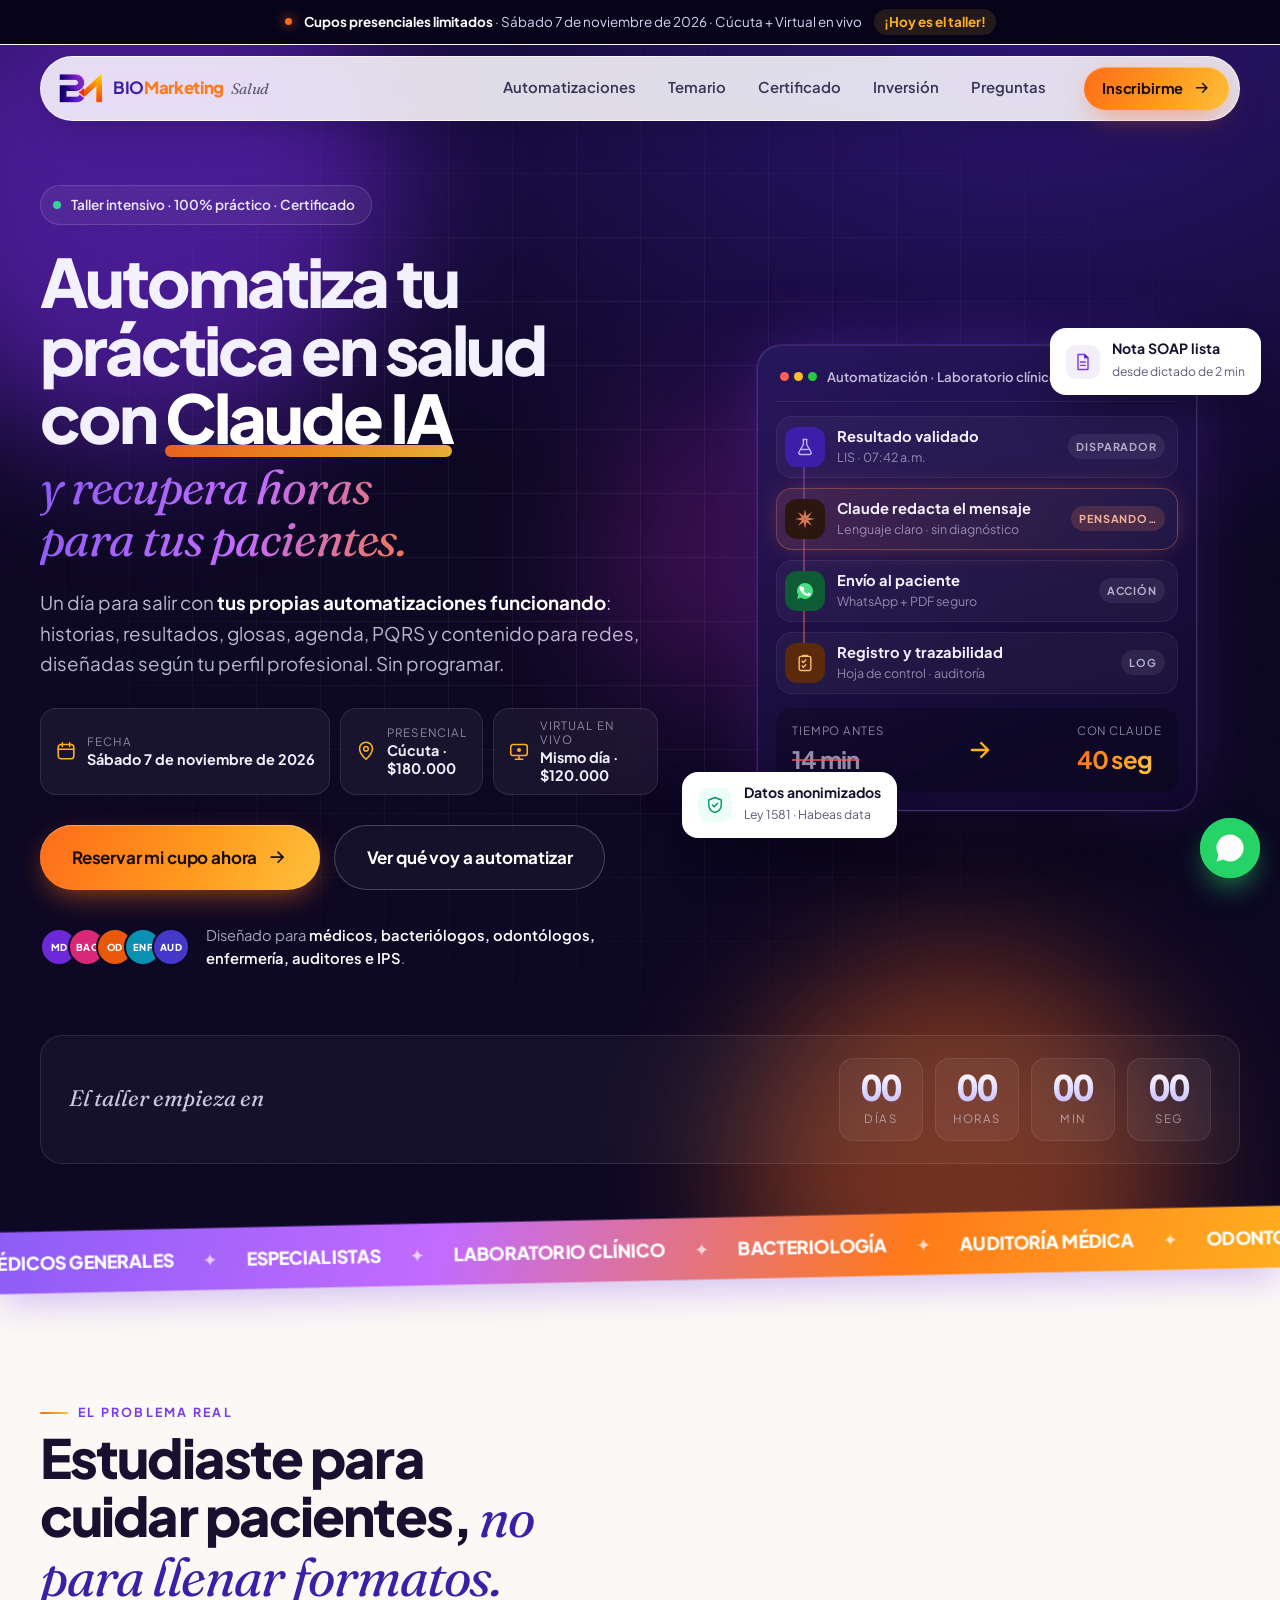
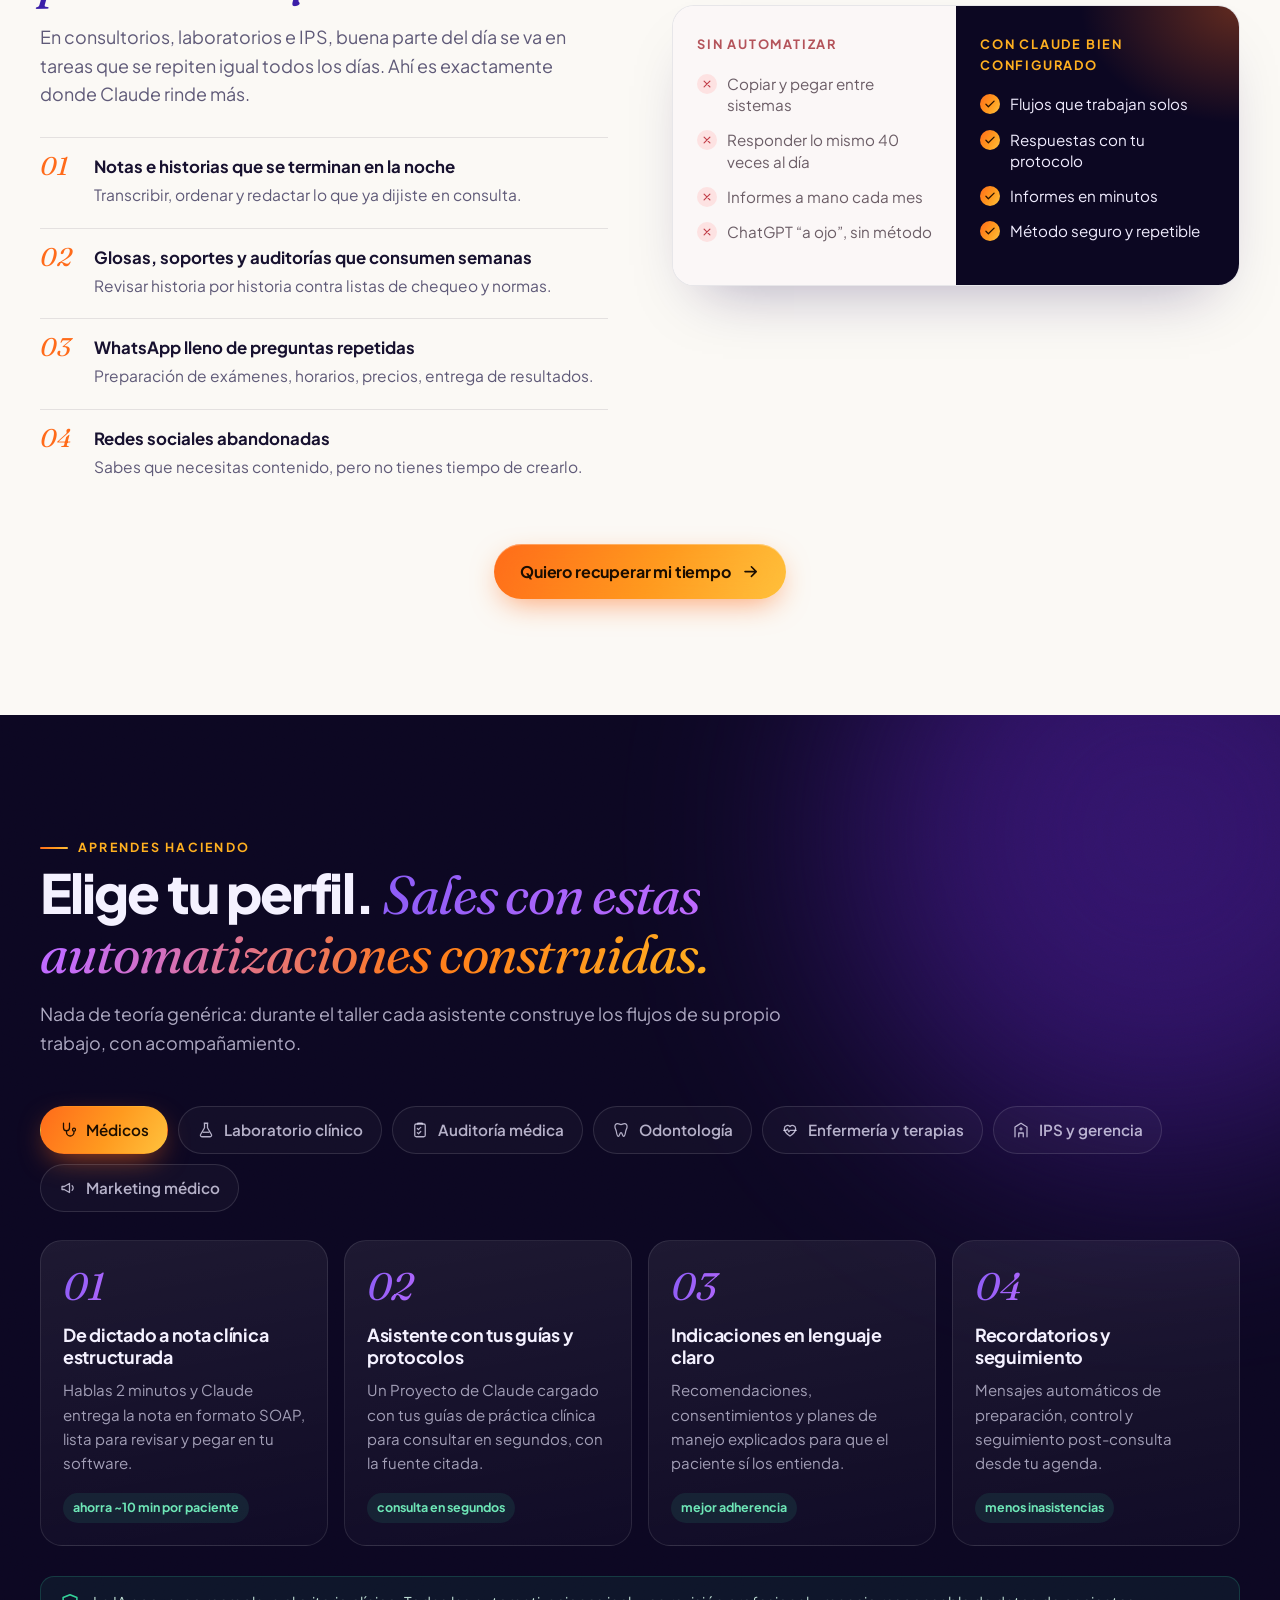
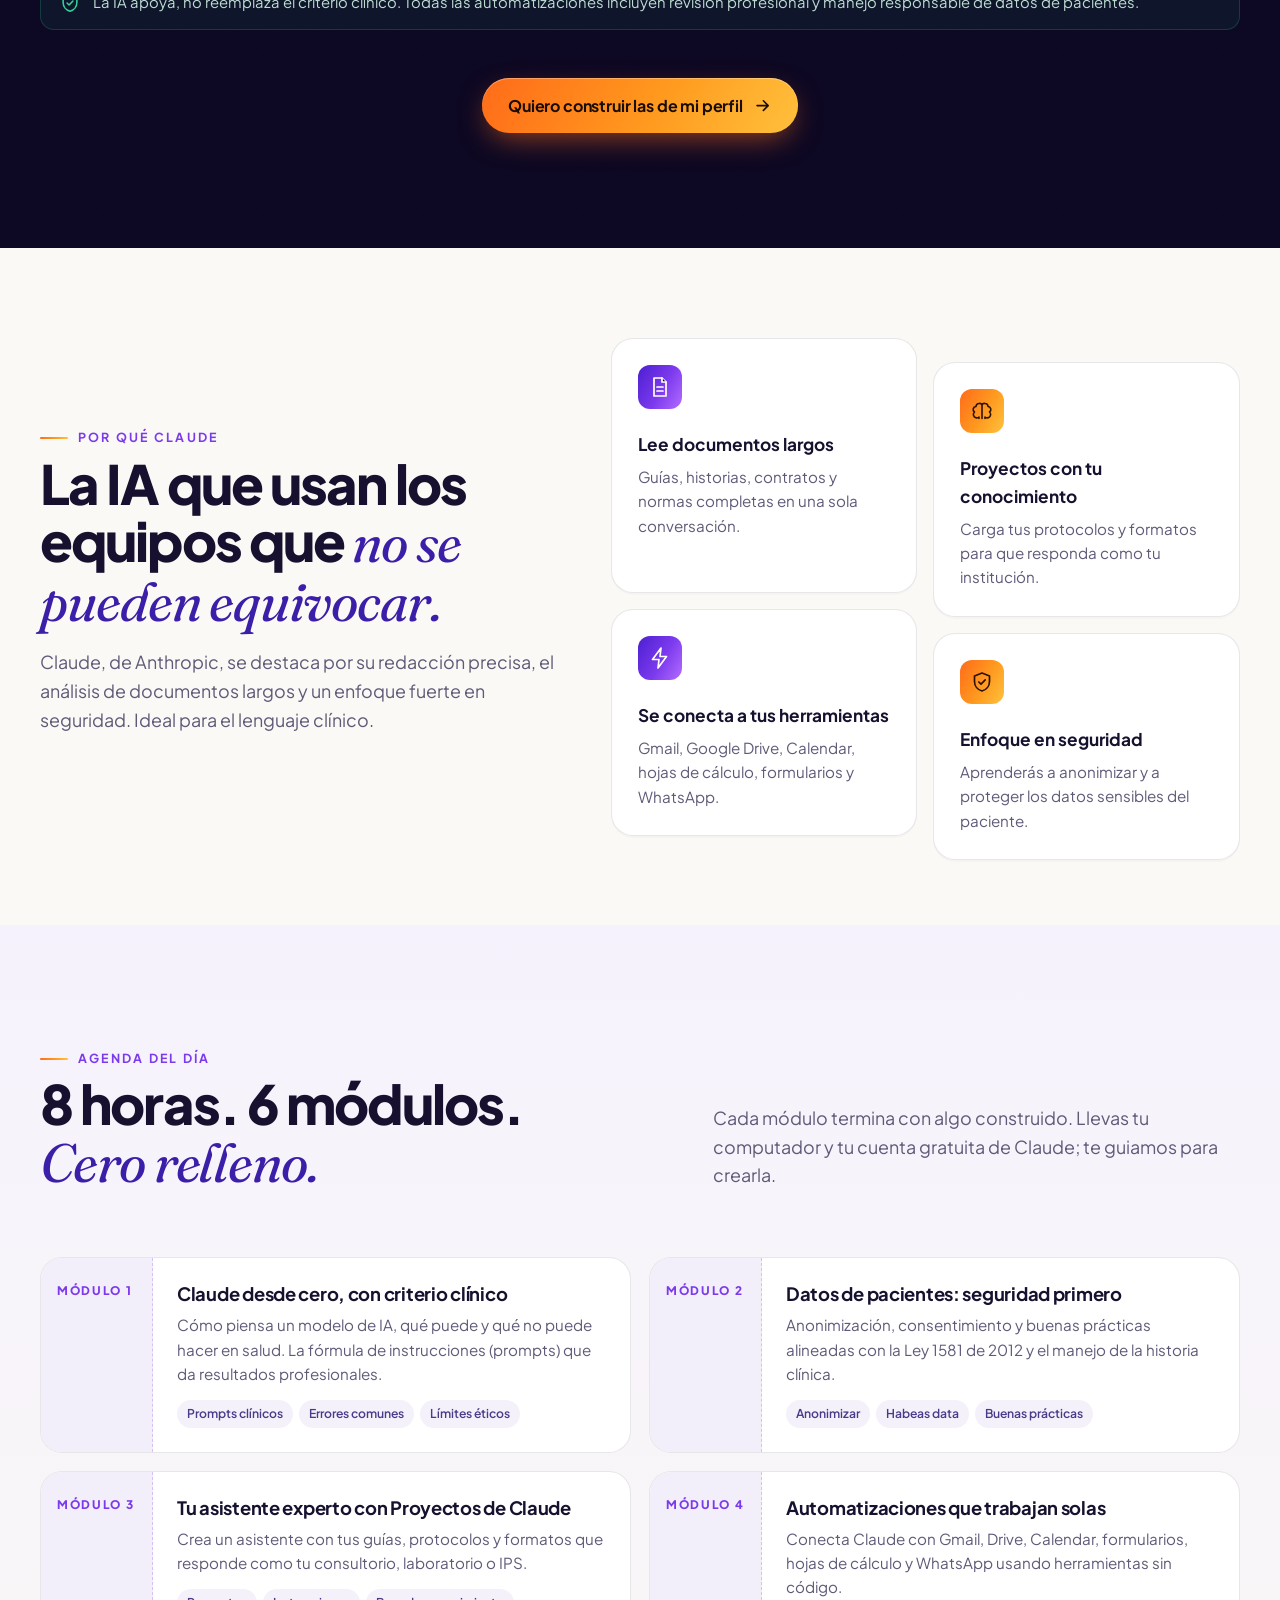
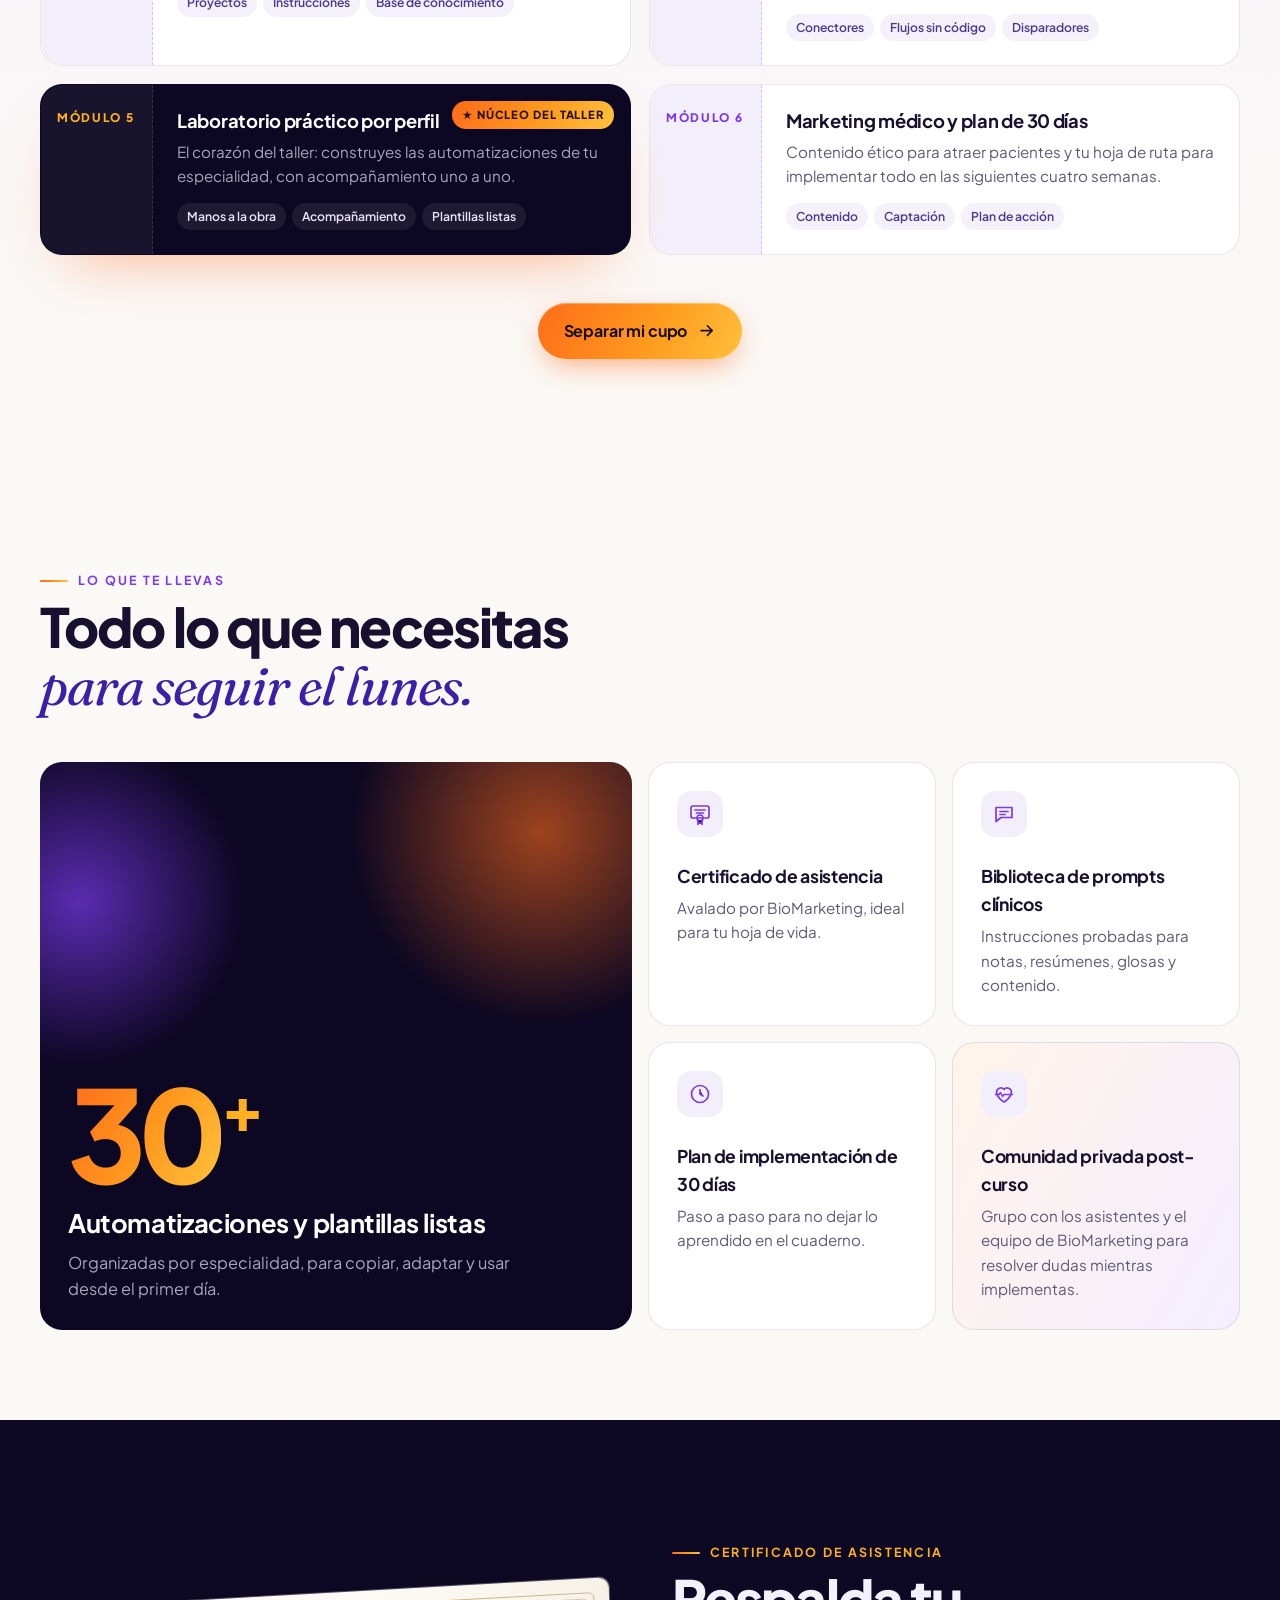
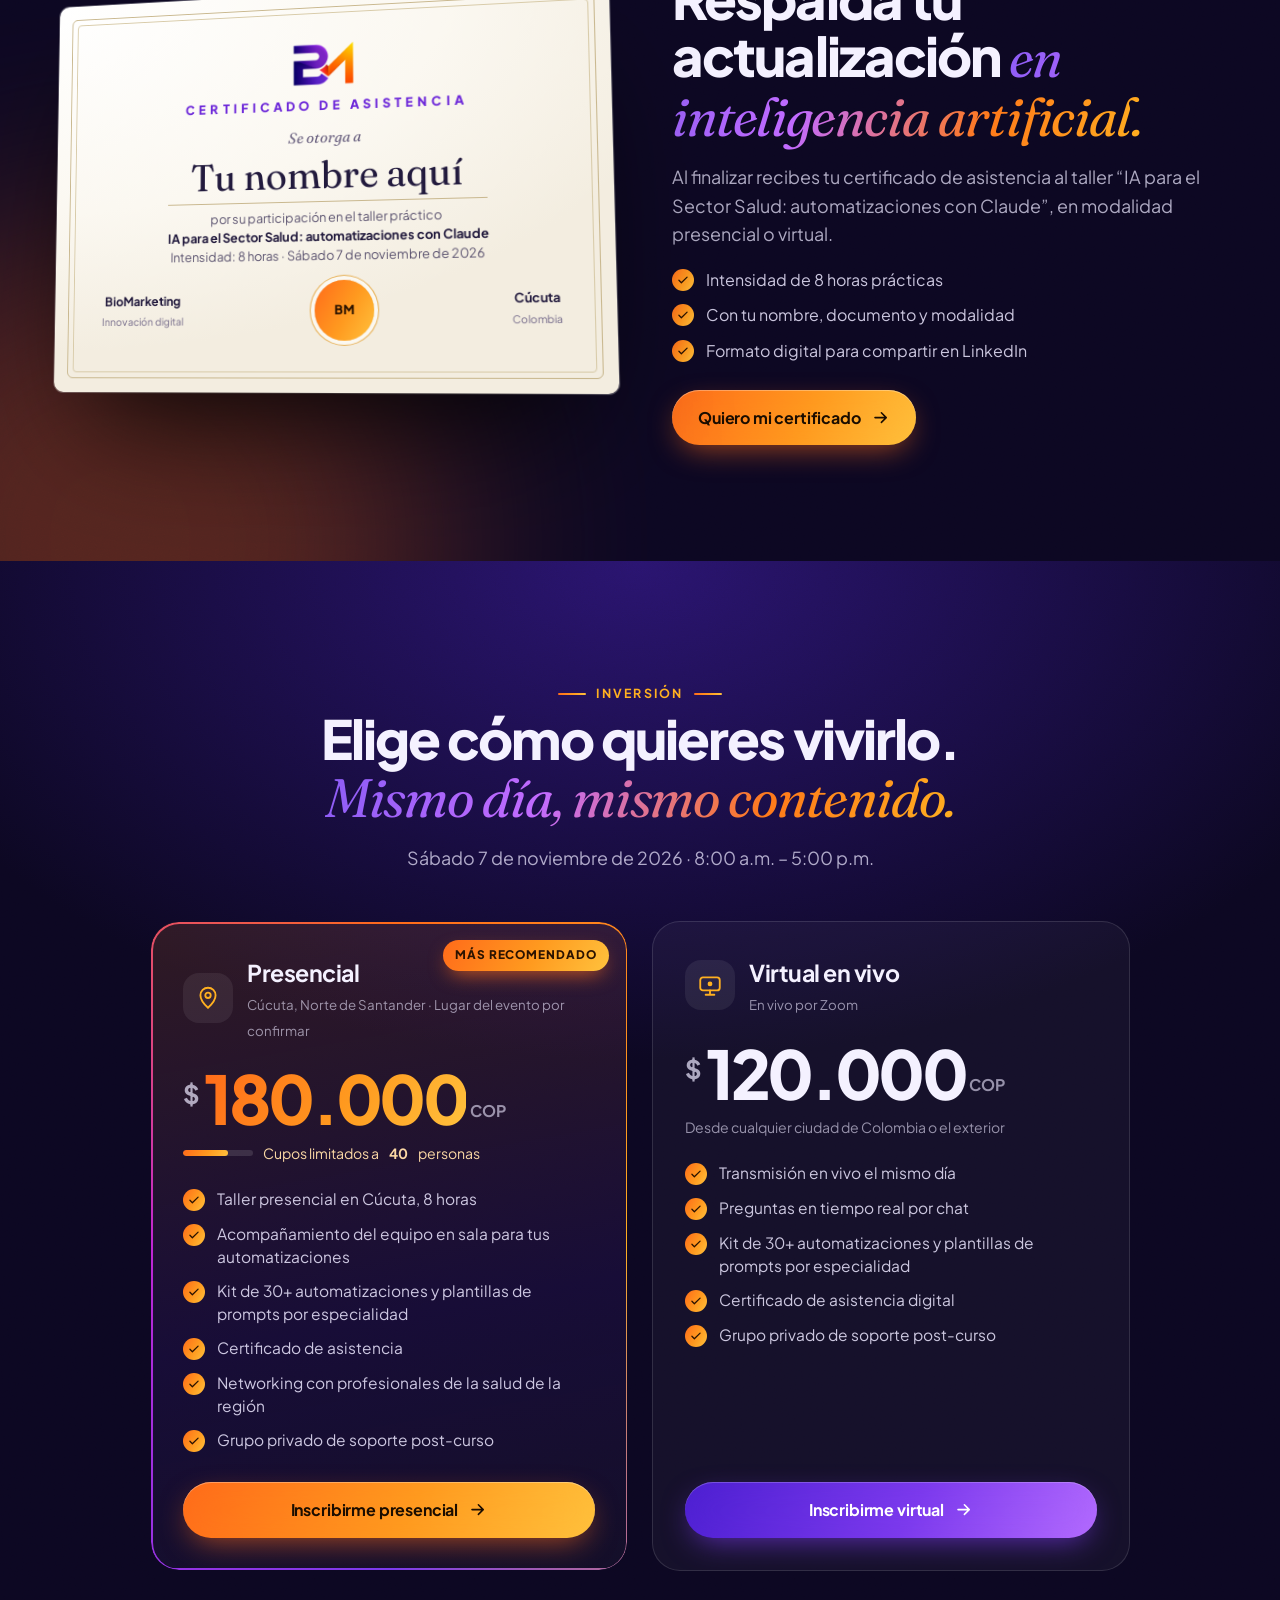
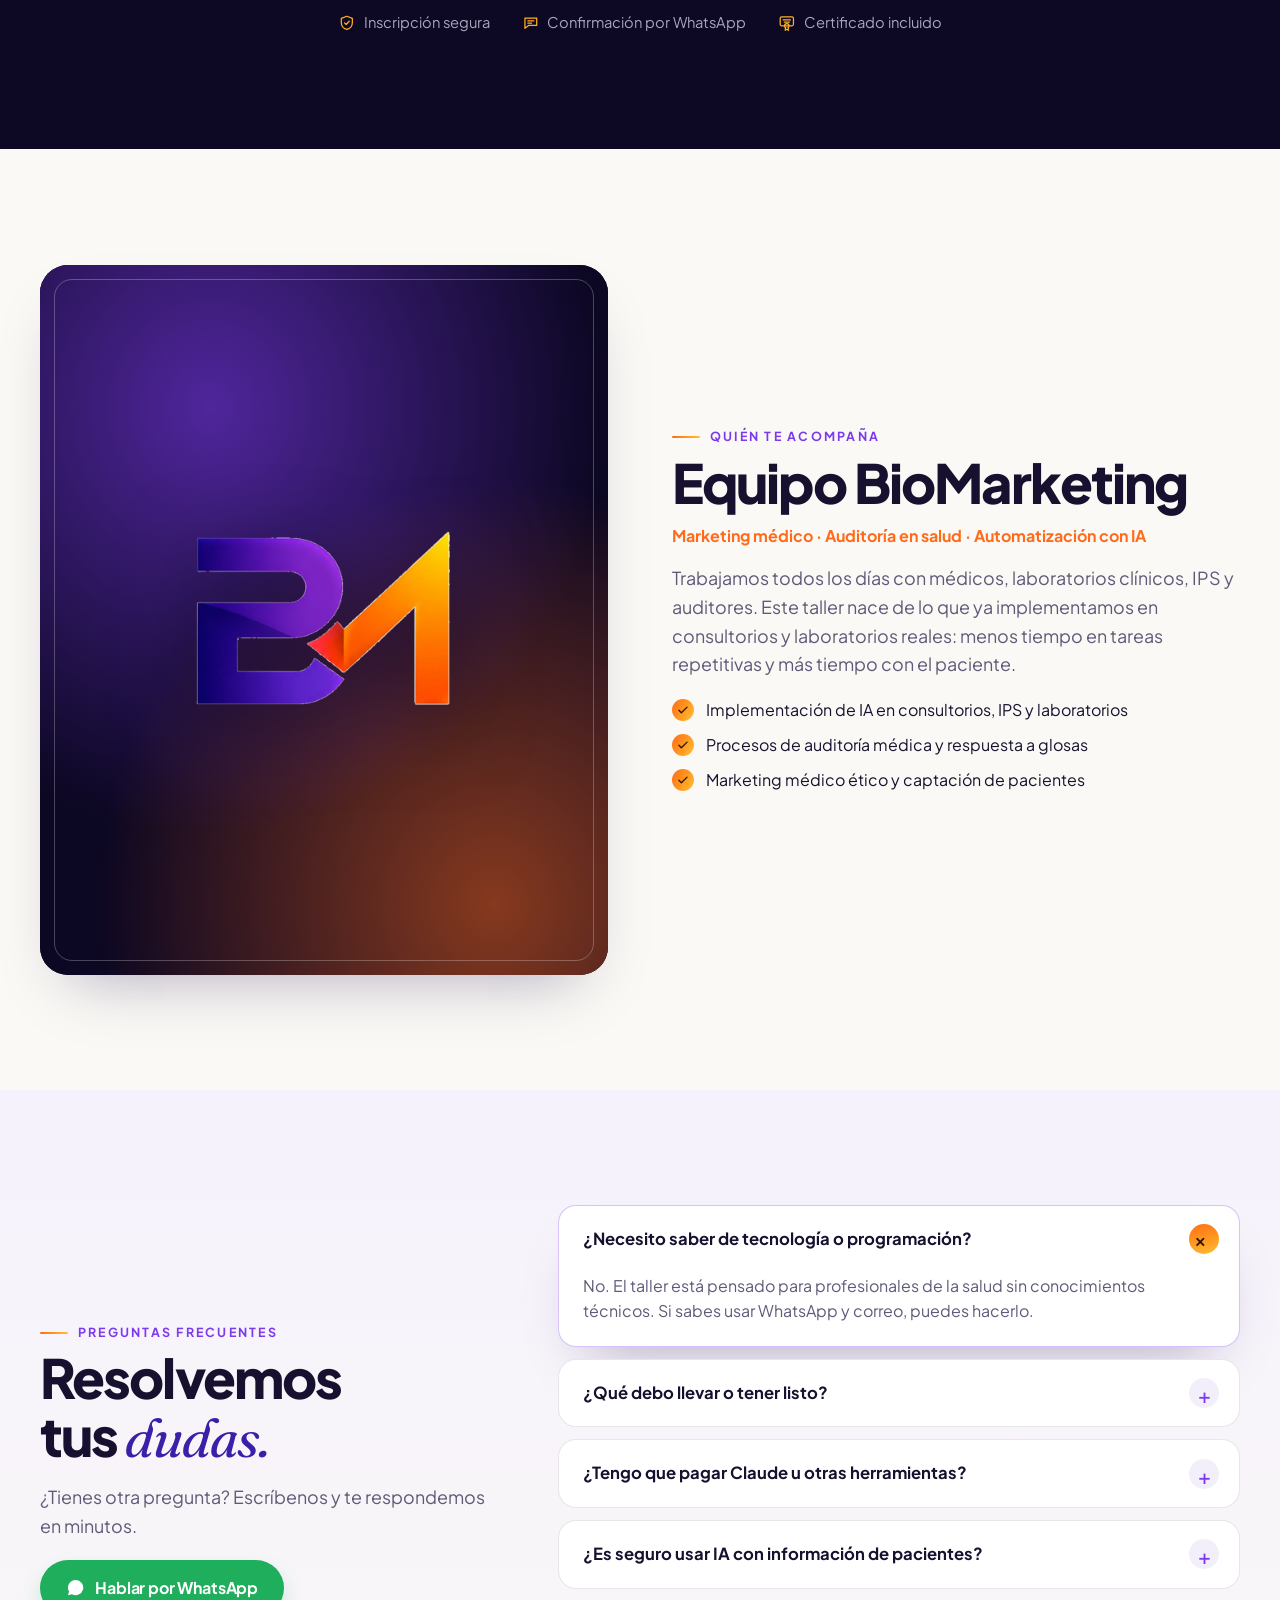
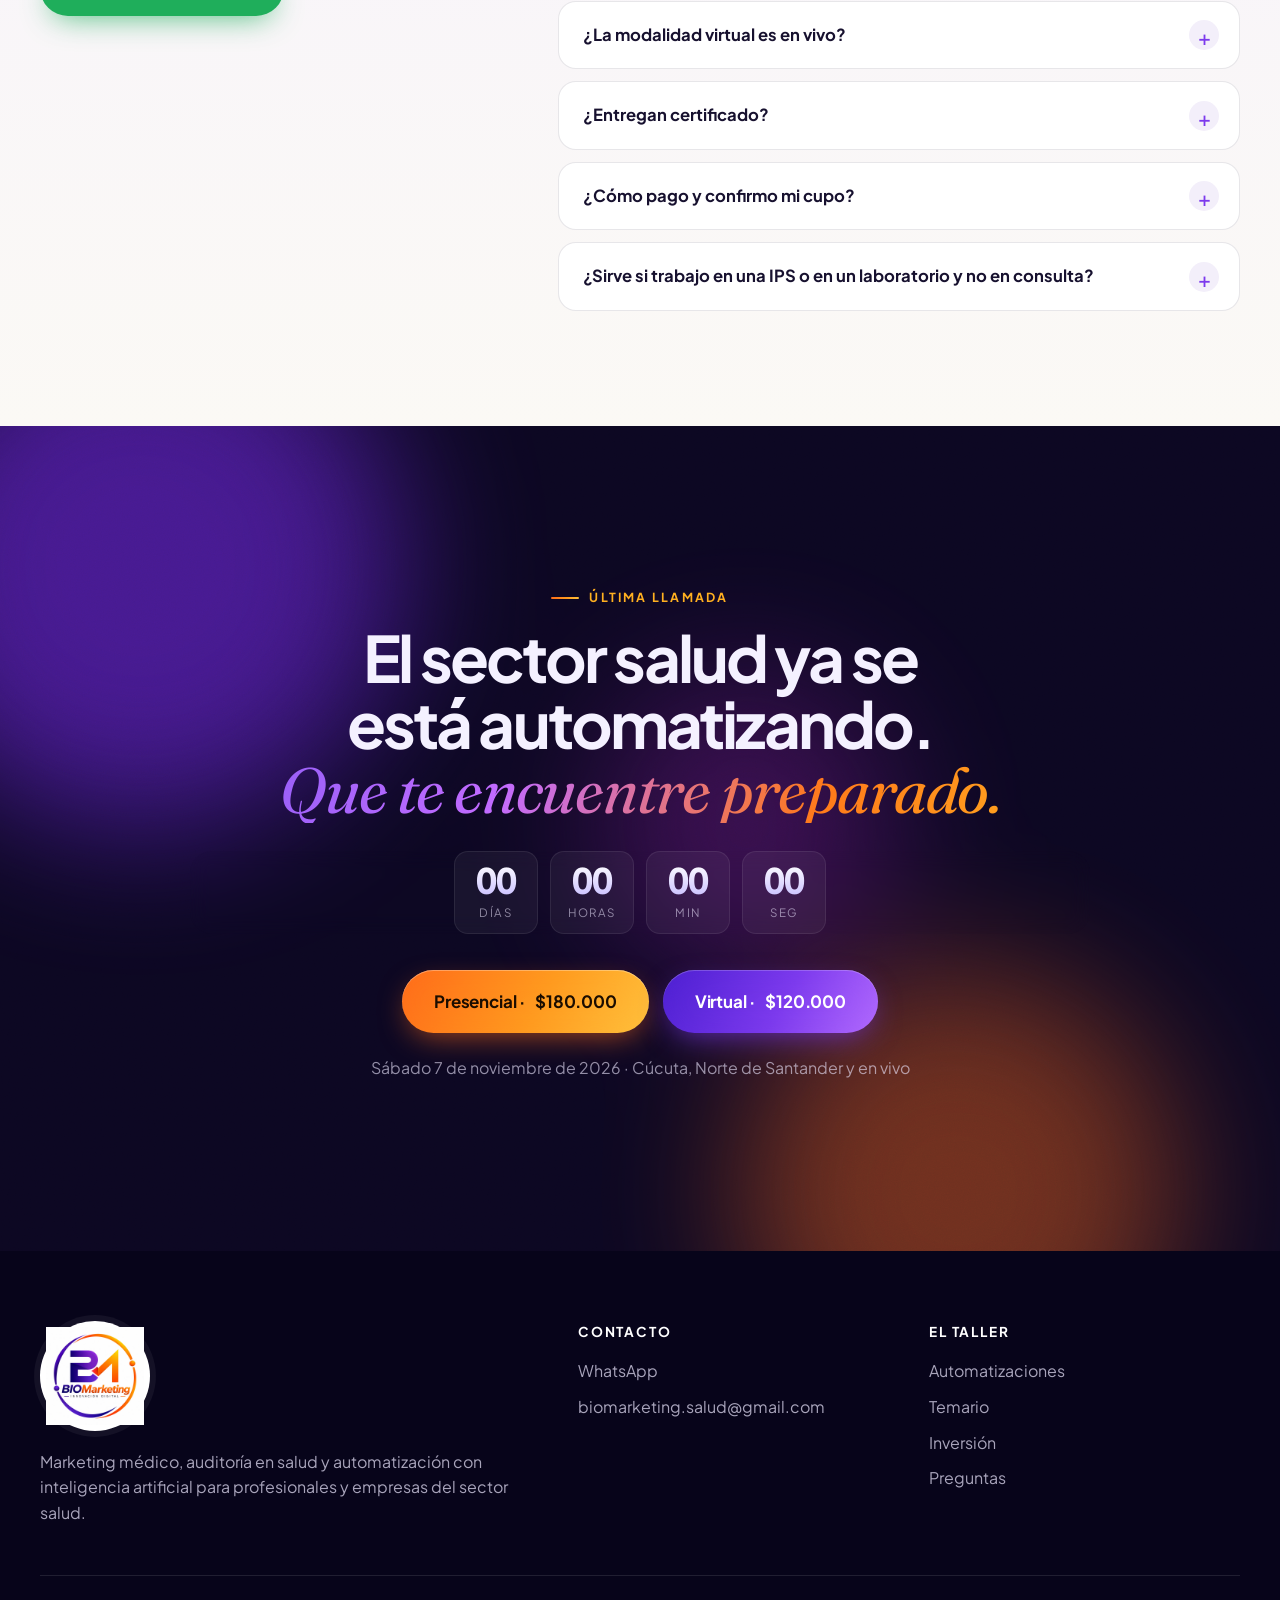
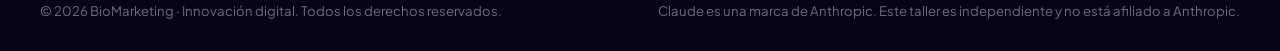
==== index.html @ 582457f8 "Landing premium del curso IA para el sector salud con Claude + panel administrativo - Landing con he" ====
<!doctype html>
<html lang="es-CO">
<head>
  <meta charset="utf-8" />
  <meta name="viewport" content="width=device-width, initial-scale=1" />
  <title>IA para el Sector Salud con Claude · Taller práctico · BioMarketing</title>
  <meta name="description" content="Taller 100% práctico de automatizaciones con Claude IA para médicos, laboratorios clínicos, auditores, odontólogos, enfermería e IPS. Sábado 7 de noviembre de 2026 · Cúcuta y virtual en vivo. Certificado de asistencia." />
  <meta name="theme-color" content="#0d0824" />
  <meta property="og:title" content="IA para el Sector Salud con Claude — Taller práctico de automatizaciones" />
  <meta property="og:description" content="Sábado 7 de noviembre de 2026 · Presencial en Cúcuta y virtual en vivo. Sales con tus automatizaciones funcionando." />
  <meta property="og:image" content="assets/img/logo-512.png" />
  <meta property="og:type" content="website" />
  <link rel="icon" type="image/png" href="assets/img/favicon.png" />
  <link rel="preconnect" href="https://fonts.googleapis.com" />
  <link rel="preconnect" href="https://fonts.gstatic.com" crossorigin />
  <link href="https://fonts.googleapis.com/css2?family=Fraunces:ital,opsz,wght@0,9..144,400;0,9..144,600;1,9..144,400;1,9..144,600&family=Plus+Jakarta+Sans:wght@400;500;600;700;800&display=swap" rel="stylesheet" />
  <link rel="stylesheet" href="assets/css/styles.css" />
</head>
<body>

<!-- Íconos -->
<svg width="0" height="0" style="position:absolute" aria-hidden="true">
  <defs>
    <linearGradient id="gbrand" x1="0" y1="0" x2="1" y2="1"><stop offset="0" stop-color="#7c3aed"/><stop offset="1" stop-color="#ff7a1a"/></linearGradient>
  </defs>
  <symbol id="i-arrow" viewBox="0 0 24 24"><path d="M5 12h14M13 6l6 6-6 6" fill="none" stroke="currentColor" stroke-width="2" stroke-linecap="round" stroke-linejoin="round"/></symbol>
  <symbol id="i-check" viewBox="0 0 24 24"><path d="M5 12.5l4.2 4.2L19 7" fill="none" stroke="currentColor" stroke-width="2.2" stroke-linecap="round" stroke-linejoin="round"/></symbol>
  <symbol id="i-x" viewBox="0 0 24 24"><path d="M7 7l10 10M17 7L7 17" fill="none" stroke="currentColor" stroke-width="2" stroke-linecap="round"/></symbol>
  <symbol id="i-cal" viewBox="0 0 24 24"><rect x="3.5" y="5" width="17" height="15.5" rx="3" fill="none" stroke="currentColor" stroke-width="1.7"/><path d="M3.5 10h17M8 3v4M16 3v4" stroke="currentColor" stroke-width="1.7" stroke-linecap="round"/></symbol>
  <symbol id="i-pin" viewBox="0 0 24 24"><path d="M12 21s-7-6.2-7-11.5A7 7 0 0 1 19 9.5C19 14.8 12 21 12 21z" fill="none" stroke="currentColor" stroke-width="1.7"/><circle cx="12" cy="9.5" r="2.5" fill="none" stroke="currentColor" stroke-width="1.7"/></symbol>
  <symbol id="i-live" viewBox="0 0 24 24"><rect x="3" y="5" width="18" height="12" rx="2.5" fill="none" stroke="currentColor" stroke-width="1.7"/><path d="M8 21h8M12 17v4" stroke="currentColor" stroke-width="1.7" stroke-linecap="round"/><circle cx="12" cy="11" r="2.2" fill="currentColor"/></symbol>
  <symbol id="i-cert" viewBox="0 0 24 24"><rect x="3" y="4" width="18" height="12" rx="2" fill="none" stroke="currentColor" stroke-width="1.7"/><circle cx="12" cy="16" r="3" fill="none" stroke="currentColor" stroke-width="1.7"/><path d="M10 18.5V22l2-1.2 2 1.2v-3.5M7 8h10M8.5 11h7" stroke="currentColor" stroke-width="1.7" stroke-linecap="round"/></symbol>
  <symbol id="i-bolt" viewBox="0 0 24 24"><path d="M13 2L4.5 13.5H11L10 22l8.5-11.5H12L13 2z" fill="none" stroke="currentColor" stroke-width="1.7" stroke-linejoin="round"/></symbol>
  <symbol id="i-clock" viewBox="0 0 24 24"><circle cx="12" cy="12" r="8.5" fill="none" stroke="currentColor" stroke-width="1.7"/><path d="M12 7.5V12l3 2" stroke="currentColor" stroke-width="1.7" stroke-linecap="round"/></symbol>
  <symbol id="i-shield" viewBox="0 0 24 24"><path d="M12 3l7.5 3v5.5c0 4.6-3.2 8.4-7.5 9.5-4.3-1.1-7.5-4.9-7.5-9.5V6L12 3z" fill="none" stroke="currentColor" stroke-width="1.7" stroke-linejoin="round"/><path d="M8.8 12l2.2 2.2 4.2-4.4" fill="none" stroke="currentColor" stroke-width="1.7" stroke-linecap="round" stroke-linejoin="round"/></symbol>
  <symbol id="i-doc" viewBox="0 0 24 24"><path d="M6 3h8l4 4v14H6z" fill="none" stroke="currentColor" stroke-width="1.7" stroke-linejoin="round"/><path d="M14 3v4h4M9 12h6M9 16h6" stroke="currentColor" stroke-width="1.7" stroke-linecap="round"/></symbol>
  <symbol id="i-chat" viewBox="0 0 24 24"><path d="M4 5.5h16v10H9l-5 4v-14z" fill="none" stroke="currentColor" stroke-width="1.7" stroke-linejoin="round"/><path d="M8 9.5h8M8 12.5h5" stroke="currentColor" stroke-width="1.7" stroke-linecap="round"/></symbol>
  <symbol id="i-flask" viewBox="0 0 24 24"><path d="M9 3h6M10 3v6l-5.2 9a2 2 0 0 0 1.7 3h11a2 2 0 0 0 1.7-3L14 9V3" fill="none" stroke="currentColor" stroke-width="1.7" stroke-linejoin="round"/><path d="M7.5 15h9" stroke="currentColor" stroke-width="1.7"/></symbol>
  <symbol id="i-steth" viewBox="0 0 24 24"><path d="M6 3v6a4 4 0 0 0 8 0V3M10 13v2a5 5 0 0 0 10 0v-1" fill="none" stroke="currentColor" stroke-width="1.7" stroke-linecap="round"/><circle cx="20" cy="11.5" r="2" fill="none" stroke="currentColor" stroke-width="1.7"/></symbol>
  <symbol id="i-audit" viewBox="0 0 24 24"><rect x="5" y="4" width="14" height="17" rx="2" fill="none" stroke="currentColor" stroke-width="1.7"/><path d="M9 4V3h6v1M8.5 10l1.5 1.5L13 8.5M8.5 15.5l1.5 1.5L13 14" fill="none" stroke="currentColor" stroke-width="1.7" stroke-linecap="round" stroke-linejoin="round"/></symbol>
  <symbol id="i-tooth" viewBox="0 0 24 24"><path d="M7.5 3.5c-2.6 0-4 2.2-3.5 5 .4 2 1.4 3.3 1.8 5.5.5 3 1 6.5 2.7 6.5 1.8 0 1.6-5 3.5-5s1.7 5 3.5 5c1.7 0 2.2-3.5 2.7-6.5.4-2.2 1.4-3.5 1.8-5.5.5-2.8-.9-5-3.5-5-2 0-2.7 1.2-4.5 1.2S9.5 3.5 7.5 3.5z" fill="none" stroke="currentColor" stroke-width="1.6" stroke-linejoin="round"/></symbol>
  <symbol id="i-heart" viewBox="0 0 24 24"><path d="M12 20s-7.5-4.6-7.5-10A4.3 4.3 0 0 1 12 7.4 4.3 4.3 0 0 1 19.5 10c0 5.4-7.5 10-7.5 10z" fill="none" stroke="currentColor" stroke-width="1.7" stroke-linejoin="round"/><path d="M3 12.5h4l1.5-2 2 4 1.5-2H21" fill="none" stroke="currentColor" stroke-width="1.5" stroke-linejoin="round"/></symbol>
  <symbol id="i-build" viewBox="0 0 24 24"><path d="M4 21V8l8-5 8 5v13M9 21v-5h6v5M10.5 10.5h3M12 9v3" fill="none" stroke="currentColor" stroke-width="1.7" stroke-linejoin="round" stroke-linecap="round"/></symbol>
  <symbol id="i-mega" viewBox="0 0 24 24"><path d="M4 10v4h3l7 4V6L7 10H4zM17.5 9a4 4 0 0 1 0 6" fill="none" stroke="currentColor" stroke-width="1.7" stroke-linejoin="round" stroke-linecap="round"/></symbol>
  <symbol id="i-brain" viewBox="0 0 24 24"><path d="M9 4.5a3 3 0 0 0-3 3 3 3 0 0 0-1.5 5.5A3 3 0 0 0 9 18v1.5M15 4.5a3 3 0 0 1 3 3 3 3 0 0 1 1.5 5.5A3 3 0 0 1 15 18v1.5M9 4.5A2.5 2.5 0 0 1 12 6v13.5M15 4.5A2.5 2.5 0 0 0 12 6" fill="none" stroke="currentColor" stroke-width="1.6" stroke-linecap="round" stroke-linejoin="round"/></symbol>
  <symbol id="i-wa" viewBox="0 0 24 24"><path d="M12 2.5a9.5 9.5 0 0 0-8.2 14.3L2.5 21.5l4.8-1.3A9.5 9.5 0 1 0 12 2.5z" fill="currentColor"/><path d="M8.6 7.4c.2-.4.4-.4.7-.4h.5c.2 0 .4 0 .6.5l.8 1.9c.1.2.1.4 0 .6l-.4.6-.4.4c-.1.2-.2.3 0 .6.2.3.8 1.3 1.7 2.1 1.2 1 2.1 1.4 2.4 1.5.3.1.5.1.6-.1l.9-1.1c.2-.3.4-.2.6-.1l1.8.9c.3.1.4.2.5.3.1.2.1.8-.2 1.5-.3.7-1.6 1.4-2.2 1.4-.6.1-1.2.3-4-.8-3.4-1.4-5.5-4.9-5.7-5.1-.2-.2-1.4-1.8-1.4-3.4 0-1.7.9-2.5 1.2-2.9z" fill="#fff"/></symbol>
</svg>

<!-- Barra superior de urgencia -->
<div class="topbar">
  <div class="topbar__inner">
    <span class="topbar__dot"></span>
    <span><strong>Cupos presenciales limitados</strong><span class="topbar__more"> · <span data-bind="evento.fechaTexto">Sábado 7 de noviembre de 2026</span> · Cúcuta + Virtual en vivo</span></span>
    <span class="topbar__count" data-countdown="compact">—</span>
  </div>
</div>

<!-- Navegación -->
<header class="nav" id="nav">
  <div class="nav__inner">
    <a href="#inicio" class="brand" aria-label="BioMarketing inicio">
      <img src="assets/img/monogram.png" alt="" width="44" height="30" />
      <span class="brand__text"><b>BIO</b>Marketing <em>Salud</em></span>
    </a>
    <nav class="nav__links" aria-label="Secciones">
      <a href="#perfiles">Automatizaciones</a>
      <a href="#temario">Temario</a>
      <a href="#certificado">Certificado</a>
      <a href="#modalidades">Inversión</a>
      <a href="#faq">Preguntas</a>
    </nav>
    <button class="btn btn--glow btn--sm" data-open-form>Inscribirme <svg><use href="#i-arrow"/></svg></button>
    <button class="nav__burger" aria-label="Abrir menú" aria-expanded="false"><span></span><span></span></button>
  </div>
</header>

<main id="inicio">

<!-- HERO -->
<section class="hero sec sec--dark" data-section="hero">
  <div class="sec__bg" data-bg="hero"></div>
  <div class="hero__aurora" aria-hidden="true"><i></i><i></i><i></i></div>
  <div class="hero__grid" aria-hidden="true"></div>
  <div class="wrap hero__wrap">
    <div class="hero__copy">
      <div class="eyebrow eyebrow--dark reveal">
        <span class="pulse"></span> Taller intensivo · 100% práctico · Certificado
      </div>
      <h1 class="hero__title reveal">
        Automatiza tu práctica en salud con <span class="claude-word">Claude&nbsp;IA</span>
        <span class="serif-it">y recupera horas para tus pacientes.</span>
      </h1>
      <p class="hero__lead reveal">
        Un día para salir con <strong>tus propias automatizaciones funcionando</strong>: historias, resultados, glosas, agenda, PQRS y contenido para redes, diseñadas según tu perfil profesional. Sin programar.
      </p>

      <div class="hero__meta reveal">
        <div class="meta-chip"><svg><use href="#i-cal"/></svg><span><small>Fecha</small><b data-bind="evento.fechaTexto">Sábado 7 de noviembre de 2026</b></span></div>
        <div class="meta-chip"><svg><use href="#i-pin"/></svg><span><small>Presencial</small><b>Cúcuta · <span data-price="presencial">$180.000</span></b></span></div>
        <div class="meta-chip"><svg><use href="#i-live"/></svg><span><small>Virtual en vivo</small><b>Mismo día · <span data-price="virtual">$120.000</span></b></span></div>
      </div>

      <div class="hero__ctas reveal">
        <button class="btn btn--glow btn--lg" data-open-form>
          <span>Reservar mi cupo ahora</span><svg><use href="#i-arrow"/></svg>
        </button>
        <a href="#perfiles" class="btn btn--ghost btn--lg">Ver qué voy a automatizar</a>
      </div>

      <div class="hero__trust reveal">
        <div class="avatars" aria-hidden="true"><span>MD</span><span>BAC</span><span>OD</span><span>ENF</span><span>AUD</span></div>
        <p>Diseñado para <b>médicos, bacteriólogos, odontólogos, enfermería, auditores e IPS</b>.</p>
      </div>
    </div>

    <!-- Visual: flujo de automatización -->
    <div class="hero__visual reveal" aria-hidden="true">
      <figure class="hero__photo" data-media-wrap="hero"><img data-media="hero" alt="" /></figure>
      <div class="flow">
        <div class="flow__head">
          <span class="dots"><i></i><i></i><i></i></span>
          <span class="flow__title">Automatización · Laboratorio clínico</span>
          <span class="flow__status"><i></i>Activa</span>
        </div>
        <ol class="flow__steps">
          <li class="step"><span class="step__ic step__ic--a"><svg><use href="#i-flask"/></svg></span><div><b>Resultado validado</b><small>LIS · 07:42 a.m.</small></div><span class="step__tag">Disparador</span></li>
          <li class="step step--claude"><span class="step__ic step__ic--claude"><img src="assets/img/claude-mark.svg" alt="" /></span><div><b>Claude redacta el mensaje</b><small>Lenguaje claro · sin diagnóstico</small></div><span class="step__tag step__tag--live">Pensando<em>…</em></span></li>
          <li class="step"><span class="step__ic step__ic--b"><svg><use href="#i-wa"/></svg></span><div><b>Envío al paciente</b><small>WhatsApp + PDF seguro</small></div><span class="step__tag">Acción</span></li>
          <li class="step"><span class="step__ic step__ic--c"><svg><use href="#i-audit"/></svg></span><div><b>Registro y trazabilidad</b><small>Hoja de control · auditoría</small></div><span class="step__tag">Log</span></li>
        </ol>
        <div class="flow__foot">
          <div><small>Tiempo antes</small><b>14 min</b></div>
          <svg class="flow__arrow"><use href="#i-arrow"/></svg>
          <div><small>Con Claude</small><b class="grad-text">40 seg</b></div>
        </div>
      </div>
      <div class="float-card float-card--a"><svg><use href="#i-doc"/></svg><div><b>Nota SOAP lista</b><small>desde dictado de 2 min</small></div></div>
      <div class="float-card float-card--b"><svg><use href="#i-shield"/></svg><div><b>Datos anonimizados</b><small>Ley 1581 · Habeas data</small></div></div>
    </div>
  </div>

  <div class="wrap">
    <div class="countdown reveal" data-countdown="full">
      <div class="countdown__label">El taller empieza en</div>
      <div class="countdown__grid">
        <div><b data-cd="d">00</b><small>días</small></div>
        <div><b data-cd="h">00</b><small>horas</small></div>
        <div><b data-cd="m">00</b><small>min</small></div>
        <div><b data-cd="s">00</b><small>seg</small></div>
      </div>
    </div>
  </div>
</section>

<!-- CINTA DE PERFILES -->
<div class="marquee" aria-label="Perfiles a los que va dirigido">
  <div class="marquee__track">
    <span>Médicos generales</span><i>✦</i><span>Especialistas</span><i>✦</i><span>Laboratorio clínico</span><i>✦</i><span>Bacteriología</span><i>✦</i><span>Auditoría médica</span><i>✦</i><span>Odontología</span><i>✦</i><span>Enfermería</span><i>✦</i><span>IPS y clínicas</span><i>✦</i><span>Fisioterapia</span><i>✦</i><span>Nutrición</span><i>✦</i><span>Psicología</span><i>✦</i><span>Gerencia en salud</span><i>✦</i>
    <span>Médicos generales</span><i>✦</i><span>Especialistas</span><i>✦</i><span>Laboratorio clínico</span><i>✦</i><span>Bacteriología</span><i>✦</i><span>Auditoría médica</span><i>✦</i><span>Odontología</span><i>✦</i><span>Enfermería</span><i>✦</i><span>IPS y clínicas</span><i>✦</i><span>Fisioterapia</span><i>✦</i><span>Nutrición</span><i>✦</i><span>Psicología</span><i>✦</i><span>Gerencia en salud</span><i>✦</i>
  </div>
</div>

<!-- PROBLEMA -->
<section class="sec sec--light" id="problema" data-section="problema">
  <div class="sec__bg" data-bg="problema"></div>
  <div class="wrap split">
    <div class="split__text">
      <span class="kicker reveal">El problema real</span>
      <h2 class="h2 reveal">Estudiaste para cuidar pacientes, <span class="serif-it">no para llenar formatos.</span></h2>
      <p class="lead reveal">En consultorios, laboratorios e IPS, buena parte del día se va en tareas que se repiten igual todos los días. Ahí es exactamente donde Claude rinde más.</p>
      <ul class="pain reveal">
        <li><span>01</span><div><b>Notas e historias que se terminan en la noche</b><p>Transcribir, ordenar y redactar lo que ya dijiste en consulta.</p></div></li>
        <li><span>02</span><div><b>Glosas, soportes y auditorías que consumen semanas</b><p>Revisar historia por historia contra listas de chequeo y normas.</p></div></li>
        <li><span>03</span><div><b>WhatsApp lleno de preguntas repetidas</b><p>Preparación de exámenes, horarios, precios, entrega de resultados.</p></div></li>
        <li><span>04</span><div><b>Redes sociales abandonadas</b><p>Sabes que necesitas contenido, pero no tienes tiempo de crearlo.</p></div></li>
      </ul>
    </div>
    <figure class="split__media reveal" data-media-wrap="problema">
      <img data-media="problema" alt="" />
      <div class="compare">
        <div class="compare__col compare__col--bad">
          <h4>Sin automatizar</h4>
          <p><svg><use href="#i-x"/></svg> Copiar y pegar entre sistemas</p>
          <p><svg><use href="#i-x"/></svg> Responder lo mismo 40 veces al día</p>
          <p><svg><use href="#i-x"/></svg> Informes a mano cada mes</p>
          <p><svg><use href="#i-x"/></svg> ChatGPT “a ojo”, sin método</p>
        </div>
        <div class="compare__col compare__col--good">
          <h4>Con Claude bien configurado</h4>
          <p><svg><use href="#i-check"/></svg> Flujos que trabajan solos</p>
          <p><svg><use href="#i-check"/></svg> Respuestas con tu protocolo</p>
          <p><svg><use href="#i-check"/></svg> Informes en minutos</p>
          <p><svg><use href="#i-check"/></svg> Método seguro y repetible</p>
        </div>
      </div>
    </figure>
  </div>
  <div class="wrap sec__cta reveal">
    <button class="btn btn--glow" data-open-form>Quiero recuperar mi tiempo <svg><use href="#i-arrow"/></svg></button>
  </div>
</section>

<!-- PERFILES / AUTOMATIZACIONES -->
<section class="sec sec--dark" id="perfiles" data-section="perfiles">
  <div class="sec__bg" data-bg="perfiles"></div>
  <div class="glow-orb glow-orb--violet" aria-hidden="true"></div>
  <div class="wrap">
    <div class="sec__head">
      <span class="kicker kicker--dark reveal">Aprendes haciendo</span>
      <h2 class="h2 reveal">Elige tu perfil. <span class="serif-it">Sales con estas automatizaciones construidas.</span></h2>
      <p class="lead lead--dark reveal">Nada de teoría genérica: durante el taller cada asistente construye los flujos de su propio trabajo, con acompañamiento.</p>
    </div>

    <div class="tabs reveal" role="tablist" aria-label="Perfiles profesionales">
      <button role="tab" class="tab is-active" data-tab="medicos"><svg><use href="#i-steth"/></svg>Médicos</button>
      <button role="tab" class="tab" data-tab="laboratorio"><svg><use href="#i-flask"/></svg>Laboratorio clínico</button>
      <button role="tab" class="tab" data-tab="auditoria"><svg><use href="#i-audit"/></svg>Auditoría médica</button>
      <button role="tab" class="tab" data-tab="odonto"><svg><use href="#i-tooth"/></svg>Odontología</button>
      <button role="tab" class="tab" data-tab="enfermeria"><svg><use href="#i-heart"/></svg>Enfermería y terapias</button>
      <button role="tab" class="tab" data-tab="ips"><svg><use href="#i-build"/></svg>IPS y gerencia</button>
      <button role="tab" class="tab" data-tab="marketing"><svg><use href="#i-mega"/></svg>Marketing médico</button>
    </div>

    <div class="panels">
      <div class="panel is-active" data-panel="medicos">
        <article class="auto"><span class="auto__n">01</span><h3>De dictado a nota clínica estructurada</h3><p>Hablas 2 minutos y Claude entrega la nota en formato SOAP, lista para revisar y pegar en tu software.</p><span class="auto__time">ahorra ~10 min por paciente</span></article>
        <article class="auto"><span class="auto__n">02</span><h3>Asistente con tus guías y protocolos</h3><p>Un Proyecto de Claude cargado con tus guías de práctica clínica para consultar en segundos, con la fuente citada.</p><span class="auto__time">consulta en segundos</span></article>
        <article class="auto"><span class="auto__n">03</span><h3>Indicaciones en lenguaje claro</h3><p>Recomendaciones, consentimientos y planes de manejo explicados para que el paciente sí los entienda.</p><span class="auto__time">mejor adherencia</span></article>
        <article class="auto"><span class="auto__n">04</span><h3>Recordatorios y seguimiento</h3><p>Mensajes automáticos de preparación, control y seguimiento post-consulta desde tu agenda.</p><span class="auto__time">menos inasistencias</span></article>
      </div>
      <div class="panel" data-panel="laboratorio">
        <article class="auto"><span class="auto__n">01</span><h3>Preparación de exámenes automática</h3><p>Cuando el paciente agenda, recibe las indicaciones correctas de ayuno y toma de muestra según su orden.</p><span class="auto__time">menos muestras rechazadas</span></article>
        <article class="auto"><span class="auto__n">02</span><h3>Entrega de resultados con mensaje claro</h3><p>Notificación al paciente con su resultado listo y el canal de consulta, sin emitir diagnósticos.</p><span class="auto__time">de 14 min a segundos</span></article>
        <article class="auto"><span class="auto__n">03</span><h3>Informe de control de calidad</h3><p>Claude organiza los datos del control interno, señala desviaciones y redacta el informe mensual.</p><span class="auto__time">informe en minutos</span></article>
        <article class="auto"><span class="auto__n">04</span><h3>Alertas de inventario y reactivos</h3><p>Seguimiento de consumos y vencimientos con avisos antes de quedarte sin insumos.</p><span class="auto__time">cero sorpresas</span></article>
      </div>
      <div class="panel" data-panel="auditoria">
        <article class="auto"><span class="auto__n">01</span><h3>Pre-auditoría de historias clínicas</h3><p>Revisión contra tu lista de chequeo: registros faltantes, firmas, coherencia y pertinencia, con hallazgos ordenados.</p><span class="auto__time">revisión 5x más rápida</span></article>
        <article class="auto"><span class="auto__n">02</span><h3>Respuesta a glosas con soportes</h3><p>Borradores de respuesta argumentados con la normativa y los soportes de cada caso, listos para tu validación.</p><span class="auto__time">menos glosas aceptadas</span></article>
        <article class="auto"><span class="auto__n">03</span><h3>Matriz de hallazgos y planes de mejora</h3><p>De las notas de auditoría a la matriz, el informe ejecutivo y el plan de mejoramiento.</p><span class="auto__time">informe el mismo día</span></article>
        <article class="auto"><span class="auto__n">04</span><h3>Indicadores de calidad</h3><p>Consolidación de indicadores y tableros explicados para comités y gerencia.</p><span class="auto__time">comités mejor preparados</span></article>
      </div>
      <div class="panel" data-panel="odonto">
        <article class="auto"><span class="auto__n">01</span><h3>Planes de tratamiento que se aceptan</h3><p>Presupuestos y planes explicados de forma clara y profesional para el paciente.</p><span class="auto__time">más tratamientos cerrados</span></article>
        <article class="auto"><span class="auto__n">02</span><h3>Seguimiento post-procedimiento</h3><p>Mensajes automáticos de cuidados y control a las 24 h, 72 h y 7 días.</p><span class="auto__time">pacientes acompañados</span></article>
        <article class="auto"><span class="auto__n">03</span><h3>Agenda y confirmación de citas</h3><p>Confirmaciones y reprogramaciones sin que tu asistente pase horas al teléfono.</p><span class="auto__time">menos sillas vacías</span></article>
        <article class="auto"><span class="auto__n">04</span><h3>Reactivación de pacientes</h3><p>Campañas a pacientes inactivos para controles y profilaxis.</p><span class="auto__time">ingresos recurrentes</span></article>
      </div>
      <div class="panel" data-panel="enfermeria">
        <article class="auto"><span class="auto__n">01</span><h3>Educación al paciente</h3><p>Guías y material educativo adaptados al nivel de lectura de cada paciente.</p><span class="auto__time">material en minutos</span></article>
        <article class="auto"><span class="auto__n">02</span><h3>Entrega de turno estructurada</h3><p>Plantillas que ordenan la información clave del turno para no perder nada.</p><span class="auto__time">entregas más seguras</span></article>
        <article class="auto"><span class="auto__n">03</span><h3>Planes de ejercicio, nutrición o terapia</h3><p>Borradores personalizados que tú ajustas y validas antes de entregar.</p><span class="auto__time">más pacientes atendidos</span></article>
        <article class="auto"><span class="auto__n">04</span><h3>Protocolos y procedimientos</h3><p>Actualiza y estandariza documentos institucionales con un formato uniforme.</p><span class="auto__time">documentación al día</span></article>
      </div>
      <div class="panel" data-panel="ips">
        <article class="auto"><span class="auto__n">01</span><h3>PQRS clasificadas y respondidas</h3><p>Claude clasifica cada PQRS, sugiere la respuesta y lleva el control de tiempos.</p><span class="auto__time">respuestas a tiempo</span></article>
        <article class="auto"><span class="auto__n">02</span><h3>Actas, informes y comités</h3><p>De la grabación o las notas de la reunión al acta con compromisos y responsables.</p><span class="auto__time">actas en 5 minutos</span></article>
        <article class="auto"><span class="auto__n">03</span><h3>Asistente interno de procesos</h3><p>Un asistente con los manuales de tu IPS para que el equipo resuelva dudas sin interrumpir.</p><span class="auto__time">equipo más autónomo</span></article>
        <article class="auto"><span class="auto__n">04</span><h3>Reportes gerenciales</h3><p>Consolidación de datos de producción y facturación con análisis en lenguaje claro.</p><span class="auto__time">decisiones con datos</span></article>
      </div>
      <div class="panel" data-panel="marketing">
        <article class="auto"><span class="auto__n">01</span><h3>Calendario de contenido de un mes</h3><p>Ideas, guiones de reels y textos para redes alineados a tu especialidad y a la publicidad responsable en salud.</p><span class="auto__time">un mes en una tarde</span></article>
        <article class="auto"><span class="auto__n">02</span><h3>Respuesta a mensajes y cotizaciones</h3><p>Plantillas inteligentes para DM y WhatsApp que convierten consultas en citas.</p><span class="auto__time">más citas agendadas</span></article>
        <article class="auto"><span class="auto__n">03</span><h3>Reseñas y reputación</h3><p>Solicitud automática de reseñas y respuestas profesionales en Google.</p><span class="auto__time">mejor posicionamiento</span></article>
        <article class="auto"><span class="auto__n">04</span><h3>Landing y campañas</h3><p>Textos de páginas, anuncios y correos para lanzar servicios nuevos.</p><span class="auto__time">campañas listas</span></article>
      </div>
    </div>
    <p class="note-ethic reveal"><svg><use href="#i-shield"/></svg> La IA apoya, no reemplaza el criterio clínico. Todas las automatizaciones incluyen revisión profesional y manejo responsable de datos de pacientes.</p>
    <div class="sec__cta reveal">
      <button class="btn btn--glow" data-open-form>Quiero construir las de mi perfil <svg><use href="#i-arrow"/></svg></button>
    </div>
  </div>
</section>

<!-- POR QUÉ CLAUDE -->
<section class="sec sec--light sec--tight" id="claude">
  <div class="wrap">
    <div class="why">
      <div class="why__intro">
        <span class="kicker reveal">Por qué Claude</span>
        <h2 class="h2 reveal">La IA que usan los equipos que <span class="serif-it">no se pueden equivocar.</span></h2>
        <p class="lead reveal">Claude, de Anthropic, se destaca por su redacción precisa, el análisis de documentos largos y un enfoque fuerte en seguridad. Ideal para el lenguaje clínico.</p>
      </div>
      <div class="why__grid">
        <div class="why__card reveal"><svg><use href="#i-doc"/></svg><h3>Lee documentos largos</h3><p>Guías, historias, contratos y normas completas en una sola conversación.</p></div>
        <div class="why__card reveal"><svg><use href="#i-brain"/></svg><h3>Proyectos con tu conocimiento</h3><p>Carga tus protocolos y formatos para que responda como tu institución.</p></div>
        <div class="why__card reveal"><svg><use href="#i-bolt"/></svg><h3>Se conecta a tus herramientas</h3><p>Gmail, Google Drive, Calendar, hojas de cálculo, formularios y WhatsApp.</p></div>
        <div class="why__card reveal"><svg><use href="#i-shield"/></svg><h3>Enfoque en seguridad</h3><p>Aprenderás a anonimizar y a proteger los datos sensibles del paciente.</p></div>
      </div>
    </div>
  </div>
</section>

<!-- TEMARIO -->
<section class="sec sec--soft" id="temario" data-section="temario">
  <div class="sec__bg" data-bg="temario"></div>
  <div class="wrap">
    <div class="sec__head sec__head--row">
      <div>
        <span class="kicker reveal">Agenda del día</span>
        <h2 class="h2 reveal">8 horas. 6 módulos. <span class="serif-it">Cero relleno.</span></h2>
      </div>
      <p class="lead reveal">Cada módulo termina con algo construido. Llevas tu computador y tu cuenta gratuita de Claude; te guiamos para crearla.</p>
    </div>
    <div class="timeline-wrap">
      <ol class="timeline">
        <li class="tl reveal"><div class="tl__time">Módulo 1</div><div class="tl__card"><h3>Claude desde cero, con criterio clínico</h3><p>Cómo piensa un modelo de IA, qué puede y qué no puede hacer en salud. La fórmula de instrucciones (prompts) que da resultados profesionales.</p><div class="tags"><span>Prompts clínicos</span><span>Errores comunes</span><span>Límites éticos</span></div></div></li>
        <li class="tl reveal"><div class="tl__time">Módulo 2</div><div class="tl__card"><h3>Datos de pacientes: seguridad primero</h3><p>Anonimización, consentimiento y buenas prácticas alineadas con la Ley 1581 de 2012 y el manejo de la historia clínica.</p><div class="tags"><span>Anonimizar</span><span>Habeas data</span><span>Buenas prácticas</span></div></div></li>
        <li class="tl reveal"><div class="tl__time">Módulo 3</div><div class="tl__card"><h3>Tu asistente experto con Proyectos de Claude</h3><p>Crea un asistente con tus guías, protocolos y formatos que responde como tu consultorio, laboratorio o IPS.</p><div class="tags"><span>Proyectos</span><span>Instrucciones</span><span>Base de conocimiento</span></div></div></li>
        <li class="tl reveal"><div class="tl__time">Módulo 4</div><div class="tl__card"><h3>Automatizaciones que trabajan solas</h3><p>Conecta Claude con Gmail, Drive, Calendar, formularios, hojas de cálculo y WhatsApp usando herramientas sin código.</p><div class="tags"><span>Conectores</span><span>Flujos sin código</span><span>Disparadores</span></div></div></li>
        <li class="tl tl--hl reveal"><div class="tl__time">Módulo 5</div><div class="tl__card"><h3>Laboratorio práctico por perfil</h3><p>El corazón del taller: construyes las automatizaciones de tu especialidad, con acompañamiento uno a uno.</p><div class="tags"><span>Manos a la obra</span><span>Acompañamiento</span><span>Plantillas listas</span></div></div></li>
        <li class="tl reveal"><div class="tl__time">Módulo 6</div><div class="tl__card"><h3>Marketing médico y plan de 30 días</h3><p>Contenido ético para atraer pacientes y tu hoja de ruta para implementar todo en las siguientes cuatro semanas.</p><div class="tags"><span>Contenido</span><span>Captación</span><span>Plan de acción</span></div></div></li>
      </ol>
      <figure class="timeline__media reveal" data-media-wrap="temario"><img data-media="temario" alt="" /></figure>
    </div>
    <div class="sec__cta reveal">
      <button class="btn btn--glow" data-open-form>Separar mi cupo <svg><use href="#i-arrow"/></svg></button>
    </div>
  </div>
</section>

<!-- ENTREGABLES -->
<section class="sec sec--light sec--tight">
  <div class="wrap">
    <div class="sec__head">
      <span class="kicker reveal">Lo que te llevas</span>
      <h2 class="h2 reveal">Todo lo que necesitas <span class="serif-it">para seguir el lunes.</span></h2>
    </div>
    <div class="bento">
      <div class="bento__item bento__item--big reveal"><div class="stat"><b data-count="30">30</b><span>+</span></div><h3>Automatizaciones y plantillas listas</h3><p>Organizadas por especialidad, para copiar, adaptar y usar desde el primer día.</p></div>
      <div class="bento__item reveal"><svg><use href="#i-cert"/></svg><h3>Certificado de asistencia</h3><p>Avalado por BioMarketing, ideal para tu hoja de vida.</p></div>
      <div class="bento__item reveal"><svg><use href="#i-chat"/></svg><h3>Biblioteca de prompts clínicos</h3><p>Instrucciones probadas para notas, resúmenes, glosas y contenido.</p></div>
      <div class="bento__item reveal"><svg><use href="#i-clock"/></svg><h3>Plan de implementación de 30 días</h3><p>Paso a paso para no dejar lo aprendido en el cuaderno.</p></div>
      <div class="bento__item bento__item--wide reveal"><svg><use href="#i-heart"/></svg><h3>Comunidad privada post-curso</h3><p>Grupo con los asistentes y el equipo de BioMarketing para resolver dudas mientras implementas.</p></div>
    </div>
  </div>
</section>

<!-- CERTIFICADO -->
<section class="sec sec--dark" id="certificado" data-section="certificado">
  <div class="sec__bg" data-bg="certificado"></div>
  <div class="glow-orb glow-orb--orange" aria-hidden="true"></div>
  <div class="wrap split split--rev">
    <div class="split__text">
      <span class="kicker kicker--dark reveal">Certificado de asistencia</span>
      <h2 class="h2 reveal">Respalda tu actualización <span class="serif-it">en inteligencia artificial.</span></h2>
      <p class="lead lead--dark reveal">Al finalizar recibes tu certificado de asistencia al taller “IA para el Sector Salud: automatizaciones con Claude”, en modalidad presencial o virtual.</p>
      <ul class="checks checks--dark reveal">
        <li><svg><use href="#i-check"/></svg>Intensidad de 8 horas prácticas</li>
        <li><svg><use href="#i-check"/></svg>Con tu nombre, documento y modalidad</li>
        <li><svg><use href="#i-check"/></svg>Formato digital para compartir en LinkedIn</li>
      </ul>
      <button class="btn btn--glow reveal" data-open-form>Quiero mi certificado <svg><use href="#i-arrow"/></svg></button>
    </div>
    <figure class="cert reveal" data-media-wrap="certificado">
      <img data-media="certificado" alt="Certificado del curso" />
      <div class="cert__paper">
        <div class="cert__border"></div>
        <img class="cert__logo" src="assets/img/monogram.png" alt="" />
        <span class="cert__kicker">Certificado de asistencia</span>
        <span class="cert__to">Se otorga a</span>
        <span class="cert__name">Tu nombre aquí</span>
        <span class="cert__desc">por su participación en el taller práctico<br><b>IA para el Sector Salud: automatizaciones con Claude</b><br>Intensidad: 8 horas · <span data-bind="evento.fechaTexto">Sábado 7 de noviembre de 2026</span></span>
        <div class="cert__sign"><span>BioMarketing<br><small>Innovación digital</small></span><span class="cert__seal">BM</span><span>Cúcuta<br><small>Colombia</small></span></div>
      </div>
    </figure>
  </div>
</section>

<!-- MODALIDADES / PRECIOS -->
<section class="sec sec--dark sec--pricing" id="modalidades" data-section="modalidades">
  <div class="sec__bg" data-bg="modalidades"></div>
  <div class="wrap">
    <div class="sec__head sec__head--center">
      <span class="kicker kicker--dark reveal">Inversión</span>
      <h2 class="h2 reveal">Elige cómo quieres vivirlo. <span class="serif-it">Mismo día, mismo contenido.</span></h2>
      <p class="lead lead--dark reveal"><span data-bind="evento.fechaTexto">Sábado 7 de noviembre de 2026</span> · <span data-bind="evento.horario">8:00 a.m. – 5:00 p.m.</span></p>
    </div>
    <div class="plans">
      <article class="plan plan--featured reveal">
        <div class="plan__ribbon">Más recomendado</div>
        <figure class="plan__media" data-media-wrap="presencial"><img data-media="presencial" alt="" /></figure>
        <div class="plan__body">
          <div class="plan__head"><svg><use href="#i-pin"/></svg><div><h3>Presencial</h3><small><span data-bind="evento.ciudad">Cúcuta</span> · <span data-bind="evento.lugar"></span></small></div></div>
          <div class="plan__price"><span class="cur">$</span><b data-price-num="presencial">180.000</b><span class="per">COP</span></div>
          <p class="plan__seats"><span class="bar"><i></i></span> Cupos limitados a <b data-bind="evento.cuposPresencial">40</b> personas</p>
          <ul class="checks" data-list="precios.presencialIncluye"></ul>
          <button class="btn btn--glow btn--block" data-open-form="presencial">Inscribirme presencial <svg><use href="#i-arrow"/></svg></button>
        </div>
      </article>
      <article class="plan reveal">
        <figure class="plan__media" data-media-wrap="virtual"><img data-media="virtual" alt="" /></figure>
        <div class="plan__body">
          <div class="plan__head"><svg><use href="#i-live"/></svg><div><h3>Virtual en vivo</h3><small data-bind="evento.plataformaVirtual">En vivo por Zoom</small></div></div>
          <div class="plan__price"><span class="cur">$</span><b data-price-num="virtual">120.000</b><span class="per">COP</span></div>
          <p class="plan__seats plan__seats--soft">Desde cualquier ciudad de Colombia o el exterior</p>
          <ul class="checks" data-list="precios.virtualIncluye"></ul>
          <button class="btn btn--glow btn--alt btn--block" data-open-form="virtual">Inscribirme virtual <svg><use href="#i-arrow"/></svg></button>
        </div>
      </article>
    </div>
    <div class="assure reveal">
      <span><svg><use href="#i-shield"/></svg>Inscripción segura</span>
      <span><svg><use href="#i-chat"/></svg>Confirmación por WhatsApp</span>
      <span><svg><use href="#i-cert"/></svg>Certificado incluido</span>
    </div>
  </div>
</section>

<!-- INSTRUCTOR -->
<section class="sec sec--light" id="instructor" data-section="instructor">
  <div class="sec__bg" data-bg="instructor"></div>
  <div class="wrap split">
    <figure class="mentor reveal" data-media-wrap="instructor">
      <img data-media="instructor" alt="Instructor del curso" />
      <div class="mentor__placeholder"><img src="assets/img/monogram.png" alt="" /></div>
    </figure>
    <div class="split__text">
      <span class="kicker reveal">Quién te acompaña</span>
      <h2 class="h2 reveal"><span data-bind="instructor.nombre">Equipo BioMarketing</span></h2>
      <p class="mentor__role reveal" data-bind="instructor.rol"></p>
      <p class="lead reveal" data-bind="instructor.bio"></p>
      <ul class="checks reveal" data-list="instructor.puntos"></ul>
    </div>
  </div>
</section>

<!-- GALERÍA (se muestra si hay imágenes) -->
<section class="sec sec--soft sec--tight is-hidden" id="galeria">
  <div class="wrap">
    <div class="sec__head sec__head--center">
      <span class="kicker reveal">Experiencia BioMarketing</span>
      <h2 class="h2 reveal">Así se vive <span class="serif-it">un taller con nosotros.</span></h2>
    </div>
    <div class="gallery" data-gallery></div>
  </div>
</section>

<!-- TESTIMONIOS (se muestra si hay testimonios) -->
<section class="sec sec--light sec--tight is-hidden" id="testimonios">
  <div class="wrap">
    <div class="sec__head sec__head--center">
      <span class="kicker reveal">Lo que dicen</span>
      <h2 class="h2 reveal">Profesionales que <span class="serif-it">ya automatizan.</span></h2>
    </div>
    <div class="testis" data-testis></div>
  </div>
</section>

<!-- FAQ -->
<section class="sec sec--soft" id="faq" data-section="faq">
  <div class="sec__bg" data-bg="faq"></div>
  <div class="wrap faq-wrap">
    <div>
      <span class="kicker reveal">Preguntas frecuentes</span>
      <h2 class="h2 reveal">Resolvemos tus <span class="serif-it">dudas.</span></h2>
      <p class="lead reveal">¿Tienes otra pregunta? Escríbenos y te respondemos en minutos.</p>
      <a class="btn btn--wa reveal" data-wa href="#"><svg><use href="#i-wa"/></svg>Hablar por WhatsApp</a>
      <figure class="faq__media reveal" data-media-wrap="faq"><img data-media="faq" alt="" /></figure>
    </div>
    <div class="faq">
      <details class="reveal" open><summary>¿Necesito saber de tecnología o programación?</summary><p>No. El taller está pensado para profesionales de la salud sin conocimientos técnicos. Si sabes usar WhatsApp y correo, puedes hacerlo.</p></details>
      <details class="reveal"><summary>¿Qué debo llevar o tener listo?</summary><p>Un computador portátil con cargador y una cuenta de correo de Google. Antes del evento te enviamos una guía para crear tu cuenta de Claude. En virtual, una buena conexión a internet.</p></details>
      <details class="reveal"><summary>¿Tengo que pagar Claude u otras herramientas?</summary><p>Trabajamos principalmente con planes gratuitos. Te explicaremos cuándo vale la pena un plan pago y cuál, para que decidas con información.</p></details>
      <details class="reveal"><summary>¿Es seguro usar IA con información de pacientes?</summary><p>Dedicamos un módulo completo a esto: anonimización, consentimiento y buenas prácticas alineadas con la Ley 1581 de 2012. La IA siempre apoya y el profesional valida.</p></details>
      <details class="reveal"><summary>¿La modalidad virtual es en vivo?</summary><p>Sí. Es el mismo día y con el mismo contenido que la presencial, con interacción por chat para resolver tus preguntas.</p></details>
      <details class="reveal"><summary>¿Entregan certificado?</summary><p>Sí. Todos los asistentes reciben certificado de asistencia, tanto en modalidad presencial como virtual.</p></details>
      <details class="reveal"><summary>¿Cómo pago y confirmo mi cupo?</summary><p>Llena el formulario de inscripción y te contactamos por WhatsApp con los medios de pago. Tu cupo queda confirmado al enviar el comprobante.</p></details>
      <details class="reveal"><summary>¿Sirve si trabajo en una IPS o en un laboratorio y no en consulta?</summary><p>Sí. Hay rutas específicas para laboratorio clínico, auditoría médica, IPS y áreas administrativas de salud.</p></details>
    </div>
  </div>
</section>

<!-- CTA FINAL -->
<section class="sec sec--dark final" data-section="cta">
  <div class="sec__bg" data-bg="cta"></div>
  <div class="hero__aurora" aria-hidden="true"><i></i><i></i><i></i></div>
  <div class="wrap final__wrap">
    <span class="kicker kicker--dark reveal">Última llamada</span>
    <h2 class="final__title reveal">El sector salud ya se está automatizando. <span class="serif-it">Que te encuentre preparado.</span></h2>
    <div class="countdown countdown--inline reveal" data-countdown="full">
      <div class="countdown__grid">
        <div><b data-cd="d">00</b><small>días</small></div>
        <div><b data-cd="h">00</b><small>horas</small></div>
        <div><b data-cd="m">00</b><small>min</small></div>
        <div><b data-cd="s">00</b><small>seg</small></div>
      </div>
    </div>
    <div class="final__ctas reveal">
      <button class="btn btn--glow btn--lg" data-open-form="presencial">Presencial · <span data-price="presencial">$180.000</span></button>
      <button class="btn btn--glow btn--alt btn--lg" data-open-form="virtual">Virtual · <span data-price="virtual">$120.000</span></button>
    </div>
    <p class="final__small reveal"><span data-bind="evento.fechaTexto">Sábado 7 de noviembre de 2026</span> · <span data-bind="evento.ciudad">Cúcuta</span> y en vivo</p>
  </div>
</section>

</main>

<footer class="footer">
  <div class="wrap footer__wrap">
    <div class="footer__brand">
      <span class="footer__logo"><img src="assets/img/logo-512.png" alt="BioMarketing - Innovación digital" /></span>
      <p>Marketing médico, auditoría en salud y automatización con inteligencia artificial para profesionales y empresas del sector salud.</p>
    </div>
    <div class="footer__col">
      <h4>Contacto</h4>
      <a data-wa href="#">WhatsApp</a>
      <a data-mail href="#"></a>
      <a data-ig href="#" class="is-hidden">Instagram</a>
    </div>
    <div class="footer__col">
      <h4>El taller</h4>
      <a href="#perfiles">Automatizaciones</a>
      <a href="#temario">Temario</a>
      <a href="#modalidades">Inversión</a>
      <a href="#faq">Preguntas</a>
    </div>
  </div>
  <div class="wrap footer__legal">
    <span>© 2026 BioMarketing · Innovación digital. Todos los derechos reservados.</span>
    <span>Claude es una marca de Anthropic. Este taller es independiente y no está afiliado a Anthropic.</span>
  </div>
</footer>

<!-- Botones flotantes -->
<a class="fab-wa" data-wa href="#" aria-label="Escríbenos por WhatsApp"><svg><use href="#i-wa"/></svg></a>
<div class="sticky-cta">
  <div><small>Desde</small><b data-price="virtual">$120.000</b></div>
  <button class="btn btn--glow btn--sm" data-open-form>Inscribirme</button>
</div>

<!-- MODAL DE INSCRIPCIÓN -->
<div class="modal" id="modal" aria-hidden="true">
  <div class="modal__backdrop" data-close></div>
  <div class="modal__dialog" role="dialog" aria-modal="true" aria-labelledby="modal-title">
    <button class="modal__close" data-close aria-label="Cerrar"><svg><use href="#i-x"/></svg></button>
    <aside class="modal__side">
      <img src="assets/img/monogram.png" alt="" class="modal__logo" />
      <h3>IA para el Sector Salud con Claude</h3>
      <ul>
        <li><svg><use href="#i-cal"/></svg><span data-bind="evento.fechaTexto">Sábado 7 de noviembre de 2026</span></li>
        <li><svg><use href="#i-clock"/></svg><span data-bind="evento.horario">8:00 a.m. – 5:00 p.m.</span></li>
        <li><svg><use href="#i-pin"/></svg><span>Cúcuta + virtual en vivo</span></li>
        <li><svg><use href="#i-cert"/></svg><span>Certificado de asistencia</span></li>
      </ul>
      <div class="modal__count" data-countdown="compact">—</div>
    </aside>
    <div class="modal__main">
      <form id="regForm" novalidate>
        <div class="form-step" data-step="form">
          <h2 id="modal-title">Reserva tu cupo</h2>
          <p class="modal__sub">Completa tus datos. Te confirmamos por WhatsApp en minutos.</p>

          <fieldset class="mode-pick">
            <legend>Modalidad</legend>
            <label class="mode"><input type="radio" name="modalidad" value="Presencial" checked /><span><b>Presencial</b><small>Cúcuta</small><em data-price="presencial">$180.000</em></span></label>
            <label class="mode"><input type="radio" name="modalidad" value="Virtual" /><span><b>Virtual</b><small>En vivo</small><em data-price="virtual">$120.000</em></span></label>
          </fieldset>

          <div class="grid2">
            <label class="field"><span>Nombre completo *</span><input name="nombre" required autocomplete="name" placeholder="Como aparecerá en el certificado" /></label>
            <label class="field"><span>Documento de identidad *</span><input name="documento" required inputmode="numeric" placeholder="C.C." /></label>
            <label class="field"><span>WhatsApp *</span><input name="whatsapp" required type="tel" autocomplete="tel" placeholder="300 000 0000" /></label>
            <label class="field"><span>Correo electrónico *</span><input name="email" required type="email" autocomplete="email" placeholder="tu@correo.com" /></label>
            <label class="field"><span>Perfil profesional *</span>
              <select name="perfil" required>
                <option value="">Selecciona…</option>
                <option>Médico general</option><option>Médico especialista</option><option>Bacteriólogo / Laboratorio clínico</option><option>Auditor médico / Auditoría en salud</option><option>Odontólogo</option><option>Enfermería</option><option>Fisioterapia / Terapias</option><option>Nutrición</option><option>Psicología</option><option>Gerente / Administrativo IPS</option><option>Estudiante del área de la salud</option><option>Otro</option>
              </select>
            </label>
            <label class="field"><span>Ciudad</span><input name="ciudad" placeholder="Cúcuta" /></label>
            <label class="field field--full"><span>Institución o consultorio</span><input name="institucion" placeholder="Opcional" /></label>
            <label class="field field--full"><span>¿Qué te gustaría automatizar?</span><textarea name="objetivo" rows="2" placeholder="Ej.: entrega de resultados, notas de consulta, respuesta a glosas…"></textarea></label>
          </div>
          <label class="consent"><input type="checkbox" name="consentimiento" required /><span>Autorizo a BioMarketing el tratamiento de mis datos personales para gestionar mi inscripción y enviarme información del curso, conforme a la Ley 1581 de 2012.</span></label>
          <p class="form-error" role="alert"></p>
          <button class="btn btn--glow btn--block btn--lg" type="submit"><span class="btn__label">Confirmar inscripción</span><svg><use href="#i-arrow"/></svg></button>
          <p class="form-safe"><svg><use href="#i-shield"/></svg>Tus datos están protegidos y no se comparten con terceros.</p>
        </div>
        <div class="form-step form-done" data-step="done" hidden>
          <div class="done__icon"><svg><use href="#i-check"/></svg></div>
          <h2>¡Pre-inscripción recibida, <span data-done-name></span>!</h2>
          <p class="modal__sub">Modalidad <b data-done-mode></b> · <b data-done-price></b></p>
          <p class="done__pay" data-bind="pago.instrucciones"></p>
          <a class="btn btn--wa btn--block btn--lg" data-done-wa href="#" target="_blank" rel="noopener"><svg><use href="#i-wa"/></svg>Confirmar por WhatsApp</a>
          <a class="btn btn--glow btn--block is-hidden" data-done-pay href="#" target="_blank" rel="noopener">Pagar ahora <svg><use href="#i-arrow"/></svg></a>
        </div>
      </form>
    </div>
  </div>
</div>

<script src="assets/js/site-config.js"></script>
<script src="assets/js/store.js"></script>
<script src="assets/js/main.js"></script>
</body>
</html>
---- assets/css/styles.css ----
/* =========================================================
   BioMarketing · IA para el Sector Salud con Claude
   ========================================================= */
:root {
  --ink: #0c0722;
  --ink-2: #150c38;
  --ink-3: #21134f;
  --violet: #7c3aed;
  --violet-2: #a78bfa;
  --indigo: #3b1fa8;
  --orange: #ff6b1a;
  --amber: #ffb020;
  --claude: #d97757;
  --paper: #fbf9f5;
  --soft: #f3effa;
  --text: #17112f;
  --muted: #5f5a78;
  --line: rgba(23, 17, 47, 0.1);
  --line-dark: rgba(255, 255, 255, 0.1);
  --grad: linear-gradient(120deg, #ff6b1a 0%, #ff9a1f 55%, #ffc23d 100%);
  --grad-v: linear-gradient(120deg, #4c1fd1 0%, #7c3aed 55%, #b46cff 100%);
  --grad-brand: linear-gradient(110deg, #8b5cf6 0%, #c26bff 35%, #ff7a1a 70%, #ffb020 100%);
  --r: 22px;
  --r-sm: 14px;
  --shadow: 0 30px 60px -30px rgba(26, 12, 80, 0.35);
  --ff: "Plus Jakarta Sans", system-ui, -apple-system, Segoe UI, Roboto, sans-serif;
  --ff-serif: "Fraunces", Georgia, serif;
  --ease: cubic-bezier(0.2, 0.8, 0.2, 1);
}

*,
*::before,
*::after { box-sizing: border-box; }
html { scroll-behavior: smooth; -webkit-text-size-adjust: 100%; }
body {
  margin: 0;
  font-family: var(--ff);
  color: var(--text);
  background: var(--paper);
  line-height: 1.6;
  -webkit-font-smoothing: antialiased;
  overflow-x: hidden;
}
html, body { overflow-x: clip; }
img { max-width: 100%; display: block; }
a { color: inherit; text-decoration: none; }
button { font: inherit; cursor: pointer; border: 0; background: none; color: inherit; }
svg { width: 1.2em; height: 1.2em; flex: none; }
.is-hidden { display: none !important; }
:focus-visible { outline: 2px solid var(--amber); outline-offset: 3px; border-radius: 6px; }

.wrap { width: min(1200px, 100% - 40px); margin-inline: auto; position: relative; z-index: 2; }

/* ---------- Tipografía ---------- */
.h2 {
  font-size: clamp(2rem, 1.3rem + 2.6vw, 3.4rem);
  line-height: 1.06;
  letter-spacing: -0.035em;
  font-weight: 800;
  margin: 0.4rem 0 1.1rem;
  text-wrap: balance;
}
.serif-it {
  font-family: var(--ff-serif);
  font-style: italic;
  font-weight: 400;
  letter-spacing: -0.02em;
}
.sec--light .serif-it,
.sec--soft .serif-it { color: var(--indigo); }
.sec--dark .serif-it {
  background: var(--grad-brand);
  -webkit-background-clip: text;
  background-clip: text;
  color: transparent;
}
.lead { font-size: 1.12rem; color: var(--muted); max-width: 60ch; margin: 0 0 1.2rem; }
.lead--dark { color: rgba(236, 232, 255, 0.72); }
.grad-text { background: var(--grad); -webkit-background-clip: text; background-clip: text; color: transparent; }

.kicker {
  display: inline-flex; align-items: center; gap: 10px;
  font-size: 0.78rem; letter-spacing: 0.18em; text-transform: uppercase;
  font-weight: 700; color: var(--violet);
}
.kicker::before { content: ""; width: 28px; height: 2px; background: var(--grad); border-radius: 2px; }
.kicker--dark { color: var(--amber); }

.eyebrow {
  display: inline-flex; align-items: center; gap: 10px;
  padding: 8px 16px 8px 12px; border-radius: 999px;
  font-size: 0.85rem; font-weight: 600;
}
.eyebrow--dark { background: rgba(255, 255, 255, 0.06); border: 1px solid rgba(255, 255, 255, 0.14); color: #ece7ff; backdrop-filter: blur(8px); }
.pulse { width: 8px; height: 8px; border-radius: 50%; background: #34d399; box-shadow: 0 0 0 0 rgba(52, 211, 153, 0.7); animation: pulse 2s infinite; }
@keyframes pulse { 70% { box-shadow: 0 0 0 10px rgba(52, 211, 153, 0); } 100% { box-shadow: 0 0 0 0 rgba(52, 211, 153, 0); } }

/* ---------- Botones ---------- */
.btn {
  --bg: var(--grad);
  position: relative; isolation: isolate;
  display: inline-flex; align-items: center; justify-content: center; gap: 10px;
  padding: 15px 26px; border-radius: 999px;
  font-weight: 700; font-size: 1rem; letter-spacing: -0.01em;
  transition: transform 0.35s var(--ease), box-shadow 0.35s var(--ease), background 0.3s;
  white-space: nowrap;
}
.btn svg { transition: transform 0.35s var(--ease); }
.btn:hover svg { transform: translateX(4px); }
.btn--sm { padding: 10px 18px; font-size: 0.92rem; }
.btn--lg { padding: 18px 32px; font-size: 1.06rem; }
.btn--block { width: 100%; }

.btn--glow {
  background: var(--bg);
  color: #1b0d00;
  box-shadow: 0 10px 30px -8px rgba(255, 107, 26, 0.65), inset 0 1px 0 rgba(255, 255, 255, 0.45);
  overflow: hidden;
  animation: breathe 3.2s ease-in-out infinite;
}
.btn--glow::before {
  /* destello que recorre el botón */
  content: ""; position: absolute; inset: 0; z-index: -1;
  background: linear-gradient(100deg, transparent 20%, rgba(255, 255, 255, 0.75) 45%, transparent 60%);
  transform: translateX(-120%);
  animation: shine 3.6s var(--ease) infinite;
}
.btn--glow::after {
  /* halo exterior */
  content: ""; position: absolute; inset: -3px; z-index: -2; border-radius: inherit;
  background: var(--bg); filter: blur(14px); opacity: 0.55;
  transition: opacity 0.3s;
}
.btn--glow:hover { transform: translateY(-3px) scale(1.02); box-shadow: 0 18px 40px -10px rgba(255, 107, 26, 0.85), inset 0 1px 0 rgba(255, 255, 255, 0.5); }
.btn--glow:hover::after { opacity: 0.9; }
.btn--glow:active { transform: translateY(0) scale(0.99); }
.btn--alt { --bg: var(--grad-v); color: #fff; box-shadow: 0 10px 30px -8px rgba(124, 58, 237, 0.7), inset 0 1px 0 rgba(255, 255, 255, 0.3); animation-name: breathe-v; }
.btn--alt:hover { box-shadow: 0 18px 40px -10px rgba(124, 58, 237, 0.9); }
@keyframes shine { 0% { transform: translateX(-120%); } 55%, 100% { transform: translateX(120%); } }
@keyframes breathe { 0%, 100% { box-shadow: 0 10px 30px -8px rgba(255, 107, 26, 0.55), inset 0 1px 0 rgba(255,255,255,.45); } 50% { box-shadow: 0 14px 44px -6px rgba(255, 140, 30, 0.9), inset 0 1px 0 rgba(255,255,255,.45); } }
@keyframes breathe-v { 0%, 100% { box-shadow: 0 10px 30px -8px rgba(124, 58, 237, 0.55); } 50% { box-shadow: 0 14px 44px -6px rgba(150, 90, 255, 0.95); } }

.btn--ghost { color: #fff; border: 1px solid rgba(255, 255, 255, 0.22); background: rgba(255, 255, 255, 0.04); backdrop-filter: blur(6px); }
.btn--ghost:hover { background: rgba(255, 255, 255, 0.1); border-color: rgba(255, 255, 255, 0.4); transform: translateY(-2px); }
.btn--wa { background: #1fae5b; color: #fff; box-shadow: 0 12px 30px -12px rgba(31, 174, 91, 0.8); }
.btn--wa:hover { transform: translateY(-2px); background: #189b50; }

/* ---------- Barra superior y navegación ---------- */
.topbar { background: #07041a; color: #d9d3f5; font-size: 0.84rem; position: relative; z-index: 60; }
.topbar__inner { width: min(1200px, 100% - 32px); margin: auto; display: flex; gap: 12px; align-items: center; justify-content: center; padding: 9px 0; text-align: center; flex-wrap: wrap; }
.topbar strong { color: #fff; }
.topbar__dot { width: 7px; height: 7px; border-radius: 50%; background: var(--orange); box-shadow: 0 0 12px var(--orange); animation: blink 1.4s infinite; }
.topbar__count { font-variant-numeric: tabular-nums; font-weight: 700; color: var(--amber); padding: 2px 10px; border-radius: 999px; background: rgba(255, 176, 32, 0.12); }
@keyframes blink { 50% { opacity: 0.3; } }

.nav { position: sticky; top: 12px; z-index: 50; padding: 0 16px; margin-bottom: -76px; }
.nav__inner {
  width: min(1200px, 100%); margin: 12px auto 0;
  display: flex; align-items: center; gap: 24px;
  padding: 10px 10px 10px 18px; border-radius: 999px;
  background: rgba(255, 255, 255, 0.86);
  backdrop-filter: blur(18px) saturate(1.4);
  border: 1px solid rgba(255, 255, 255, 0.7);
  box-shadow: 0 10px 40px -18px rgba(12, 7, 34, 0.5);
  transition: box-shadow 0.3s, background 0.3s;
}
.nav.is-scrolled .nav__inner { background: rgba(255, 255, 255, 0.95); box-shadow: 0 16px 40px -20px rgba(12, 7, 34, 0.55); }
.brand { display: flex; align-items: center; gap: 10px; margin-right: auto; }
.brand img { width: 44px; height: auto; }
.brand__text { font-weight: 800; font-size: 1.05rem; letter-spacing: -0.02em; color: #ff7a1a; }
.brand__text b { color: var(--indigo); }
.brand__text em { font-family: var(--ff-serif); font-weight: 400; color: var(--muted); margin-left: 4px; font-size: 0.95rem; }
.nav__links { display: flex; gap: 4px; }
.nav__links a { padding: 8px 14px; border-radius: 999px; font-size: 0.93rem; font-weight: 600; color: #3a3456; transition: background 0.2s, color 0.2s; }
.nav__links a:hover { background: var(--soft); color: var(--indigo); }
.nav__burger { display: none; width: 44px; height: 44px; border-radius: 50%; background: var(--soft); position: relative; }
.nav__burger span { position: absolute; left: 13px; right: 13px; height: 2px; background: var(--ink); border-radius: 2px; transition: transform 0.3s; }
.nav__burger span:first-child { top: 18px; }
.nav__burger span:last-child { top: 25px; }
.nav.is-open .nav__burger span:first-child { transform: translateY(3.5px) rotate(45deg); }
.nav.is-open .nav__burger span:last-child { transform: translateY(-3.5px) rotate(-45deg); }

/* ---------- Secciones base ---------- */
.sec { position: relative; padding: clamp(80px, 9vw, 130px) 0; overflow: hidden; }
.sec--tight { padding: clamp(64px, 7vw, 100px) 0; }
.sec--light { background: var(--paper); }
.sec--soft { background: linear-gradient(180deg, #f6f2fd 0%, #fbf9f5 100%); }
.sec--dark { background: var(--ink); color: #f4f1ff; }
.sec--dark::after {
  /* textura de grano para que no se vea plano */
  content: ""; position: absolute; inset: 0; pointer-events: none; z-index: 1; opacity: 0.07; mix-blend-mode: overlay;
  background-image: url("data:image/svg+xml,%3Csvg xmlns='http://www.w3.org/2000/svg' width='160' height='160'%3E%3Cfilter id='n'%3E%3CfeTurbulence type='fractalNoise' baseFrequency='.85' numOctaves='3' stitchTiles='stitch'/%3E%3C/filter%3E%3Crect width='100%25' height='100%25' filter='url(%23n)'/%3E%3C/svg%3E");
}
.sec__bg { position: absolute; inset: 0; z-index: 0; background-size: cover; background-position: center; opacity: 0; transition: opacity 0.8s; }
.sec__bg.has-img { opacity: 1; }
.sec__bg.has-img::after { content: ""; position: absolute; inset: 0; background: var(--overlay-color, rgba(12, 7, 34, 0.75)); }
.sec--light .sec__bg.has-img::after,
.sec--soft .sec__bg.has-img::after { --overlay-color: rgba(251, 249, 245, var(--ov, 0.85)); }
.sec--dark .sec__bg.has-img::after { --overlay-color: rgba(12, 7, 34, var(--ov, 0.75)); }
.sec__head { max-width: 780px; margin-bottom: 48px; }
.sec__head--center { margin-inline: auto; text-align: center; }
.sec__head--center .lead { margin-inline: auto; }
.sec__head--center .kicker::after { content: ""; width: 28px; height: 2px; background: var(--grad); border-radius: 2px; }
.sec__head--row { max-width: none; display: grid; grid-template-columns: 1.2fr 1fr; gap: 40px; align-items: end; }
.sec__cta { display: flex; justify-content: center; margin-top: 48px; }

/* Imágenes administrables: ocultas hasta que haya imagen */
[data-media-wrap] > img[data-media] { display: none; }
[data-media-wrap].has-media > img[data-media] { display: block; }

/* ---------- HERO ---------- */
.hero { padding: 140px 0 70px; background: radial-gradient(120% 80% at 80% 0%, #2a1470 0%, var(--ink) 55%); min-height: 100vh; }
.hero__aurora { position: absolute; inset: 0; z-index: 0; pointer-events: none; filter: blur(70px); opacity: 0.75; }
.hero__aurora i { position: absolute; border-radius: 50%; mix-blend-mode: screen; animation: drift 18s ease-in-out infinite alternate; }
.hero__aurora i:nth-child(1) { width: 520px; height: 520px; background: #5b21b6; top: -120px; left: -120px; }
.hero__aurora i:nth-child(2) { width: 440px; height: 440px; background: #ff6b1a; bottom: -160px; right: 8%; opacity: 0.55; animation-duration: 22s; }
.hero__aurora i:nth-child(3) { width: 300px; height: 300px; background: #c026d3; top: 30%; right: 30%; opacity: 0.35; animation-duration: 26s; }
@keyframes drift { to { transform: translate(60px, 40px) scale(1.15); } }
.hero__grid {
  position: absolute; inset: 0; z-index: 0; pointer-events: none;
  background-image: linear-gradient(rgba(255,255,255,.05) 1px, transparent 1px), linear-gradient(90deg, rgba(255,255,255,.05) 1px, transparent 1px);
  background-size: 64px 64px;
  -webkit-mask-image: radial-gradient(70% 60% at 50% 40%, #000 30%, transparent 80%);
  mask-image: radial-gradient(70% 60% at 50% 40%, #000 30%, transparent 80%);
}
.hero__wrap { display: grid; grid-template-columns: 1.08fr 0.92fr; gap: 56px; align-items: center; }
.hero__title {
  font-size: clamp(2.4rem, 1.3rem + 3.6vw, 4.2rem);
  line-height: 1.02; letter-spacing: -0.045em; font-weight: 800;
  margin: 22px 0 22px; text-wrap: balance;
}
.hero__title .serif-it { display: block; font-size: 0.72em; margin-top: 10px; line-height: 1.08; }
.claude-word { position: relative; white-space: nowrap; color: #fff; }
.claude-word::after {
  content: ""; position: absolute; left: 0; right: 0; bottom: 0.04em; height: 0.18em; z-index: -1;
  background: var(--grad); border-radius: 6px; opacity: 0.9; transform-origin: left; animation: underline 1.2s 0.6s var(--ease) both;
}
@keyframes underline { from { transform: scaleX(0); } }
.hero__lead { font-size: 1.18rem; color: rgba(236, 232, 255, 0.78); max-width: 56ch; margin: 0 0 30px; }
.hero__lead strong { color: #fff; }
.hero__meta { display: grid; grid-template-columns: repeat(3, auto); justify-content: start; gap: 10px; margin-bottom: 30px; }
.meta-chip { display: flex; gap: 10px; align-items: center; padding: 10px 14px; border-radius: 16px; background: rgba(255,255,255,.05); border: 1px solid rgba(255,255,255,.1); backdrop-filter: blur(8px); }
.meta-chip svg { width: 22px; height: 22px; color: var(--amber); }
.meta-chip span { display: flex; flex-direction: column; line-height: 1.25; }
.meta-chip small { font-size: 0.72rem; text-transform: uppercase; letter-spacing: 0.1em; color: rgba(236,232,255,.55); }
.meta-chip b { font-size: 0.9rem; white-space: nowrap; }
.hero__ctas { display: flex; flex-wrap: wrap; gap: 14px; margin-bottom: 34px; }
.hero__trust { display: flex; align-items: center; gap: 16px; color: rgba(236,232,255,.7); font-size: 0.92rem; }
.hero__trust p { margin: 0; max-width: 40ch; }
.hero__trust b { color: #fff; font-weight: 600; }
.avatars { display: flex; }
.avatars span { width: 38px; height: 38px; border-radius: 50%; display: grid; place-items: center; font-size: 0.6rem; font-weight: 800; letter-spacing: 0.02em; border: 2px solid var(--ink); margin-left: -10px; color: #fff; }
.avatars span:first-child { margin-left: 0; background: #6d28d9; }
.avatars span:nth-child(2) { background: #db2777; }
.avatars span:nth-child(3) { background: #ea580c; }
.avatars span:nth-child(4) { background: #0891b2; }
.avatars span:nth-child(5) { background: #4338ca; }

/* Visual del hero */
.hero__visual { position: relative; min-height: 520px; display: grid; place-items: center; }
.hero__photo { position: absolute; inset: 0 0 0 12%; margin: 0; border-radius: 28px; overflow: hidden; display: none; }
.hero__photo.has-media { display: block; }
.hero__photo img { width: 100%; height: 100%; object-fit: cover; }
.hero__photo::after { content: ""; position: absolute; inset: 0; background: linear-gradient(200deg, transparent 30%, rgba(12,7,34,.75)); }
.hero__photo.has-media ~ .flow { margin-right: 30%; margin-top: 140px; }
.flow {
  position: relative; z-index: 2; width: min(440px, 100%);
  background: linear-gradient(160deg, rgba(40, 24, 96, 0.85), rgba(16, 9, 44, 0.92));
  border: 1px solid rgba(255,255,255,.14); border-radius: 24px; padding: 18px;
  box-shadow: 0 50px 100px -30px rgba(0,0,0,.8), 0 0 0 1px rgba(124,58,237,.25), 0 0 80px -20px rgba(124,58,237,.6);
  backdrop-filter: blur(14px);
  animation: float 7s ease-in-out infinite;
}
@keyframes float { 50% { transform: translateY(-12px); } }
.flow__head { display: flex; align-items: center; gap: 10px; padding: 2px 4px 14px; border-bottom: 1px solid rgba(255,255,255,.08); font-size: 0.82rem; }
.dots { display: flex; gap: 5px; }
.dots i { width: 9px; height: 9px; border-radius: 50%; background: #3a2d6b; }
.dots i:first-child { background: #ff5f57; } .dots i:nth-child(2) { background: #febc2e; } .dots i:nth-child(3) { background: #28c840; }
.flow__title { color: rgba(236,232,255,.8); font-weight: 600; margin-right: auto; }
.flow__status { display: flex; align-items: center; gap: 6px; color: #6ee7b7; font-weight: 700; font-size: 0.75rem; }
.flow__status i { width: 7px; height: 7px; background: #34d399; border-radius: 50%; animation: pulse 2s infinite; }
.flow__steps { list-style: none; margin: 14px 0; padding: 0; display: grid; gap: 10px; position: relative; }
.flow__steps::before { content: ""; position: absolute; left: 27px; top: 24px; bottom: 24px; width: 2px; background: linear-gradient(var(--violet), var(--orange)); opacity: 0.5; }
.step { position: relative; display: flex; align-items: center; gap: 12px; padding: 10px 12px 10px 8px; border-radius: 16px; background: rgba(255,255,255,.04); border: 1px solid rgba(255,255,255,.06); }
.step div { flex: 1; line-height: 1.3; }
.step b { display: block; font-size: 0.92rem; }
.step small { color: rgba(236,232,255,.55); font-size: 0.78rem; }
.step__ic { width: 40px; height: 40px; border-radius: 12px; display: grid; place-items: center; position: relative; z-index: 1; }
.step__ic svg { width: 20px; height: 20px; }
.step__ic--a { background: #3b1fa8; color: #c4b5fd; }
.step__ic--b { background: #0e5c35; color: #4ade80; }
.step__ic--c { background: #5b2a0a; color: #fdba74; }
.step__ic--claude { background: #2b1610; }
.step__ic--claude img { width: 24px; animation: spin 10s linear infinite; }
@keyframes spin { to { transform: rotate(360deg); } }
.step--claude { background: linear-gradient(90deg, rgba(217,119,87,.18), rgba(255,255,255,.04)); border-color: rgba(217,119,87,.4); box-shadow: 0 0 30px -10px rgba(217,119,87,.6); }
.step__tag { font-size: 0.68rem; font-weight: 700; text-transform: uppercase; letter-spacing: 0.08em; padding: 4px 8px; border-radius: 999px; background: rgba(255,255,255,.07); color: rgba(236,232,255,.7); }
.step__tag--live { background: rgba(217,119,87,.2); color: #f4b39b; }
.step__tag--live em { font-style: normal; animation: blink 1s infinite; }
.flow__foot { display: flex; align-items: center; justify-content: space-between; gap: 10px; padding: 14px 16px; border-radius: 16px; background: rgba(0,0,0,.25); }
.flow__foot small { display: block; font-size: 0.72rem; color: rgba(236,232,255,.55); text-transform: uppercase; letter-spacing: 0.08em; }
.flow__foot b { font-size: 1.5rem; letter-spacing: -0.03em; }
.flow__foot div:first-child b { text-decoration: line-through; text-decoration-color: rgba(255,90,90,.7); color: rgba(236,232,255,.6); }
.flow__arrow { width: 28px; height: 28px; color: var(--amber); }
.float-card { position: absolute; z-index: 3; display: flex; gap: 12px; align-items: center; padding: 12px 16px; border-radius: 16px; background: #fff; color: var(--text); box-shadow: 0 24px 50px -18px rgba(0,0,0,.6); animation: float 6s ease-in-out infinite; }
.float-card svg { width: 34px; height: 34px; padding: 7px; border-radius: 10px; background: var(--soft); color: var(--violet); }
.float-card b { display: block; font-size: 0.88rem; line-height: 1.2; }
.float-card small { color: var(--muted); font-size: 0.76rem; }
.float-card--a { top: 2%; right: -4%; animation-delay: -2s; }
.float-card--b { bottom: 0; left: -6%; animation-delay: -4s; }
.float-card--b svg { color: #059669; background: #ecfdf5; }

/* Cuenta regresiva */
.countdown { margin-top: 64px; display: flex; align-items: center; justify-content: space-between; gap: 24px; flex-wrap: wrap; padding: 22px 28px; border-radius: var(--r); background: rgba(255,255,255,.04); border: 1px solid rgba(255,255,255,.1); backdrop-filter: blur(10px); }
.countdown__label { font-family: var(--ff-serif); font-style: italic; font-size: 1.4rem; color: rgba(236,232,255,.85); }
.countdown__grid { display: flex; gap: 12px; }
.countdown__grid div { min-width: 84px; text-align: center; padding: 10px 8px; border-radius: 14px; background: rgba(255,255,255,.05); border: 1px solid rgba(255,255,255,.08); }
.countdown__grid b { display: block; font-size: 2.2rem; line-height: 1; font-weight: 800; letter-spacing: -0.04em; font-variant-numeric: tabular-nums; background: linear-gradient(180deg, #fff, #c9bfff); -webkit-background-clip: text; background-clip: text; color: transparent; }
.countdown__grid small { font-size: 0.72rem; text-transform: uppercase; letter-spacing: 0.14em; color: rgba(236,232,255,.55); }
.countdown--inline { justify-content: center; background: none; border: 0; padding: 0; margin: 10px 0 36px; }

/* Marquee */
.marquee { background: var(--grad-brand); color: #fff; overflow: hidden; padding: 16px 0; position: relative; z-index: 3; transform: rotate(-1.2deg) scale(1.03); margin: -14px 0 0; box-shadow: 0 20px 40px -20px rgba(124,58,237,.6); }
.marquee__track { display: flex; gap: 28px; width: max-content; animation: marquee 40s linear infinite; font-weight: 800; font-size: 1.1rem; letter-spacing: -0.01em; text-transform: uppercase; }
.marquee__track i { font-style: normal; opacity: 0.7; }
@keyframes marquee { to { transform: translateX(-50%); } }

/* ---------- Split ---------- */
.split { display: grid; grid-template-columns: 1fr 1fr; gap: 64px; align-items: center; }
.split--rev .split__text { order: 1; }
.split__media { margin: 0; position: relative; }
.split__media > img { width: 100%; aspect-ratio: 4/3; object-fit: cover; border-radius: var(--r); margin-bottom: -60px; box-shadow: var(--shadow); }
.split__media.has-media .compare { position: relative; margin: 0 24px; }

.pain { list-style: none; padding: 0; margin: 28px 0 0; display: grid; gap: 4px; }
.pain li { display: flex; gap: 18px; padding: 16px 0; border-top: 1px solid var(--line); }
.pain li > span { font-family: var(--ff-serif); font-style: italic; font-size: 1.6rem; line-height: 1; color: var(--orange); min-width: 36px; }
.pain b { font-size: 1.05rem; }
.pain p { margin: 2px 0 0; color: var(--muted); font-size: 0.97rem; }

.compare { display: grid; grid-template-columns: 1fr 1fr; border-radius: var(--r); overflow: hidden; box-shadow: var(--shadow); background: #fff; border: 1px solid var(--line); }
.compare__col { padding: 28px 24px; }
.compare__col h4 { margin: 0 0 18px; font-size: 0.8rem; text-transform: uppercase; letter-spacing: 0.14em; }
.compare__col p { display: flex; gap: 10px; align-items: flex-start; margin: 0 0 14px; font-size: 0.95rem; line-height: 1.4; }
.compare__col p svg { margin-top: 1px; padding: 3px; border-radius: 50%; width: 20px; height: 20px; }
.compare__col--bad { background: #fbf7f7; color: #6b5d66; }
.compare__col--bad h4 { color: #b4535a; }
.compare__col--bad svg { background: #fde2e2; color: #c2414b; }
.compare__col--good { background: var(--ink); color: #f1edff; position: relative; }
.compare__col--good::before { content: ""; position: absolute; inset: 0; background: radial-gradient(80% 60% at 100% 0%, rgba(255,107,26,.35), transparent 70%); }
.compare__col--good > * { position: relative; }
.compare__col--good h4 { color: var(--amber); }
.compare__col--good svg { background: var(--grad); color: #2b1300; }

/* ---------- Perfiles ---------- */
.glow-orb { position: absolute; width: 640px; height: 640px; border-radius: 50%; filter: blur(110px); opacity: 0.4; z-index: 0; pointer-events: none; }
.glow-orb--violet { background: #6d28d9; top: -200px; right: -200px; }
.glow-orb--orange { background: #ff6b1a; bottom: -300px; left: -200px; opacity: 0.3; }
.tabs { display: flex; flex-wrap: wrap; gap: 10px; margin-bottom: 28px; }
.tab { display: inline-flex; gap: 9px; align-items: center; padding: 11px 18px; border-radius: 999px; font-weight: 600; font-size: 0.95rem; color: rgba(236,232,255,.75); border: 1px solid rgba(255,255,255,.12); background: rgba(255,255,255,.03); transition: all 0.3s var(--ease); }
.tab svg { width: 18px; height: 18px; }
.tab:hover { color: #fff; border-color: rgba(255,255,255,.3); }
.tab.is-active { color: #1b0d00; background: var(--grad); border-color: transparent; box-shadow: 0 10px 30px -10px rgba(255,107,26,.8); }
.panel { display: none; grid-template-columns: repeat(4, 1fr); gap: 16px; }
.panel.is-active { display: grid; animation: fadeUp 0.6s var(--ease); }
@keyframes fadeUp { from { opacity: 0; transform: translateY(16px); } }
.auto { position: relative; padding: 26px 22px 22px; border-radius: var(--r); background: linear-gradient(170deg, rgba(255,255,255,.07), rgba(255,255,255,.02)); border: 1px solid rgba(255,255,255,.1); display: flex; flex-direction: column; transition: transform 0.4s var(--ease), border-color 0.4s; overflow: hidden; }
.auto::before { content: ""; position: absolute; inset: 0; background: radial-gradient(120% 80% at 100% 0%, rgba(124,58,237,.35), transparent 60%); opacity: 0; transition: opacity 0.4s; }
.auto:hover { transform: translateY(-6px); border-color: rgba(255,176,32,.45); }
.auto:hover::before { opacity: 1; }
.auto > * { position: relative; }
.auto__n { font-family: var(--ff-serif); font-style: italic; font-size: 2.4rem; line-height: 1; background: var(--grad-brand); -webkit-background-clip: text; background-clip: text; color: transparent; margin-bottom: 18px; }
.auto h3 { margin: 0 0 10px; font-size: 1.12rem; line-height: 1.25; letter-spacing: -0.015em; }
.auto p { margin: 0 0 18px; color: rgba(236,232,255,.66); font-size: 0.94rem; }
.auto__time { margin-top: auto; align-self: flex-start; font-size: 0.78rem; font-weight: 700; color: #6ee7b7; background: rgba(52,211,153,.1); padding: 5px 10px; border-radius: 999px; }
.note-ethic { display: flex; gap: 12px; align-items: center; margin: 30px 0 0; padding: 14px 18px; border-radius: 14px; background: rgba(52,211,153,.07); border: 1px solid rgba(52,211,153,.2); color: rgba(220,255,240,.85); font-size: 0.93rem; }
.note-ethic svg { color: #34d399; width: 22px; height: 22px; }

/* ---------- Por qué Claude ---------- */
.why { display: grid; grid-template-columns: 0.9fr 1.1fr; gap: 56px; align-items: center; }
.why__grid { display: grid; grid-template-columns: 1fr 1fr; gap: 16px; }
.why__card { padding: 26px; border-radius: var(--r); background: #fff; border: 1px solid var(--line); box-shadow: 0 2px 0 rgba(0,0,0,.02); transition: transform 0.4s var(--ease), box-shadow 0.4s; }
.why__card:hover { transform: translateY(-4px); box-shadow: var(--shadow); }
.why__card:nth-child(2) { transform: translateY(24px); }
.why__card:nth-child(2):hover { transform: translateY(20px); }
.why__card:nth-child(4) { transform: translateY(24px); }
.why__card:nth-child(4):hover { transform: translateY(20px); }
.why__card svg { width: 44px; height: 44px; padding: 10px; border-radius: 12px; color: #fff; background: var(--grad-v); margin-bottom: 16px; }
.why__card:nth-child(even) svg { background: var(--grad); color: #2b1300; }
.why__card h3 { margin: 0 0 6px; font-size: 1.08rem; }
.why__card p { margin: 0; color: var(--muted); font-size: 0.95rem; }

/* ---------- Temario ---------- */
.timeline-wrap { display: grid; grid-template-columns: 1fr; gap: 40px; }
.timeline-wrap:has(.has-media) { grid-template-columns: 1.4fr 0.8fr; align-items: start; }
.timeline__media { margin: 0; position: sticky; top: 110px; display: none; }
.timeline__media.has-media { display: block; }
.timeline__media img { border-radius: var(--r); aspect-ratio: 3/4; object-fit: cover; box-shadow: var(--shadow); width: 100%; }
.timeline { list-style: none; margin: 0; padding: 0; display: grid; grid-template-columns: repeat(2, 1fr); gap: 18px; counter-reset: tl; }
.timeline-wrap:has(.has-media) .timeline { grid-template-columns: 1fr; }
.tl { display: grid; grid-template-columns: 112px 1fr; gap: 0; border-radius: var(--r); background: #fff; border: 1px solid var(--line); overflow: hidden; transition: transform 0.4s var(--ease), box-shadow 0.4s; }
.tl:hover { transform: translateY(-4px); box-shadow: var(--shadow); }
.tl__time { padding: 24px 16px; font-size: 0.74rem; text-transform: uppercase; letter-spacing: 0.14em; font-weight: 800; color: var(--violet); background: var(--soft); border-right: 1px dashed rgba(124,58,237,.25); display: flex; align-items: flex-start; }
.tl__card { padding: 24px; }
.tl h3 { margin: 0 0 8px; font-size: 1.15rem; letter-spacing: -0.015em; line-height: 1.25; }
.tl p { margin: 0 0 14px; color: var(--muted); font-size: 0.95rem; }
.tags { display: flex; flex-wrap: wrap; gap: 6px; }
.tags span { font-size: 0.76rem; font-weight: 600; padding: 4px 10px; border-radius: 999px; background: #f4f1fb; color: #4b3a8a; }
.tl--hl { background: var(--ink); color: #fff; border-color: transparent; box-shadow: 0 30px 60px -30px rgba(255,107,26,.5); position: relative; }
.tl--hl::after { content: "★ Núcleo del taller"; position: absolute; top: 16px; right: 16px; font-size: 0.7rem; font-weight: 800; letter-spacing: 0.08em; text-transform: uppercase; padding: 5px 10px; border-radius: 999px; background: var(--grad); color: #2b1300; }
.tl--hl .tl__time { background: rgba(255,255,255,.05); color: var(--amber); border-color: rgba(255,255,255,.12); }
.tl--hl p { color: rgba(236,232,255,.7); }
.tl--hl .tags span { background: rgba(255,255,255,.08); color: #e9e3ff; }
.tl--hl h3 { padding-right: 140px; }

/* ---------- Bento ---------- */
.bento { display: grid; grid-template-columns: repeat(4, 1fr); grid-auto-rows: minmax(200px, auto); gap: 16px; }
.bento__item { padding: 28px; border-radius: var(--r); background: #fff; border: 1px solid var(--line); position: relative; overflow: hidden; transition: transform 0.4s var(--ease), box-shadow 0.4s; }
.bento__item:hover { transform: translateY(-4px); box-shadow: var(--shadow); }
.bento__item svg { width: 46px; height: 46px; padding: 11px; border-radius: 14px; background: var(--soft); color: var(--violet); margin-bottom: 18px; }
.bento__item h3 { margin: 0 0 6px; font-size: 1.1rem; letter-spacing: -0.015em; }
.bento__item p { margin: 0; color: var(--muted); font-size: 0.95rem; }
.bento__item--big { grid-column: span 2; grid-row: span 2; background: var(--ink); color: #fff; display: flex; flex-direction: column; justify-content: flex-end; border: 0; }
.bento__item--big::before { content: ""; position: absolute; width: 420px; height: 420px; border-radius: 50%; background: radial-gradient(circle, rgba(255,107,26,.6), transparent 65%); top: -140px; right: -120px; }
.bento__item--big::after { content: ""; position: absolute; width: 360px; height: 360px; border-radius: 50%; background: radial-gradient(circle, rgba(124,58,237,.7), transparent 65%); top: -40px; left: -140px; }
.bento__item--big > * { position: relative; z-index: 1; }
.bento__item--big h3 { font-size: 1.6rem; }
.bento__item--big p { color: rgba(236,232,255,.7); font-size: 1.02rem; max-width: 40ch; }
.stat { display: flex; align-items: flex-start; line-height: 0.85; margin-bottom: 16px; }
.stat b { font-size: clamp(5rem, 10vw, 8.5rem); font-weight: 800; letter-spacing: -0.06em; background: var(--grad); -webkit-background-clip: text; background-clip: text; color: transparent; }
.stat span { font-size: 4rem; font-weight: 800; color: var(--amber); }
.bento__item--wide { background: linear-gradient(120deg, #fff4ea, #f4eeff); }

/* ---------- Certificado ---------- */
.cert { margin: 0; perspective: 1400px; }
.cert > img[data-media] { border-radius: 12px; box-shadow: 0 50px 100px -30px rgba(0,0,0,.8); transform: rotate(-2deg); }
.cert.has-media .cert__paper { display: none; }
.cert__paper {
  position: relative; aspect-ratio: 1.414; padding: 8% 9%; border-radius: 10px;
  background: radial-gradient(120% 90% at 0% 0%, #fff 0%, #fbf8f1 60%, #f3ede0 100%);
  color: #221a3d; display: flex; flex-direction: column; align-items: center; text-align: center; justify-content: center;
  box-shadow: 0 60px 120px -40px rgba(0,0,0,.9), 0 0 0 1px rgba(255,255,255,.3);
  transform: rotateY(-12deg) rotateX(6deg) rotate(-1.5deg);
  transition: transform 0.8s var(--ease);
}
.cert:hover .cert__paper { transform: rotateY(0) rotateX(0) rotate(0); }
.cert__border { position: absolute; inset: 14px; border: 1.5px solid #c9b88f; border-radius: 6px; pointer-events: none; }
.cert__border::after { content: ""; position: absolute; inset: 5px; border: 0.5px solid #d8cba9; border-radius: 4px; }
.cert__logo { width: 64px; margin-bottom: 10px; }
.cert__kicker { font-size: clamp(0.6rem, 1.2vw, 0.8rem); letter-spacing: 0.32em; text-transform: uppercase; font-weight: 800; color: #6d28d9; }
.cert__to { font-family: var(--ff-serif); font-style: italic; font-size: clamp(0.7rem, 1.2vw, 0.95rem); color: #6b6280; margin-top: 10px; }
.cert__name { font-family: var(--ff-serif); font-size: clamp(1.4rem, 3vw, 2.4rem); line-height: 1.1; margin: 4px 0 6px; padding: 0 24px 6px; border-bottom: 1px solid #c9b88f; }
.cert__desc { font-size: clamp(0.58rem, 1vw, 0.8rem); color: #5c5470; line-height: 1.5; }
.cert__desc b { color: #221a3d; }
.cert__sign { display: flex; align-items: center; justify-content: space-between; width: 100%; margin-top: 14px; font-size: clamp(0.58rem, 1vw, 0.78rem); font-weight: 700; }
.cert__sign small { font-weight: 500; color: #8a8199; }
.cert__seal { width: clamp(42px, 6vw, 60px); aspect-ratio: 1; border-radius: 50%; display: grid; place-items: center; background: var(--grad); color: #2b1300; font-weight: 800; box-shadow: 0 0 0 4px #fbf8f1, 0 0 0 5px #e7b25a; }
.checks { list-style: none; padding: 0; margin: 0 0 28px; display: grid; gap: 12px; }
.checks li { display: flex; gap: 12px; align-items: flex-start; line-height: 1.45; }
.checks li svg { width: 22px; height: 22px; padding: 4px; border-radius: 50%; background: var(--grad); color: #2b1300; margin-top: 1px; }
.checks--dark li { color: rgba(236,232,255,.85); }

/* ---------- Precios ---------- */
.sec--pricing { background: radial-gradient(90% 60% at 50% 0%, #2a1470 0%, var(--ink) 70%); }
.plans { display: grid; grid-template-columns: 1fr 1fr; gap: 24px; max-width: 980px; margin: 0 auto; align-items: stretch; }
.plan { position: relative; border-radius: 28px; background: rgba(255,255,255,.04); border: 1px solid rgba(255,255,255,.12); overflow: hidden; display: flex; flex-direction: column; transition: transform 0.4s var(--ease); }
.plan:hover { transform: translateY(-6px); }
.plan--featured { background: linear-gradient(170deg, rgba(255,140,40,.14), rgba(124,58,237,.1) 60%, rgba(255,255,255,.03)); border: 1px solid transparent; background-clip: padding-box; }
.plan--featured::before { content: ""; position: absolute; inset: 0; border-radius: inherit; padding: 1.5px; background: conic-gradient(from var(--ang, 0deg), #ff6b1a, #ffb020, #7c3aed, #c026d3, #ff6b1a); -webkit-mask: linear-gradient(#000 0 0) content-box, linear-gradient(#000 0 0); -webkit-mask-composite: xor; mask-composite: exclude; animation: rotate-border 6s linear infinite; pointer-events: none; z-index: 3; }
@property --ang { syntax: "<angle>"; initial-value: 0deg; inherits: false; }
@keyframes rotate-border { to { --ang: 360deg; } }
.plan__ribbon { position: absolute; top: 18px; right: 18px; z-index: 4; padding: 6px 12px; border-radius: 999px; background: var(--grad); color: #2b1300; font-size: 0.74rem; font-weight: 800; text-transform: uppercase; letter-spacing: 0.08em; box-shadow: 0 8px 20px -6px rgba(255,107,26,.8); }
.plan__media { margin: 0; display: none; height: 190px; position: relative; }
.plan__media.has-media { display: block; }
.plan__media img { width: 100%; height: 100%; object-fit: cover; }
.plan__media::after { content: ""; position: absolute; inset: 0; background: linear-gradient(180deg, transparent 40%, rgba(12,7,34,.9)); }
.plan__body { padding: 32px; display: flex; flex-direction: column; flex: 1; }
.plan__head { display: flex; gap: 14px; align-items: center; margin-bottom: 22px; }
.plan__head > svg { width: 50px; height: 50px; padding: 12px; border-radius: 16px; background: rgba(255,255,255,.07); color: var(--amber); }
.plan__head h3 { margin: 0; font-size: 1.45rem; letter-spacing: -0.02em; }
.plan__head small { color: rgba(236,232,255,.6); }
.plan__price { display: flex; align-items: flex-start; gap: 4px; margin-bottom: 10px; }
.plan__price .cur { font-size: 1.6rem; font-weight: 700; margin-top: 10px; color: rgba(236,232,255,.7); }
.plan__price b { font-size: clamp(3rem, 6vw, 4.2rem); line-height: 1; letter-spacing: -0.05em; font-weight: 800; }
.plan--featured .plan__price b { background: var(--grad); -webkit-background-clip: text; background-clip: text; color: transparent; }
.plan__price .per { align-self: flex-end; margin-bottom: 8px; font-weight: 700; color: rgba(236,232,255,.6); }
.plan__seats { display: flex; align-items: center; gap: 10px; font-size: 0.88rem; color: #fcd9a5; margin: 0 0 24px; }
.plan__seats--soft { color: rgba(236,232,255,.6); }
.bar { width: 70px; height: 6px; border-radius: 6px; background: rgba(255,255,255,.12); overflow: hidden; }
.bar i { display: block; height: 100%; width: 64%; background: var(--grad); border-radius: 6px; animation: fill 2s var(--ease) both; }
@keyframes fill { from { width: 0; } }
.plan .checks { margin-bottom: 30px; }
.plan .checks li { color: rgba(236,232,255,.85); font-size: 0.97rem; }
.plan .btn { margin-top: auto; }
.assure { display: flex; flex-wrap: wrap; justify-content: center; gap: 12px 32px; margin-top: 40px; color: rgba(236,232,255,.7); font-size: 0.92rem; }
.assure span { display: flex; align-items: center; gap: 8px; }
.assure svg { color: var(--amber); }

/* ---------- Instructor ---------- */
.mentor { margin: 0; position: relative; aspect-ratio: 4/5; border-radius: 28px; overflow: hidden; background: var(--ink); box-shadow: var(--shadow); }
.mentor > img[data-media] { width: 100%; height: 100%; object-fit: cover; }
.mentor.has-media .mentor__placeholder { display: none; }
.mentor__placeholder { position: absolute; inset: 0; display: grid; place-items: center; background: radial-gradient(70% 60% at 30% 20%, rgba(124,58,237,.6), transparent), radial-gradient(70% 60% at 80% 90%, rgba(255,107,26,.5), transparent), var(--ink); }
.mentor__placeholder img { width: 46%; filter: drop-shadow(0 20px 40px rgba(0,0,0,.5)); }
.mentor::after { content: ""; position: absolute; inset: 14px; border: 1px solid rgba(255,255,255,.25); border-radius: 18px; pointer-events: none; }
.mentor__role { font-weight: 700; color: var(--orange); margin: -6px 0 16px; }

/* ---------- Galería y testimonios ---------- */
.gallery { columns: 3 280px; column-gap: 16px; }
.gallery figure { margin: 0 0 16px; break-inside: avoid; border-radius: var(--r-sm); overflow: hidden; position: relative; }
.gallery img { width: 100%; transition: transform 0.8s var(--ease); }
.gallery figure:hover img { transform: scale(1.05); }
.gallery figcaption { position: absolute; left: 12px; bottom: 12px; padding: 6px 12px; border-radius: 999px; background: rgba(12,7,34,.7); color: #fff; font-size: 0.82rem; backdrop-filter: blur(6px); }
.testis { display: grid; grid-template-columns: repeat(auto-fit, minmax(280px, 1fr)); gap: 18px; }
.testi { padding: 28px; border-radius: var(--r); background: #fff; border: 1px solid var(--line); display: flex; flex-direction: column; gap: 18px; }
.testi blockquote { margin: 0; font-family: var(--ff-serif); font-size: 1.12rem; line-height: 1.5; }
.testi blockquote::before { content: "“"; display: block; font-size: 3.4rem; line-height: 0.6; color: var(--orange); }
.testi__who { display: flex; align-items: center; gap: 12px; margin-top: auto; }
.testi__who img, .testi__who .ini { width: 46px; height: 46px; border-radius: 50%; object-fit: cover; }
.testi__who .ini { display: grid; place-items: center; background: var(--grad-v); color: #fff; font-weight: 800; }
.testi__who b { display: block; line-height: 1.2; }
.testi__who small { color: var(--muted); }

/* ---------- FAQ ---------- */
.faq-wrap { display: grid; grid-template-columns: 0.8fr 1.2fr; gap: 64px; align-items: start; }
.faq-wrap > div:first-child { position: sticky; top: 110px; }
.faq__media { margin: 28px 0 0; display: none; }
.faq__media.has-media { display: block; }
.faq__media img { border-radius: var(--r); aspect-ratio: 4/3; object-fit: cover; }
.faq { display: grid; gap: 12px; }
.faq details { border-radius: 18px; background: #fff; border: 1px solid var(--line); transition: box-shadow 0.3s, border-color 0.3s; }
.faq details[open] { box-shadow: var(--shadow); border-color: rgba(124,58,237,.3); }
.faq summary { list-style: none; cursor: pointer; padding: 20px 60px 20px 24px; font-weight: 700; font-size: 1.04rem; position: relative; }
.faq summary::-webkit-details-marker { display: none; }
.faq summary::after { content: "+"; position: absolute; right: 20px; top: 50%; translate: 0 -50%; width: 30px; height: 30px; border-radius: 50%; display: grid; place-items: center; background: var(--soft); color: var(--violet); font-size: 1.3rem; font-weight: 500; transition: transform 0.3s, background 0.3s; }
.faq details[open] summary::after { transform: rotate(45deg); background: var(--grad); color: #2b1300; }
.faq details p { margin: 0; padding: 0 24px 22px; color: var(--muted); }

/* ---------- CTA final ---------- */
.final { text-align: center; padding: clamp(100px, 12vw, 160px) 0; }
.final__wrap { max-width: 900px; }
.final__title { font-size: clamp(2.2rem, 1.2rem + 3.6vw, 4rem); line-height: 1.04; letter-spacing: -0.045em; margin: 16px 0 28px; text-wrap: balance; }
.final__title .serif-it { display: block; }
.final__ctas { display: flex; justify-content: center; flex-wrap: wrap; gap: 14px; }
.final__small { margin-top: 22px; color: rgba(236,232,255,.6); }

/* ---------- Footer ---------- */
.footer { background: #07041a; color: rgba(236,232,255,.7); padding: 70px 0 30px; }
.footer__wrap { display: grid; grid-template-columns: 1.6fr 1fr 1fr; gap: 40px; }
.footer__logo { display: inline-grid; place-items: center; width: 110px; height: 110px; border-radius: 50%; background: #fff; padding: 6px; margin-bottom: 18px; box-shadow: 0 0 0 6px rgba(255,255,255,.05); }
.footer__brand p { max-width: 46ch; margin: 0; }
.footer__col { display: flex; flex-direction: column; gap: 10px; }
.footer__col h4 { color: #fff; margin: 0 0 6px; font-size: 0.85rem; text-transform: uppercase; letter-spacing: 0.14em; }
.footer__col a:hover { color: var(--amber); }
.footer__legal { display: flex; justify-content: space-between; flex-wrap: wrap; gap: 10px; border-top: 1px solid var(--line-dark); margin-top: 50px; padding-top: 24px; font-size: 0.82rem; color: rgba(236,232,255,.45); }

/* ---------- Flotantes ---------- */
.fab-wa { position: fixed; right: 20px; bottom: 22px; z-index: 70; width: 60px; height: 60px; border-radius: 50%; background: #25d366; color: #25d366; display: grid; place-items: center; box-shadow: 0 14px 30px -8px rgba(37,211,102,.7); transition: transform 0.3s; }
.fab-wa::before { content: ""; position: absolute; inset: 0; border-radius: 50%; border: 2px solid #25d366; animation: ring 2.2s infinite; }
.fab-wa svg { width: 34px; height: 34px; color: #fff; }
.fab-wa svg path:last-child { fill: #25d366; }
.fab-wa:hover { transform: scale(1.08); }
@keyframes ring { from { transform: scale(1); opacity: 0.8; } to { transform: scale(1.6); opacity: 0; } }
.sticky-cta { display: none; }

/* ---------- Modal ---------- */
.modal { position: fixed; inset: 0; z-index: 100; display: grid; place-items: center; padding: 20px; visibility: hidden; }
.modal.is-open { visibility: visible; }
.modal__backdrop { position: absolute; inset: 0; background: rgba(7, 4, 26, 0.72); backdrop-filter: blur(8px); opacity: 0; transition: opacity 0.4s; }
.modal.is-open .modal__backdrop { opacity: 1; }
.modal__dialog { position: relative; width: min(980px, 100%); max-height: calc(100vh - 40px); display: grid; grid-template-columns: 300px 1fr; border-radius: 28px; overflow: hidden; background: #fff; box-shadow: 0 60px 120px -30px rgba(0,0,0,.7); opacity: 0; transform: translateY(30px) scale(0.97); transition: opacity 0.4s var(--ease), transform 0.5s var(--ease); }
.modal.is-open .modal__dialog { opacity: 1; transform: none; }
.modal__close { position: absolute; top: 14px; right: 14px; z-index: 3; width: 40px; height: 40px; border-radius: 50%; display: grid; place-items: center; background: var(--soft); color: var(--ink); transition: transform 0.3s; }
.modal__close:hover { transform: rotate(90deg); }
.modal__side { position: relative; padding: 36px 28px; color: #fff; background: radial-gradient(90% 60% at 0% 0%, rgba(124,58,237,.7), transparent), radial-gradient(80% 60% at 100% 100%, rgba(255,107,26,.55), transparent), var(--ink); display: flex; flex-direction: column; }
.modal__logo { width: 70px; margin-bottom: 24px; filter: brightness(1.15); }
.modal__side h3 { font-size: 1.5rem; line-height: 1.15; letter-spacing: -0.02em; margin: 0 0 22px; }
.modal__side ul { list-style: none; padding: 0; margin: 0; display: grid; gap: 14px; font-size: 0.93rem; color: rgba(236,232,255,.85); }
.modal__side li { display: flex; gap: 10px; align-items: center; }
.modal__side li svg { color: var(--amber); }
.modal__count { margin-top: auto; padding-top: 24px; font-weight: 800; color: var(--amber); font-variant-numeric: tabular-nums; }
.modal__main { padding: 36px 36px 28px; overflow-y: auto; }
.modal__main h2 { margin: 0 0 4px; font-size: 1.8rem; letter-spacing: -0.03em; }
.modal__sub { margin: 0 0 22px; color: var(--muted); }
.mode-pick { border: 0; padding: 0; margin: 0 0 18px; display: grid; grid-template-columns: 1fr 1fr; gap: 12px; }
.mode-pick legend { font-size: 0.82rem; font-weight: 700; margin-bottom: 8px; color: var(--muted); }
.mode { cursor: pointer; }
.mode input { position: absolute; opacity: 0; pointer-events: none; }
.mode span { display: grid; grid-template-columns: 1fr auto; padding: 14px 16px; border-radius: 16px; border: 1.5px solid var(--line); transition: all 0.25s; position: relative; }
.mode b { font-size: 1rem; }
.mode small { grid-column: 1; color: var(--muted); font-size: 0.82rem; }
.mode em { grid-row: 1 / span 2; grid-column: 2; align-self: center; font-style: normal; font-weight: 800; font-size: 1.1rem; color: var(--indigo); }
.mode input:checked + span { border-color: var(--orange); background: #fff7ef; box-shadow: 0 0 0 4px rgba(255,107,26,.12); }
.mode input:focus-visible + span { outline: 2px solid var(--violet); outline-offset: 2px; }
.grid2 { display: grid; grid-template-columns: 1fr 1fr; gap: 12px 14px; }
.field { display: flex; flex-direction: column; gap: 6px; }
.field--full { grid-column: 1 / -1; }
.field span { font-size: 0.82rem; font-weight: 700; color: #3a3456; }
.field input, .field select, .field textarea { font: inherit; font-size: 0.97rem; padding: 12px 14px; border-radius: 12px; border: 1.5px solid #e4e0ee; background: #fcfbfe; color: var(--text); transition: border-color 0.2s, box-shadow 0.2s; width: 100%; }
.field textarea { resize: vertical; }
.field input:focus, .field select:focus, .field textarea:focus { outline: none; border-color: var(--violet); box-shadow: 0 0 0 4px rgba(124,58,237,.12); background: #fff; }
.field.is-invalid input, .field.is-invalid select { border-color: #e11d48; }
.consent { display: flex; gap: 10px; align-items: flex-start; margin: 16px 0 6px; font-size: 0.82rem; color: var(--muted); line-height: 1.45; cursor: pointer; }
.consent input { margin-top: 3px; accent-color: var(--orange); width: 16px; height: 16px; flex: none; }
.form-error { color: #e11d48; font-size: 0.88rem; min-height: 1.3em; margin: 6px 0 10px; font-weight: 600; }
.form-safe { display: flex; gap: 8px; justify-content: center; align-items: center; color: var(--muted); font-size: 0.8rem; margin: 12px 0 0; }
.form-safe svg { color: #059669; }
.btn.is-loading { pointer-events: none; opacity: 0.8; }
.btn.is-loading svg { animation: spin 0.8s linear infinite; }
.form-done { text-align: center; padding: 20px 0; }
.form-done .btn { margin-top: 12px; }
.done__icon { width: 84px; height: 84px; margin: 0 auto 20px; border-radius: 50%; display: grid; place-items: center; background: var(--grad); color: #2b1300; box-shadow: 0 0 0 10px #fff3e8, 0 20px 40px -10px rgba(255,107,26,.7); animation: pop 0.6s var(--ease); }
.done__icon svg { width: 42px; height: 42px; }
@keyframes pop { from { transform: scale(0.4); opacity: 0; } }
.done__pay { background: var(--soft); border-radius: 14px; padding: 16px; color: #3a3456; text-align: left; font-size: 0.95rem; }

/* ---------- Animación de entrada ---------- */
.reveal { opacity: 0; transform: translateY(26px); transition: opacity 0.9s var(--ease), transform 0.9s var(--ease); }
.reveal.is-in { opacity: 1; transform: none; }
.why__card.reveal.is-in:nth-child(2), .why__card.reveal.is-in:nth-child(4) { transform: translateY(24px); }

/* ---------- Responsive ---------- */
@media (max-width: 1080px) {
  .panel { grid-template-columns: repeat(2, 1fr); }
  .hero__wrap { grid-template-columns: 1fr; }
  .hero__visual { min-height: 480px; }
  .hero__meta { grid-template-columns: repeat(auto-fit, minmax(200px, auto)); }
  .bento { grid-template-columns: repeat(2, 1fr); }
}
@media (max-width: 900px) {
  .nav__links { display: none; position: absolute; top: calc(100% + 10px); left: 16px; right: 16px; flex-direction: column; padding: 12px; border-radius: 22px; background: #fff; box-shadow: 0 30px 60px -20px rgba(12,7,34,.5); }
  .nav.is-open .nav__links { display: flex; }
  .nav__links a { padding: 14px 16px; }
  .nav__burger { display: block; }
  .nav > .nav__inner > .btn { display: none; }
  .split, .why, .faq-wrap, .sec__head--row { grid-template-columns: 1fr; gap: 40px; }
  .split--rev .split__text { order: 0; }
  .faq-wrap > div:first-child { position: static; }
  .timeline, .timeline-wrap:has(.has-media) { grid-template-columns: 1fr; }
  .timeline__media { position: static; }
  .plans { grid-template-columns: 1fr; }
  .footer__wrap { grid-template-columns: 1fr 1fr; }
  .footer__brand { grid-column: 1 / -1; }
  .modal__dialog { grid-template-columns: 1fr; }
  .modal__side { display: none; }
  .why__card:nth-child(2), .why__card:nth-child(4), .why__card.reveal.is-in:nth-child(2), .why__card.reveal.is-in:nth-child(4) { transform: none; }
}
@media (max-width: 640px) {
  .wrap { width: calc(100% - 32px); }
  .topbar__inner { font-size: 0.76rem; gap: 8px; }
  .topbar__more { display: none; }
  .brand__text em { display: none; }
  .hero { padding-top: 130px; }
  .hero__meta { grid-template-columns: 1fr; }
  .hero__ctas .btn { width: 100%; }
  .hero__trust { flex-direction: column; align-items: flex-start; }
  .hero__visual { min-height: 0; padding: 20px 0 30px; }
  .hero__photo.has-media ~ .flow { margin: 120px 0 0; }
  .float-card { display: none; }
  .countdown { justify-content: center; text-align: center; padding: 18px; }
  .countdown__grid { gap: 8px; }
  .countdown__grid div { min-width: 64px; }
  .countdown__grid b { font-size: 1.7rem; }
  .panel { grid-template-columns: 1fr; }
  .tabs { flex-wrap: nowrap; overflow-x: auto; margin-inline: -16px; padding: 0 16px 6px; scrollbar-width: none; }
  .tab { flex: none; }
  .compare { grid-template-columns: 1fr; }
  .why__grid { grid-template-columns: 1fr; }
  .tl { grid-template-columns: 1fr; }
  .tl__time { border-right: 0; border-bottom: 1px dashed rgba(124,58,237,.25); padding: 12px 20px; }
  .tl--hl h3 { padding-right: 0; }
  .tl--hl::after { top: 10px; right: 12px; }
  .bento { grid-template-columns: 1fr; }
  .bento__item--big, .bento__item--wide { grid-column: auto; grid-row: auto; }
  .plan__body { padding: 26px 22px; }
  .final__ctas .btn { width: 100%; }
  .footer__wrap { grid-template-columns: 1fr; }
  .grid2, .mode-pick { grid-template-columns: 1fr; }
  .modal { padding: 0; align-items: end; }
  .modal__dialog { border-radius: 24px 24px 0 0; max-height: 94vh; }
  .modal__main { padding: 28px 20px 24px; }
  .fab-wa { bottom: 86px; width: 54px; height: 54px; }
  .sticky-cta { position: fixed; left: 12px; right: 12px; bottom: 12px; z-index: 69; display: flex; align-items: center; justify-content: space-between; padding: 10px 10px 10px 20px; border-radius: 999px; background: rgba(12,7,34,.92); backdrop-filter: blur(12px); color: #fff; box-shadow: 0 20px 40px -10px rgba(0,0,0,.6); transform: translateY(140%); transition: transform 0.5s var(--ease); }
  .sticky-cta.is-visible { transform: none; }
  .sticky-cta small { display: block; font-size: 0.7rem; color: rgba(236,232,255,.6); line-height: 1; }
  .sticky-cta b { font-size: 1.1rem; }
}
@media (prefers-reduced-motion: reduce) {
  *, *::before, *::after { animation-duration: 0.01ms !important; animation-iteration-count: 1 !important; transition-duration: 0.01ms !important; scroll-behavior: auto !important; }
  .reveal { opacity: 1; transform: none; }
}
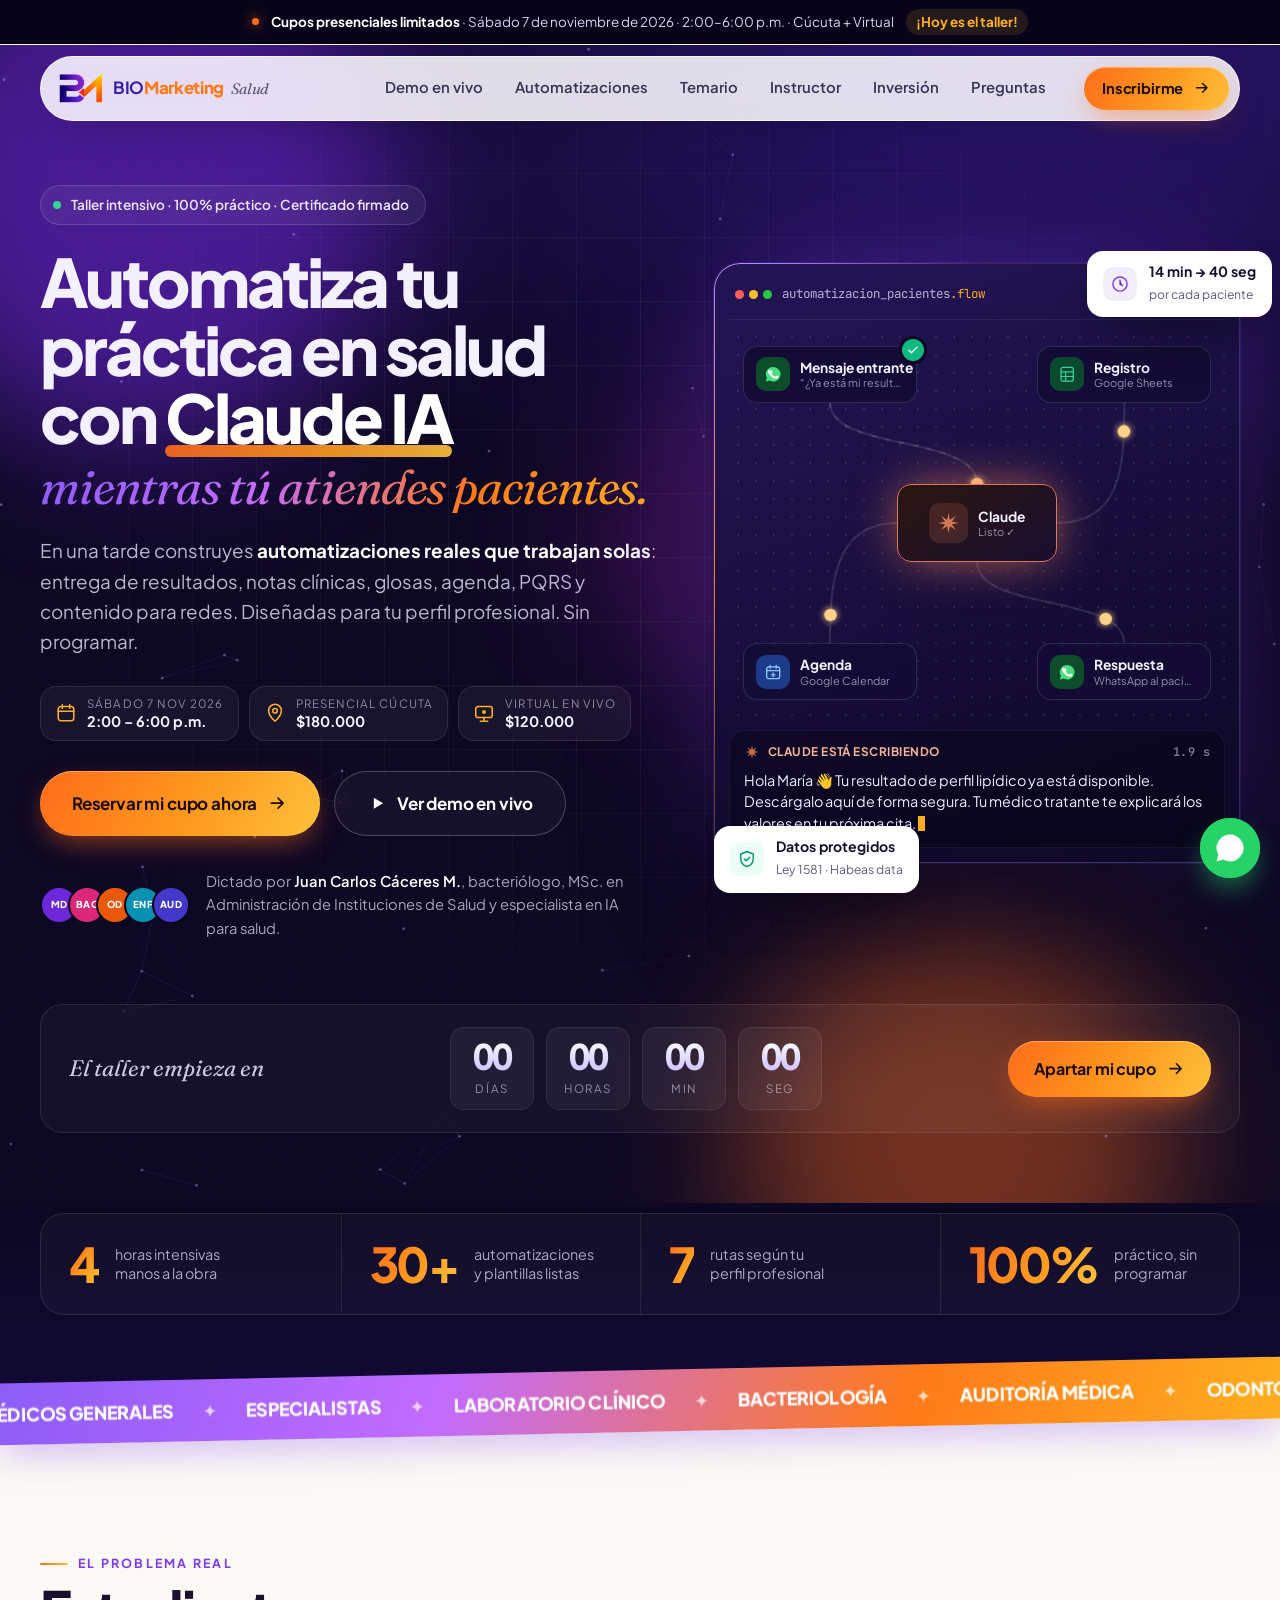
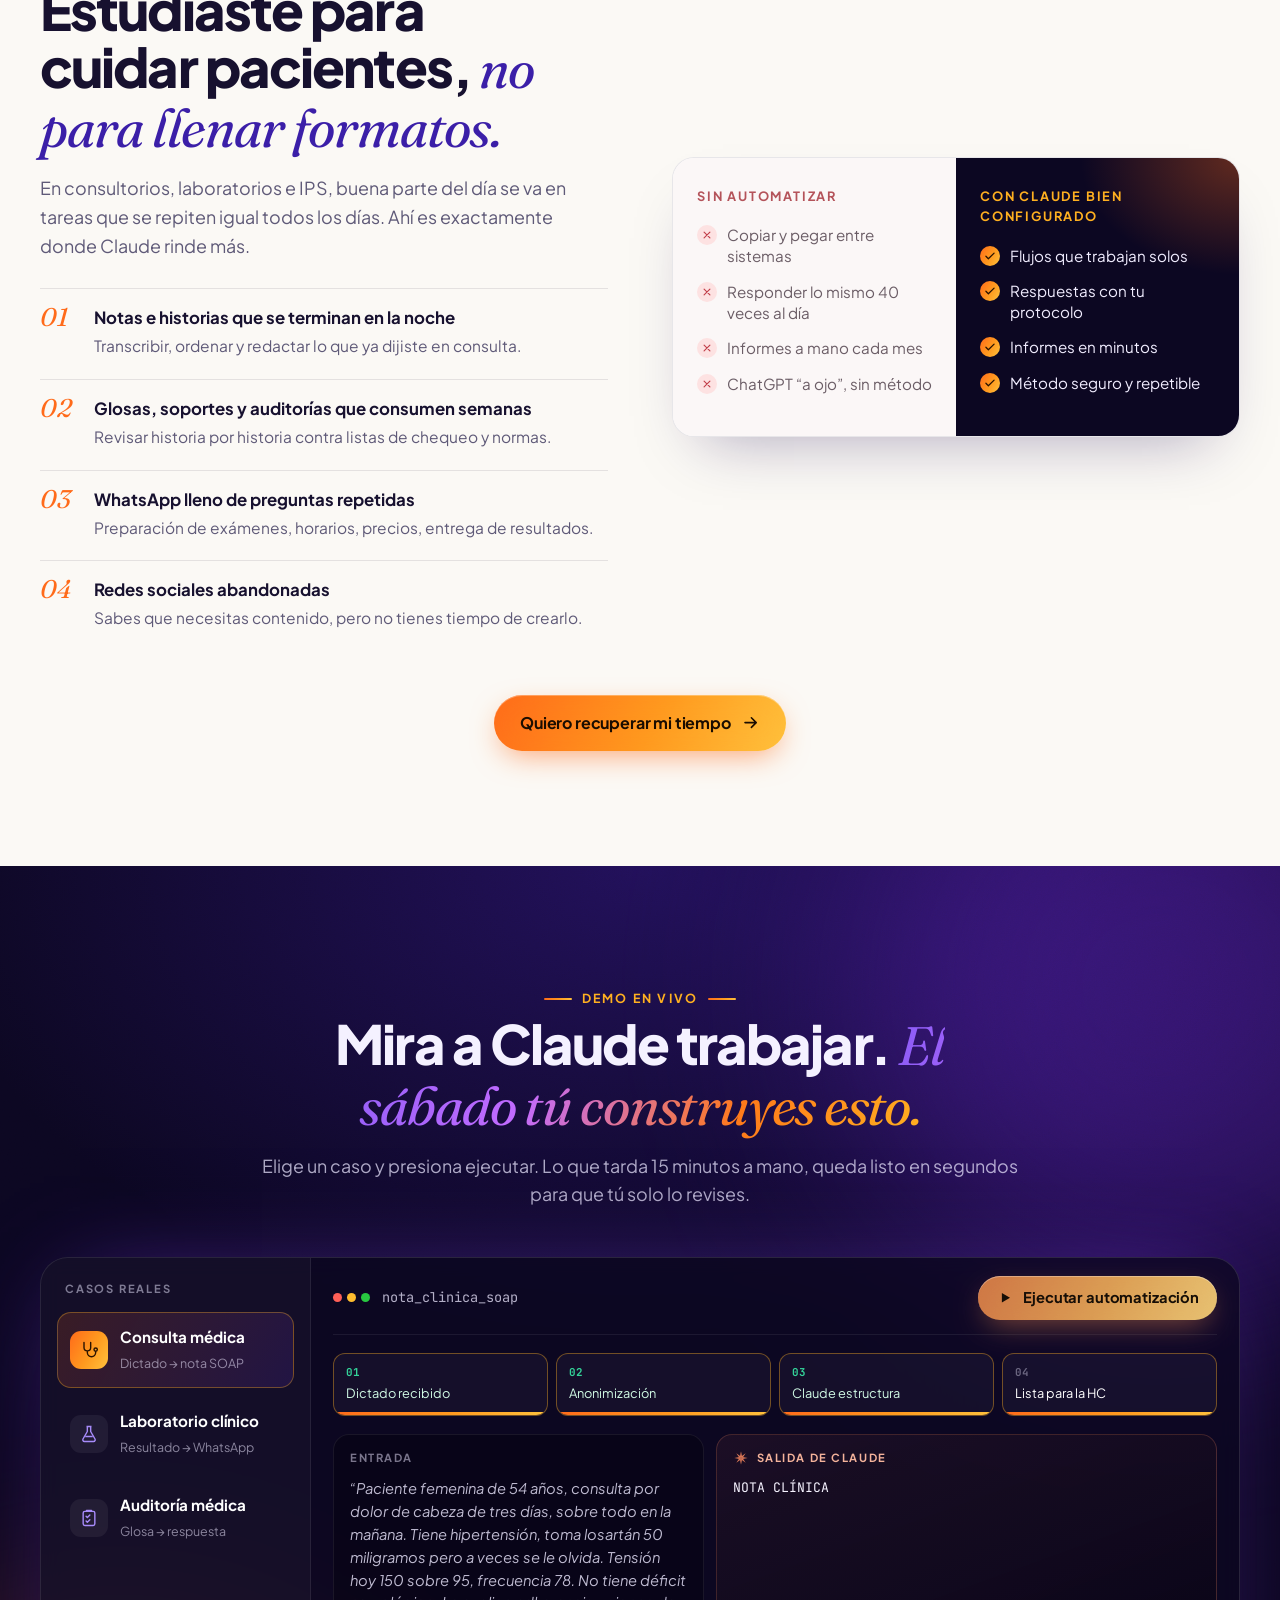
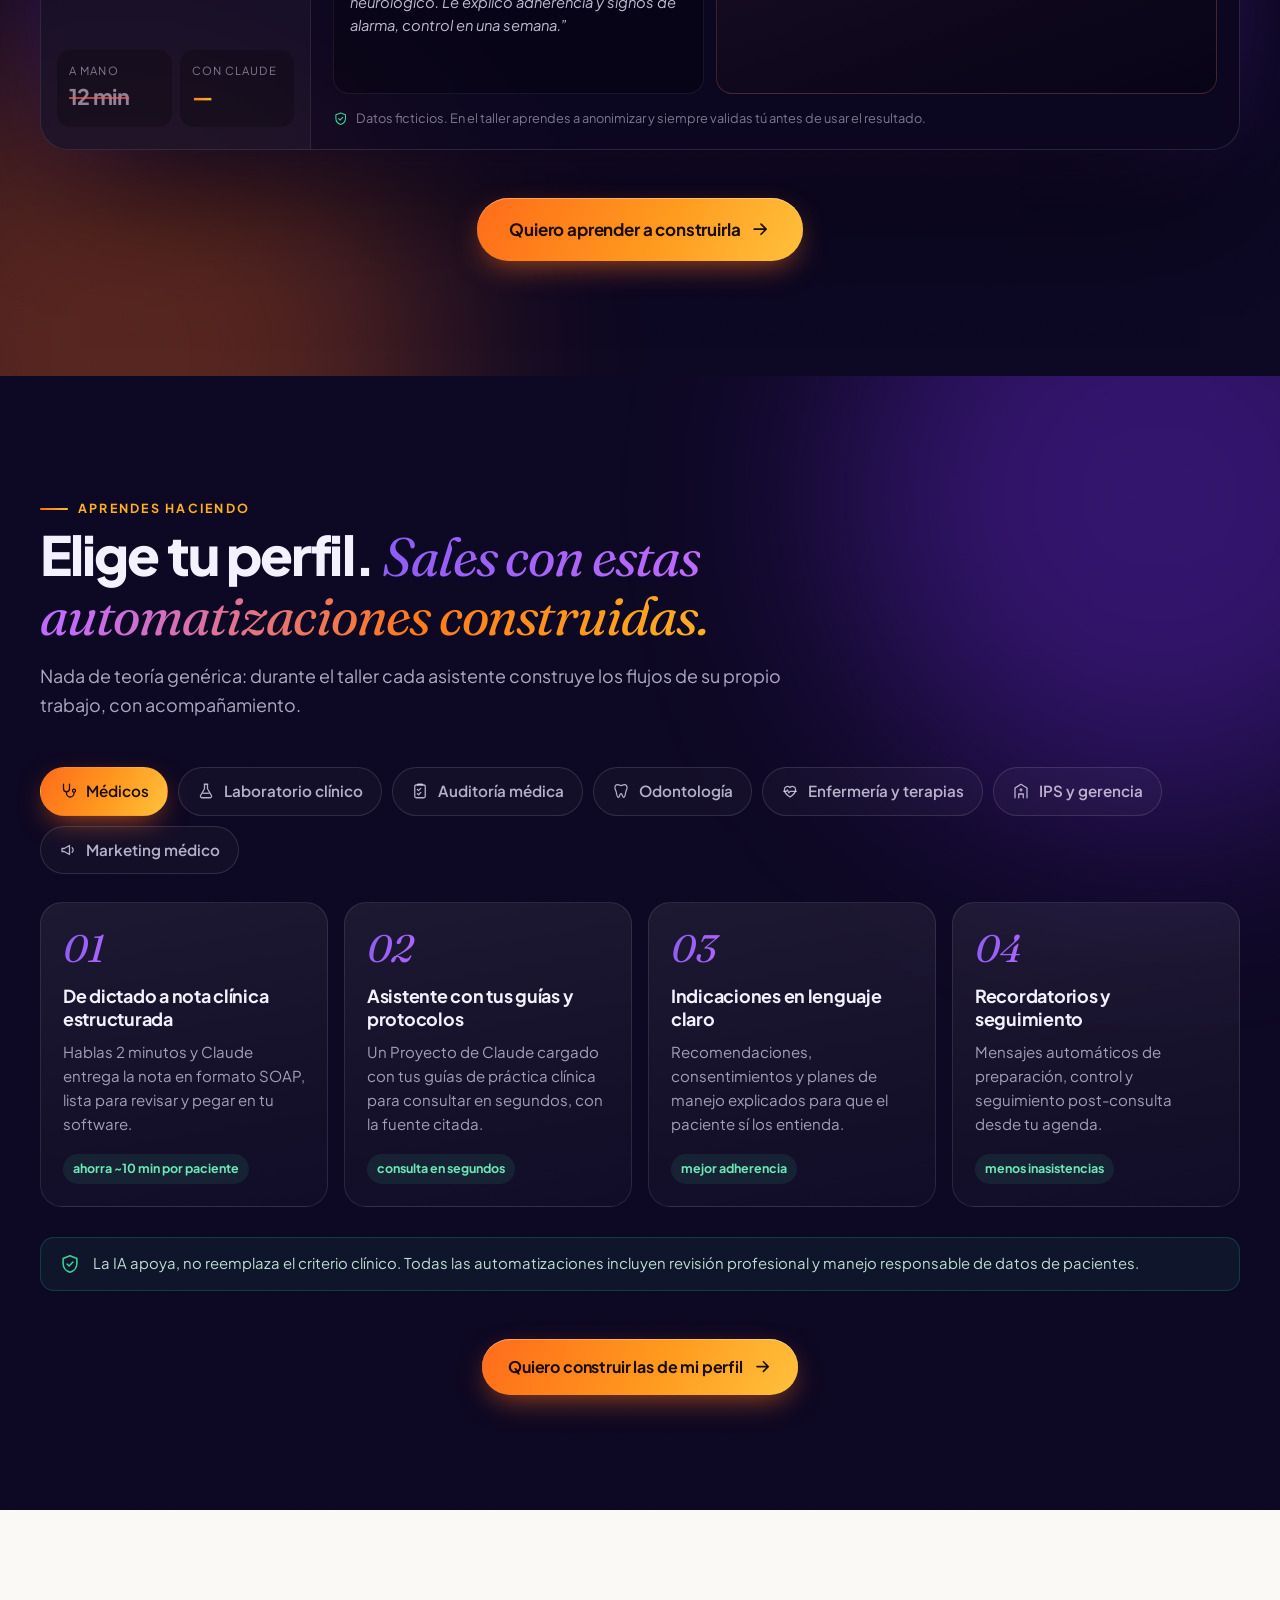
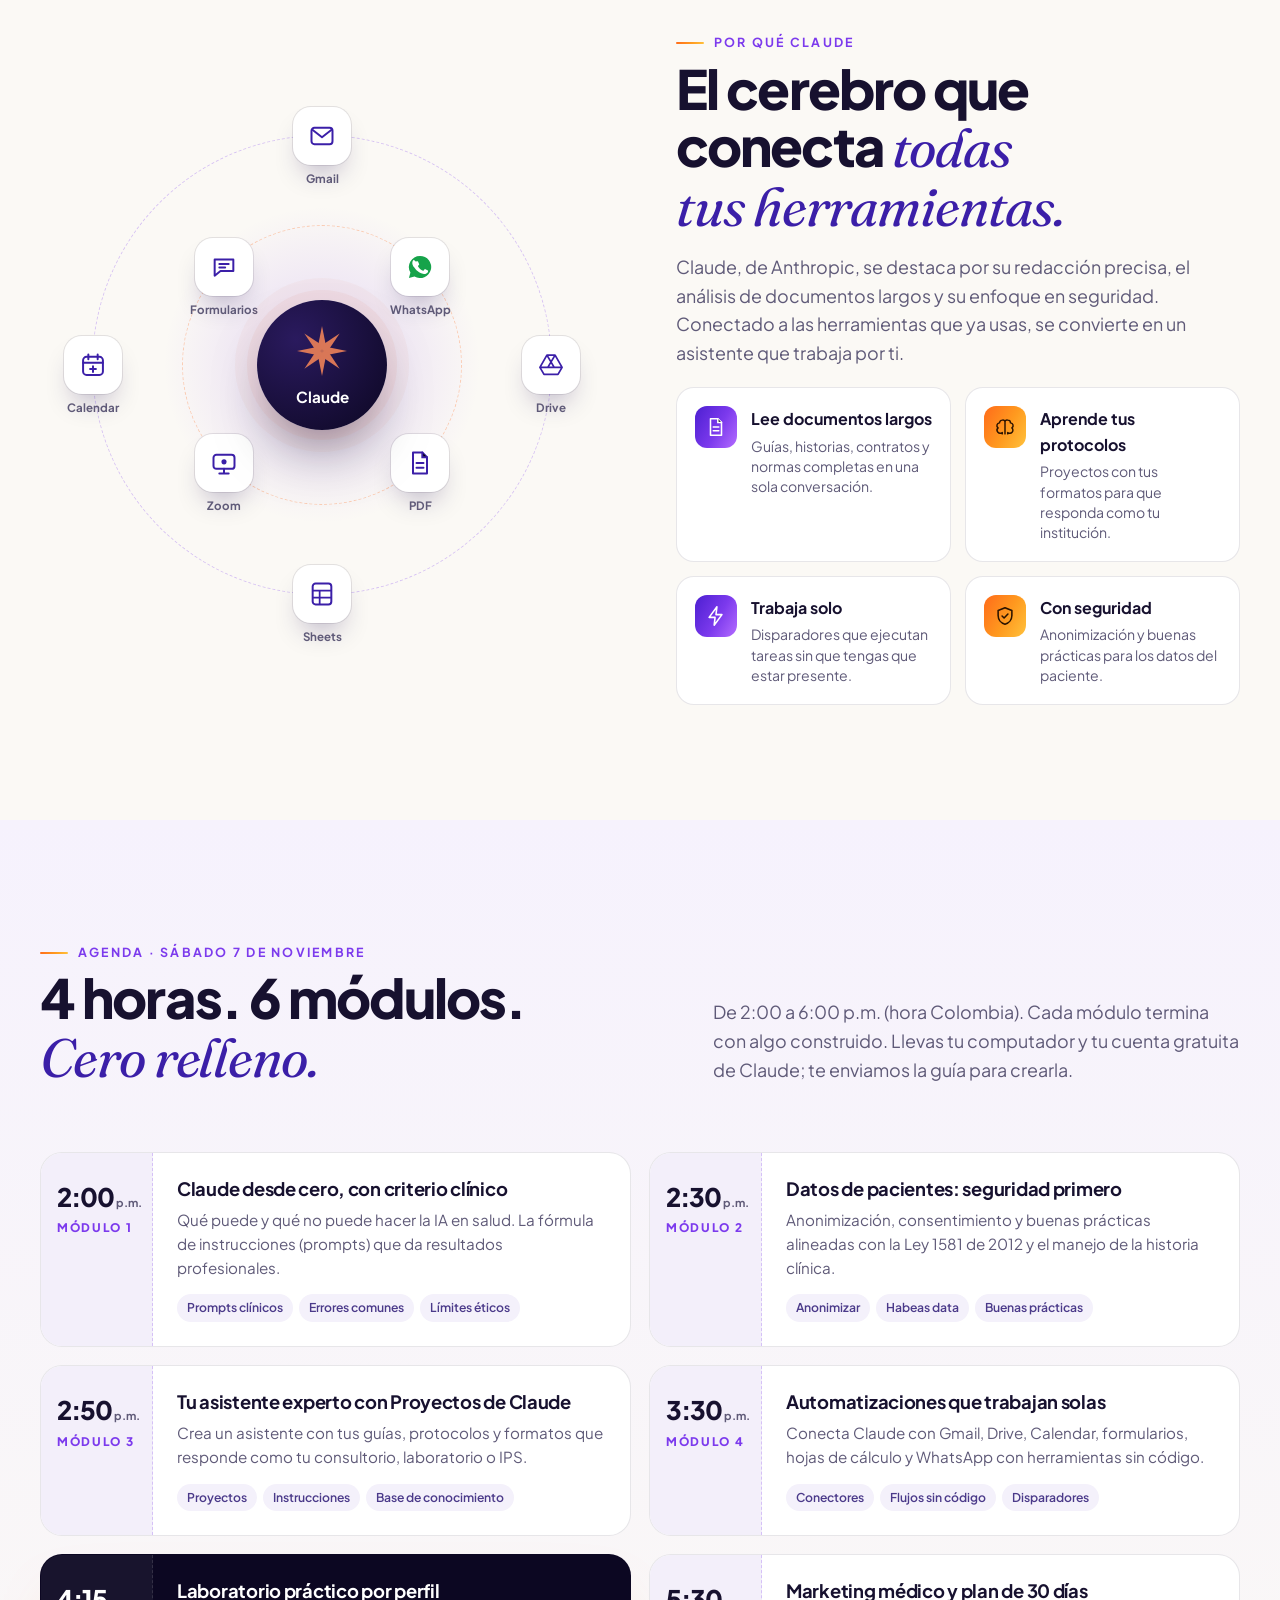
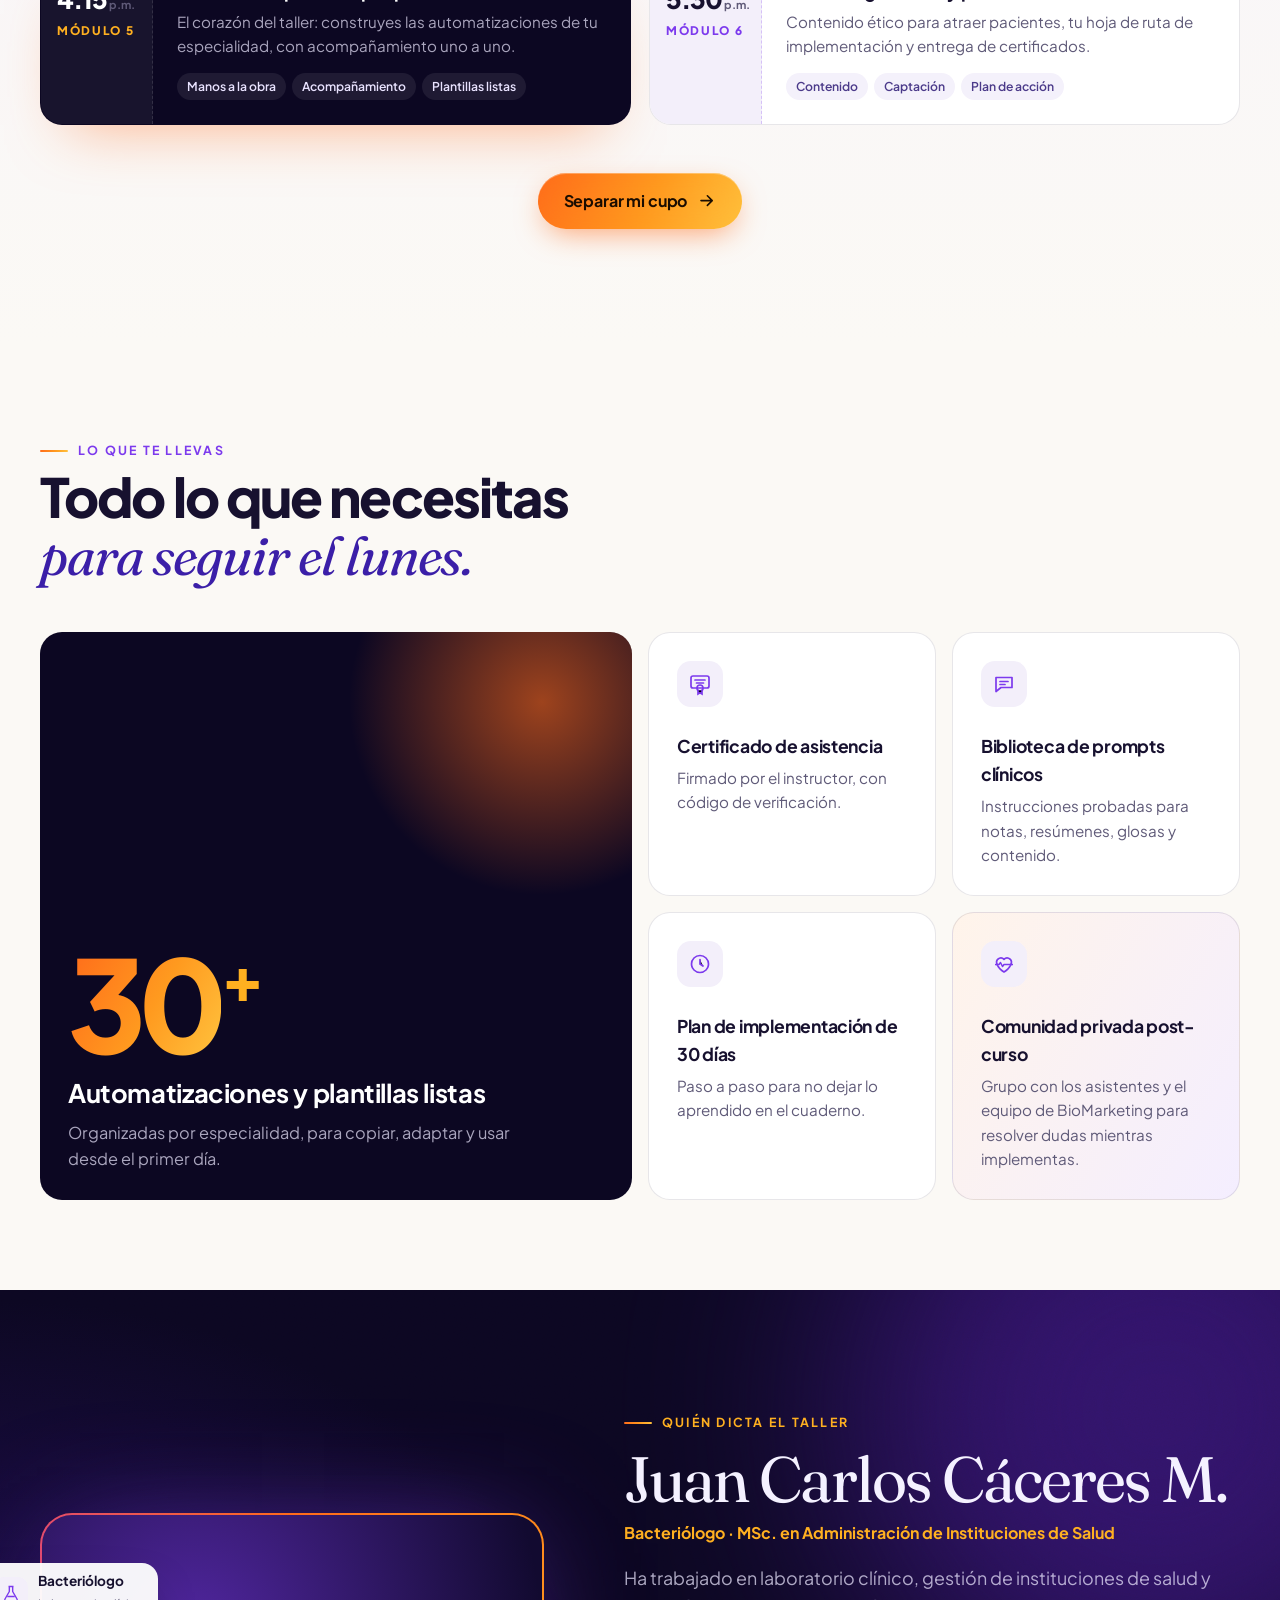
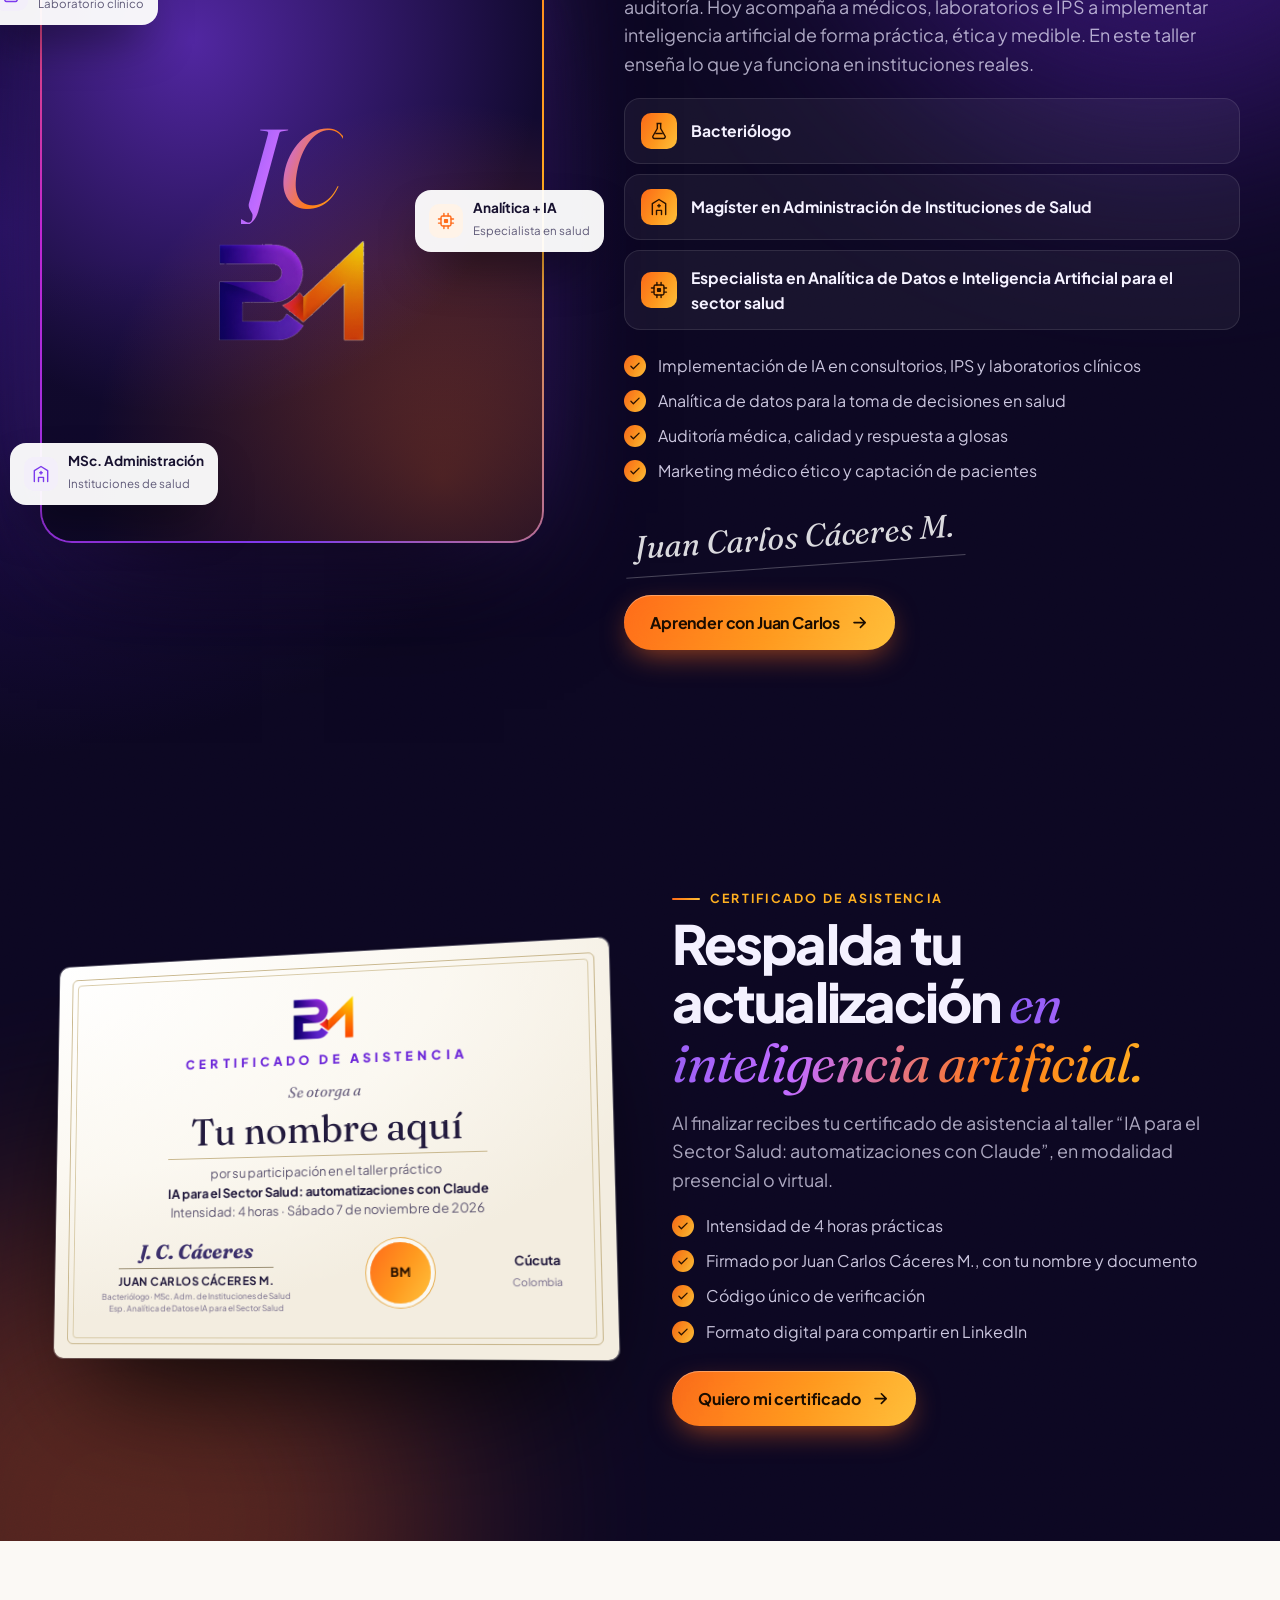
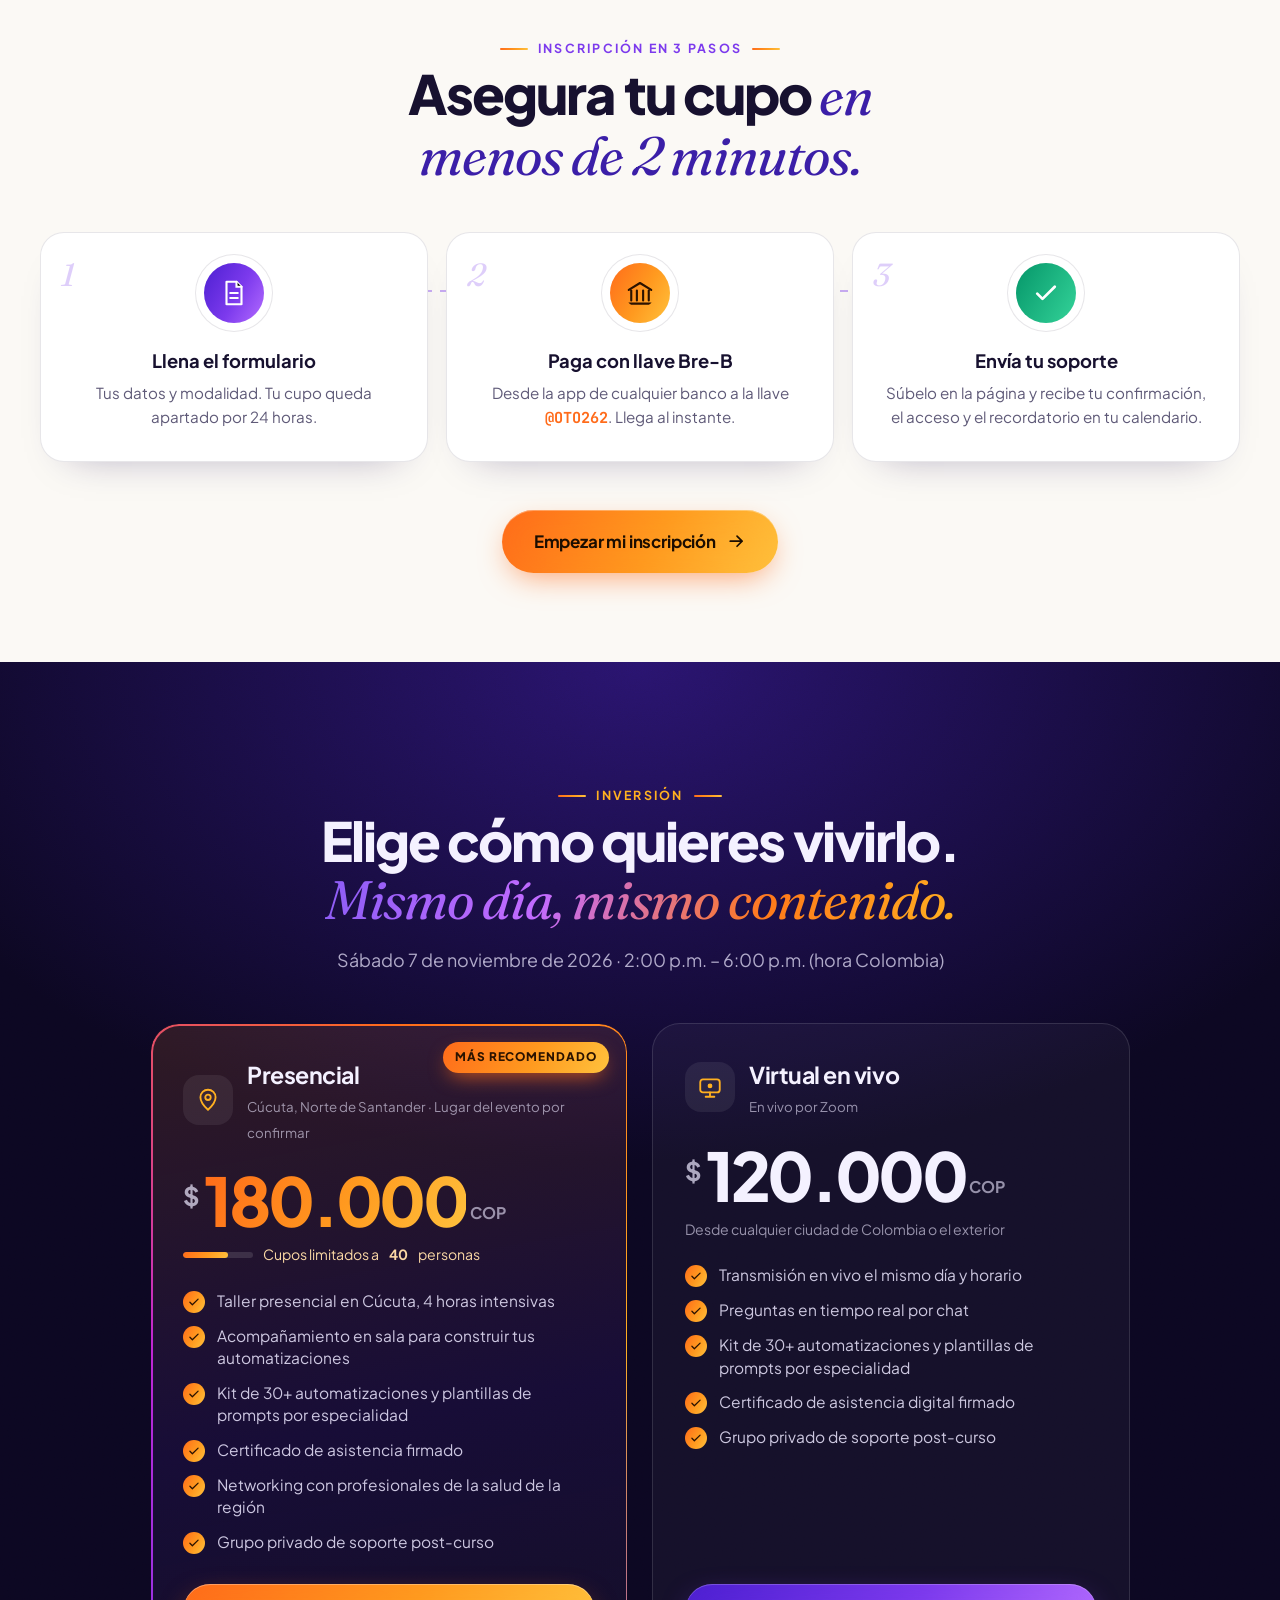
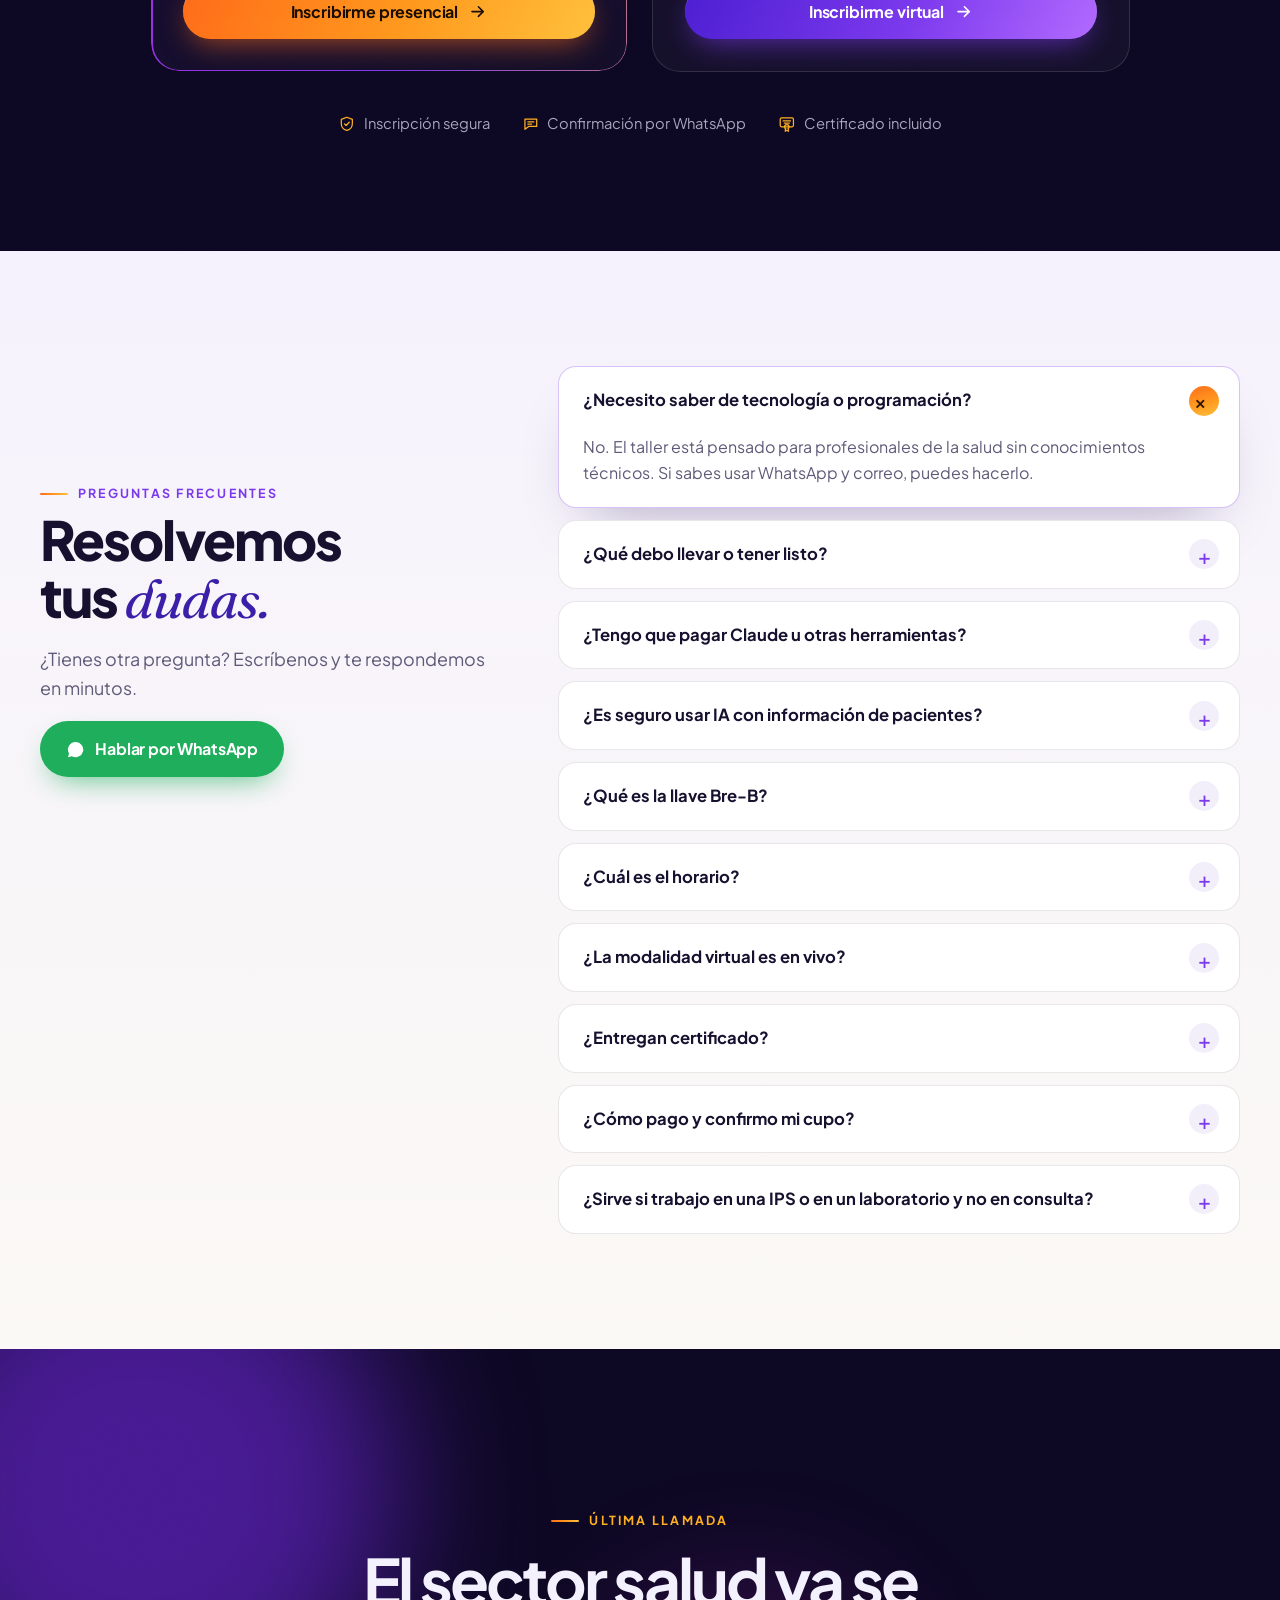
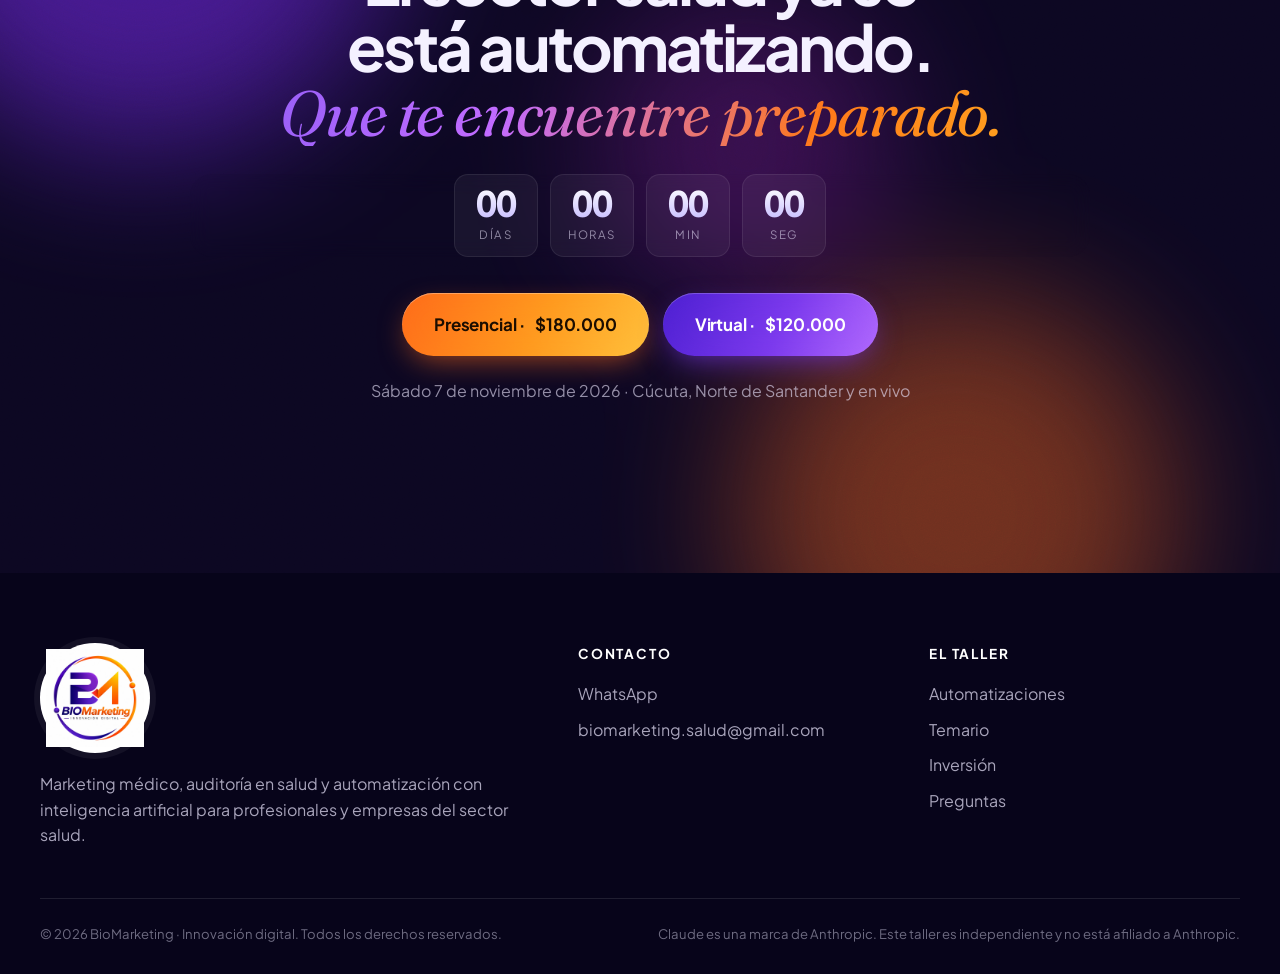
==== commit 7c751b34: "Landing nivel premium: automatización animada, demo en vivo, pago Bre-B y certificados - Hero con fl" ====
--- a/index.html
+++ b/index.html
@@ -4,21 +4,20 @@
   <meta charset="utf-8" />
   <meta name="viewport" content="width=device-width, initial-scale=1" />
   <title>IA para el Sector Salud con Claude · Taller práctico · BioMarketing</title>
-  <meta name="description" content="Taller 100% práctico de automatizaciones con Claude IA para médicos, laboratorios clínicos, auditores, odontólogos, enfermería e IPS. Sábado 7 de noviembre de 2026 · Cúcuta y virtual en vivo. Certificado de asistencia." />
-  <meta name="theme-color" content="#0d0824" />
+  <meta name="description" content="Taller 100% práctico de automatizaciones con Claude IA para médicos, laboratorios clínicos, auditores, odontólogos, enfermería e IPS. Sábado 7 de noviembre de 2026, 2:00 a 6:00 p.m. · Cúcuta y virtual en vivo. Certificado de asistencia." />
+  <meta name="theme-color" content="#0c0722" />
   <meta property="og:title" content="IA para el Sector Salud con Claude — Taller práctico de automatizaciones" />
-  <meta property="og:description" content="Sábado 7 de noviembre de 2026 · Presencial en Cúcuta y virtual en vivo. Sales con tus automatizaciones funcionando." />
+  <meta property="og:description" content="Sábado 7 de noviembre de 2026 · 2:00–6:00 p.m. · Presencial en Cúcuta y virtual en vivo. Sales con tus automatizaciones funcionando." />
   <meta property="og:image" content="assets/img/logo-512.png" />
   <meta property="og:type" content="website" />
   <link rel="icon" type="image/png" href="assets/img/favicon.png" />
   <link rel="preconnect" href="https://fonts.googleapis.com" />
   <link rel="preconnect" href="https://fonts.gstatic.com" crossorigin />
-  <link href="https://fonts.googleapis.com/css2?family=Fraunces:ital,opsz,wght@0,9..144,400;0,9..144,600;1,9..144,400;1,9..144,600&family=Plus+Jakarta+Sans:wght@400;500;600;700;800&display=swap" rel="stylesheet" />
+  <link href="https://fonts.googleapis.com/css2?family=Fraunces:ital,opsz,wght@0,9..144,400;0,9..144,600;1,9..144,400;1,9..144,600&family=JetBrains+Mono:wght@400;600&family=Plus+Jakarta+Sans:wght@400;500;600;700;800&display=swap" rel="stylesheet" />
   <link rel="stylesheet" href="assets/css/styles.css" />
 </head>
 <body>
 
-<!-- Íconos -->
 <svg width="0" height="0" style="position:absolute" aria-hidden="true">
   <defs>
     <linearGradient id="gbrand" x1="0" y1="0" x2="1" y2="1"><stop offset="0" stop-color="#7c3aed"/><stop offset="1" stop-color="#ff7a1a"/></linearGradient>
@@ -44,13 +43,28 @@
   <symbol id="i-mega" viewBox="0 0 24 24"><path d="M4 10v4h3l7 4V6L7 10H4zM17.5 9a4 4 0 0 1 0 6" fill="none" stroke="currentColor" stroke-width="1.7" stroke-linejoin="round" stroke-linecap="round"/></symbol>
   <symbol id="i-brain" viewBox="0 0 24 24"><path d="M9 4.5a3 3 0 0 0-3 3 3 3 0 0 0-1.5 5.5A3 3 0 0 0 9 18v1.5M15 4.5a3 3 0 0 1 3 3 3 3 0 0 1 1.5 5.5A3 3 0 0 1 15 18v1.5M9 4.5A2.5 2.5 0 0 1 12 6v13.5M15 4.5A2.5 2.5 0 0 0 12 6" fill="none" stroke="currentColor" stroke-width="1.6" stroke-linecap="round" stroke-linejoin="round"/></symbol>
   <symbol id="i-wa" viewBox="0 0 24 24"><path d="M12 2.5a9.5 9.5 0 0 0-8.2 14.3L2.5 21.5l4.8-1.3A9.5 9.5 0 1 0 12 2.5z" fill="currentColor"/><path d="M8.6 7.4c.2-.4.4-.4.7-.4h.5c.2 0 .4 0 .6.5l.8 1.9c.1.2.1.4 0 .6l-.4.6-.4.4c-.1.2-.2.3 0 .6.2.3.8 1.3 1.7 2.1 1.2 1 2.1 1.4 2.4 1.5.3.1.5.1.6-.1l.9-1.1c.2-.3.4-.2.6-.1l1.8.9c.3.1.4.2.5.3.1.2.1.8-.2 1.5-.3.7-1.6 1.4-2.2 1.4-.6.1-1.2.3-4-.8-3.4-1.4-5.5-4.9-5.7-5.1-.2-.2-1.4-1.8-1.4-3.4 0-1.7.9-2.5 1.2-2.9z" fill="#fff"/></symbol>
+  <symbol id="i-sheet" viewBox="0 0 24 24"><rect x="4" y="3" width="16" height="18" rx="2.5" fill="none" stroke="currentColor" stroke-width="1.7"/><path d="M4 9h16M4 15h16M10 9v12" stroke="currentColor" stroke-width="1.5"/></symbol>
+  <symbol id="i-mail" viewBox="0 0 24 24"><rect x="3" y="5" width="18" height="14" rx="2.5" fill="none" stroke="currentColor" stroke-width="1.7"/><path d="M3.5 6.5l8.5 6.5 8.5-6.5" fill="none" stroke="currentColor" stroke-width="1.7" stroke-linejoin="round"/></symbol>
+  <symbol id="i-drive" viewBox="0 0 24 24"><path d="M8.5 3.5h7l6 10.5-3.5 6h-12L2.5 14z M8.5 3.5L15 14.5M15.5 3.5L9 14.5M2.5 14h19" fill="none" stroke="currentColor" stroke-width="1.5" stroke-linejoin="round"/></symbol>
+  <symbol id="i-copy" viewBox="0 0 24 24"><rect x="8" y="8" width="12" height="12" rx="2.5" fill="none" stroke="currentColor" stroke-width="1.8"/><path d="M16 8V6a2 2 0 0 0-2-2H6a2 2 0 0 0-2 2v8a2 2 0 0 0 2 2h2" fill="none" stroke="currentColor" stroke-width="1.8"/></symbol>
+  <symbol id="i-upload" viewBox="0 0 24 24"><path d="M12 15V4M7.5 8.5L12 4l4.5 4.5M4 15v3a2 2 0 0 0 2 2h12a2 2 0 0 0 2-2v-3" fill="none" stroke="currentColor" stroke-width="1.8" stroke-linecap="round" stroke-linejoin="round"/></symbol>
+  <symbol id="i-play" viewBox="0 0 24 24"><path d="M8 5.5v13l11-6.5z" fill="currentColor"/></symbol>
+  <symbol id="i-bank" viewBox="0 0 24 24"><path d="M3 9.5L12 4l9 5.5M5 10v8M9.5 10v8M14.5 10v8M19 10v8M3 20.5h18" fill="none" stroke="currentColor" stroke-width="1.7" stroke-linecap="round" stroke-linejoin="round"/></symbol>
+  <symbol id="i-lock" viewBox="0 0 24 24"><rect x="5" y="10.5" width="14" height="10" rx="2.5" fill="none" stroke="currentColor" stroke-width="1.7"/><path d="M8 10.5V8a4 4 0 0 1 8 0v2.5" fill="none" stroke="currentColor" stroke-width="1.7"/><circle cx="12" cy="15.5" r="1.5" fill="currentColor"/></symbol>
+  <symbol id="i-star" viewBox="0 0 24 24"><path d="M12 3.5l2.6 5.4 5.9.8-4.3 4.1 1 5.9L12 17l-5.2 2.7 1-5.9-4.3-4.1 5.9-.8z" fill="currentColor"/></symbol>
+  <symbol id="i-gcal" viewBox="0 0 24 24"><rect x="3.5" y="5" width="17" height="15.5" rx="3" fill="none" stroke="currentColor" stroke-width="1.7"/><path d="M3.5 10h17M8 3v4M16 3v4M12 13v5M9.5 15.5h5" stroke="currentColor" stroke-width="1.7" stroke-linecap="round"/></symbol>
+  <symbol id="i-cpu" viewBox="0 0 24 24"><rect x="6" y="6" width="12" height="12" rx="2" fill="none" stroke="currentColor" stroke-width="1.7"/><path d="M9.5 3v3M14.5 3v3M9.5 18v3M14.5 18v3M3 9.5h3M3 14.5h3M18 9.5h3M18 14.5h3" stroke="currentColor" stroke-width="1.7" stroke-linecap="round"/><rect x="9.5" y="9.5" width="5" height="5" rx="1" fill="currentColor"/></symbol>
+  <symbol id="i-users" viewBox="0 0 24 24"><circle cx="9" cy="8.5" r="3.5" fill="none" stroke="currentColor" stroke-width="1.7"/><path d="M2.5 20a6.5 6.5 0 0 1 13 0M16 5a3.5 3.5 0 0 1 0 7M18 14.5a6.5 6.5 0 0 1 3.5 5.5" fill="none" stroke="currentColor" stroke-width="1.7" stroke-linecap="round"/></symbol>
 </svg>
+
+
+<div class="progress-line" aria-hidden="true"></div>
 
 <!-- Barra superior de urgencia -->
 <div class="topbar">
   <div class="topbar__inner">
     <span class="topbar__dot"></span>
-    <span><strong>Cupos presenciales limitados</strong><span class="topbar__more"> · <span data-bind="evento.fechaTexto">Sábado 7 de noviembre de 2026</span> · Cúcuta + Virtual en vivo</span></span>
+    <span><strong>Cupos presenciales limitados</strong><span class="topbar__more"> · <span data-bind="evento.fechaTexto">Sábado 7 de noviembre de 2026</span> · 2:00–6:00 p.m. · Cúcuta + Virtual</span></span>
     <span class="topbar__count" data-countdown="compact">—</span>
   </div>
 </div>
@@ -63,9 +77,10 @@
       <span class="brand__text"><b>BIO</b>Marketing <em>Salud</em></span>
     </a>
     <nav class="nav__links" aria-label="Secciones">
+      <a href="#demo">Demo en vivo</a>
       <a href="#perfiles">Automatizaciones</a>
       <a href="#temario">Temario</a>
-      <a href="#certificado">Certificado</a>
+      <a href="#instructor">Instructor</a>
       <a href="#modalidades">Inversión</a>
       <a href="#faq">Preguntas</a>
     </nav>
@@ -81,61 +96,83 @@
   <div class="sec__bg" data-bg="hero"></div>
   <div class="hero__aurora" aria-hidden="true"><i></i><i></i><i></i></div>
   <div class="hero__grid" aria-hidden="true"></div>
+  <canvas class="hero__particles" aria-hidden="true"></canvas>
   <div class="wrap hero__wrap">
     <div class="hero__copy">
       <div class="eyebrow eyebrow--dark reveal">
-        <span class="pulse"></span> Taller intensivo · 100% práctico · Certificado
+        <span class="pulse"></span> Taller intensivo · 100% práctico · Certificado firmado
       </div>
       <h1 class="hero__title reveal">
         Automatiza tu práctica en salud con <span class="claude-word">Claude&nbsp;IA</span>
-        <span class="serif-it">y recupera horas para tus pacientes.</span>
+        <span class="serif-it">mientras tú atiendes pacientes.</span>
       </h1>
       <p class="hero__lead reveal">
-        Un día para salir con <strong>tus propias automatizaciones funcionando</strong>: historias, resultados, glosas, agenda, PQRS y contenido para redes, diseñadas según tu perfil profesional. Sin programar.
+        En una tarde construyes <strong>automatizaciones reales que trabajan solas</strong>: entrega de resultados, notas clínicas, glosas, agenda, PQRS y contenido para redes. Diseñadas para tu perfil profesional. Sin programar.
       </p>
 
       <div class="hero__meta reveal">
-        <div class="meta-chip"><svg><use href="#i-cal"/></svg><span><small>Fecha</small><b data-bind="evento.fechaTexto">Sábado 7 de noviembre de 2026</b></span></div>
-        <div class="meta-chip"><svg><use href="#i-pin"/></svg><span><small>Presencial</small><b>Cúcuta · <span data-price="presencial">$180.000</span></b></span></div>
-        <div class="meta-chip"><svg><use href="#i-live"/></svg><span><small>Virtual en vivo</small><b>Mismo día · <span data-price="virtual">$120.000</span></b></span></div>
+        <div class="meta-chip"><svg><use href="#i-cal"/></svg><span><small>Sábado 7 nov 2026</small><b>2:00 – 6:00 p.m.</b></span></div>
+        <div class="meta-chip"><svg><use href="#i-pin"/></svg><span><small>Presencial Cúcuta</small><b data-price="presencial">$180.000</b></span></div>
+        <div class="meta-chip"><svg><use href="#i-live"/></svg><span><small>Virtual en vivo</small><b data-price="virtual">$120.000</b></span></div>
       </div>
 
       <div class="hero__ctas reveal">
-        <button class="btn btn--glow btn--lg" data-open-form>
+        <button class="btn btn--glow btn--lg magnetic" data-open-form>
           <span>Reservar mi cupo ahora</span><svg><use href="#i-arrow"/></svg>
         </button>
-        <a href="#perfiles" class="btn btn--ghost btn--lg">Ver qué voy a automatizar</a>
+        <a href="#demo" class="btn btn--ghost btn--lg"><svg><use href="#i-play"/></svg>Ver demo en vivo</a>
       </div>
 
       <div class="hero__trust reveal">
         <div class="avatars" aria-hidden="true"><span>MD</span><span>BAC</span><span>OD</span><span>ENF</span><span>AUD</span></div>
-        <p>Diseñado para <b>médicos, bacteriólogos, odontólogos, enfermería, auditores e IPS</b>.</p>
-      </div>
-    </div>
-
-    <!-- Visual: flujo de automatización -->
-    <div class="hero__visual reveal" aria-hidden="true">
+        <p>Dictado por <b data-bind="instructor.nombre">Juan Carlos Cáceres M.</b>, bacteriólogo, MSc. en Administración de Instituciones de Salud y especialista en IA para salud.</p>
+      </div>
+    </div>
+
+    <!-- Visual: flujo de automatización animado -->
+    <div class="hero__visual reveal">
       <figure class="hero__photo" data-media-wrap="hero"><img data-media="hero" alt="" /></figure>
-      <div class="flow">
-        <div class="flow__head">
+      <div class="wf" id="wf" aria-label="Demostración animada de una automatización">
+        <div class="wf__bar">
           <span class="dots"><i></i><i></i><i></i></span>
-          <span class="flow__title">Automatización · Laboratorio clínico</span>
-          <span class="flow__status"><i></i>Activa</span>
-        </div>
-        <ol class="flow__steps">
-          <li class="step"><span class="step__ic step__ic--a"><svg><use href="#i-flask"/></svg></span><div><b>Resultado validado</b><small>LIS · 07:42 a.m.</small></div><span class="step__tag">Disparador</span></li>
-          <li class="step step--claude"><span class="step__ic step__ic--claude"><img src="assets/img/claude-mark.svg" alt="" /></span><div><b>Claude redacta el mensaje</b><small>Lenguaje claro · sin diagnóstico</small></div><span class="step__tag step__tag--live">Pensando<em>…</em></span></li>
-          <li class="step"><span class="step__ic step__ic--b"><svg><use href="#i-wa"/></svg></span><div><b>Envío al paciente</b><small>WhatsApp + PDF seguro</small></div><span class="step__tag">Acción</span></li>
-          <li class="step"><span class="step__ic step__ic--c"><svg><use href="#i-audit"/></svg></span><div><b>Registro y trazabilidad</b><small>Hoja de control · auditoría</small></div><span class="step__tag">Log</span></li>
-        </ol>
-        <div class="flow__foot">
-          <div><small>Tiempo antes</small><b>14 min</b></div>
-          <svg class="flow__arrow"><use href="#i-arrow"/></svg>
-          <div><small>Con Claude</small><b class="grad-text">40 seg</b></div>
-        </div>
-      </div>
-      <div class="float-card float-card--a"><svg><use href="#i-doc"/></svg><div><b>Nota SOAP lista</b><small>desde dictado de 2 min</small></div></div>
-      <div class="float-card float-card--b"><svg><use href="#i-shield"/></svg><div><b>Datos anonimizados</b><small>Ley 1581 · Habeas data</small></div></div>
+          <span class="wf__file">automatizacion_pacientes<em>.flow</em></span>
+          <span class="wf__live"><i></i>EN VIVO</span>
+        </div>
+        <div class="wf__canvas">
+          <svg class="wf__lines" viewBox="0 0 560 440" aria-hidden="true">
+            <defs>
+              <linearGradient id="wfg" x1="0" y1="0" x2="1" y2="1"><stop offset="0" stop-color="#8b5cf6"/><stop offset="1" stop-color="#ff8a1f"/></linearGradient>
+              <filter id="wfglow" x="-50%" y="-50%" width="200%" height="200%"><feGaussianBlur stdDeviation="4" result="b"/><feMerge><feMergeNode in="b"/><feMergeNode in="SourceGraphic"/></feMerge></filter>
+            </defs>
+            <g class="wf__paths">
+              <path id="wp1" d="M114 84 C114 140 280 120 280 176" />
+              <path id="wp2" d="M370 220 C446 220 446 150 446 84" />
+              <path id="wp3" d="M190 220 C114 220 114 300 114 356" />
+              <path id="wp4" d="M280 264 C280 320 446 300 446 356" />
+            </g>
+            <g class="wf__flows">
+              <use href="#wp1" data-line="1" /><use href="#wp2" data-line="2" /><use href="#wp3" data-line="2" /><use href="#wp4" data-line="2" />
+            </g>
+            <g class="wf__dots" filter="url(#wfglow)">
+              <circle r="7" data-dot="1"><animateMotion dur="0.9s" begin="indefinite" fill="freeze" calcMode="spline" keyTimes="0;1" keySplines="0.4 0 0.2 1"><mpath href="#wp1"/></animateMotion></circle>
+              <circle r="7" data-dot="2"><animateMotion dur="0.9s" begin="indefinite" fill="freeze" calcMode="spline" keyTimes="0;1" keySplines="0.4 0 0.2 1"><mpath href="#wp2"/></animateMotion></circle>
+              <circle r="7" data-dot="2"><animateMotion dur="0.9s" begin="indefinite" fill="freeze" calcMode="spline" keyTimes="0;1" keySplines="0.4 0 0.2 1"><mpath href="#wp3"/></animateMotion></circle>
+              <circle r="7" data-dot="2"><animateMotion dur="0.9s" begin="indefinite" fill="freeze" calcMode="spline" keyTimes="0;1" keySplines="0.4 0 0.2 1"><mpath href="#wp4"/></animateMotion></circle>
+            </g>
+          </svg>
+          <div class="node n1" data-node="1"><span class="node__ic node__ic--wa"><svg><use href="#i-wa"/></svg></span><div><b>Mensaje entrante</b><small data-wf-in>“¿Ya está mi resultado?”</small></div><i class="node__ok"><svg><use href="#i-check"/></svg></i></div>
+          <div class="node n2 node--claude" data-node="2"><span class="node__ic node__ic--claude"><img src="assets/img/claude-mark.svg" alt="" /></span><div><b>Claude</b><small data-wf-status>Esperando…</small></div><span class="node__ring"></span></div>
+          <div class="node n3" data-node="3"><span class="node__ic node__ic--sheet"><svg><use href="#i-sheet"/></svg></span><div><b>Registro</b><small>Google Sheets</small></div><i class="node__ok"><svg><use href="#i-check"/></svg></i></div>
+          <div class="node n4" data-node="3"><span class="node__ic node__ic--cal"><svg><use href="#i-gcal"/></svg></span><div><b>Agenda</b><small>Google Calendar</small></div><i class="node__ok"><svg><use href="#i-check"/></svg></i></div>
+          <div class="node n5" data-node="3"><span class="node__ic node__ic--wa"><svg><use href="#i-wa"/></svg></span><div><b>Respuesta</b><small>WhatsApp al paciente</small></div><i class="node__ok"><svg><use href="#i-check"/></svg></i></div>
+        </div>
+        <div class="wf__out">
+          <div class="wf__out-head"><img src="assets/img/claude-mark.svg" alt="" /><span>Claude está escribiendo</span><em data-wf-time>0.0 s</em></div>
+          <p class="wf__typed"><span data-wf-typed></span><i class="caret"></i></p>
+        </div>
+      </div>
+      <div class="float-card float-card--a"><svg><use href="#i-clock"/></svg><div><b>14 min → 40 seg</b><small>por cada paciente</small></div></div>
+      <div class="float-card float-card--b"><svg><use href="#i-shield"/></svg><div><b>Datos protegidos</b><small>Ley 1581 · Habeas data</small></div></div>
     </div>
   </div>
 
@@ -148,7 +185,18 @@
         <div><b data-cd="m">00</b><small>min</small></div>
         <div><b data-cd="s">00</b><small>seg</small></div>
       </div>
-    </div>
+      <button class="btn btn--glow" data-open-form>Apartar mi cupo <svg><use href="#i-arrow"/></svg></button>
+    </div>
+  </div>
+</section>
+
+<!-- CIFRAS -->
+<section class="stats-band" aria-label="El taller en cifras">
+  <div class="wrap stats">
+    <div class="stats__item reveal"><b><span data-count="4">4</span></b><span>horas intensivas<br>manos a la obra</span></div>
+    <div class="stats__item reveal"><b><span data-count="30">30</span>+</b><span>automatizaciones<br>y plantillas listas</span></div>
+    <div class="stats__item reveal"><b><span data-count="7">7</span></b><span>rutas según tu<br>perfil profesional</span></div>
+    <div class="stats__item reveal"><b><span data-count="100">100</span>%</b><span>práctico, sin<br>programar</span></div>
   </div>
 </section>
 
@@ -200,6 +248,53 @@
   </div>
 </section>
 
+<!-- DEMO EN VIVO -->
+<section class="sec sec--dark demo-sec" id="demo">
+  <div class="glow-orb glow-orb--violet" aria-hidden="true"></div>
+  <div class="glow-orb glow-orb--orange" aria-hidden="true"></div>
+  <div class="wrap">
+    <div class="sec__head sec__head--center">
+      <span class="kicker kicker--dark reveal">Demo en vivo</span>
+      <h2 class="h2 reveal">Mira a Claude trabajar. <span class="serif-it">El sábado tú construyes esto.</span></h2>
+      <p class="lead lead--dark reveal">Elige un caso y presiona ejecutar. Lo que tarda 15 minutos a mano, queda listo en segundos para que tú solo lo revises.</p>
+    </div>
+
+    <div class="console reveal" id="console">
+      <aside class="console__side">
+        <span class="console__label">Casos reales</span>
+        <button class="case is-active" data-case="0"><svg><use href="#i-steth"/></svg><span><b>Consulta médica</b><small>Dictado → nota SOAP</small></span></button>
+        <button class="case" data-case="1"><svg><use href="#i-flask"/></svg><span><b>Laboratorio clínico</b><small>Resultado → WhatsApp</small></span></button>
+        <button class="case" data-case="2"><svg><use href="#i-audit"/></svg><span><b>Auditoría médica</b><small>Glosa → respuesta</small></span></button>
+        <div class="console__meter">
+          <div><small>A mano</small><b data-c-manual>12 min</b></div>
+          <div><small>Con Claude</small><b class="grad-text" data-c-auto>—</b></div>
+        </div>
+      </aside>
+      <div class="console__main">
+        <div class="console__top">
+          <span class="dots"><i></i><i></i><i></i></span>
+          <span class="console__title" data-c-title>nota_clinica_soap</span>
+          <button class="btn btn--glow btn--sm console__run" data-c-run><svg><use href="#i-play"/></svg>Ejecutar automatización</button>
+        </div>
+        <ol class="pipeline" data-c-steps></ol>
+        <div class="console__io">
+          <div class="io io--in">
+            <span class="io__label">Entrada</span>
+            <p data-c-in></p>
+          </div>
+          <div class="io io--out">
+            <span class="io__label"><img src="assets/img/claude-mark.svg" alt="" />Salida de Claude</span>
+            <pre data-c-out><span class="io__ph">Presiona “Ejecutar automatización”…</span></pre>
+          </div>
+        </div>
+        <p class="console__note"><svg><use href="#i-shield"/></svg>Datos ficticios. En el taller aprendes a anonimizar y siempre validas tú antes de usar el resultado.</p>
+      </div>
+    </div>
+    <div class="sec__cta reveal">
+      <button class="btn btn--glow btn--lg magnetic" data-open-form>Quiero aprender a construirla <svg><use href="#i-arrow"/></svg></button>
+    </div>
+  </div>
+</section>
 <!-- PERFILES / AUTOMATIZACIONES -->
 <section class="sec sec--dark" id="perfiles" data-section="perfiles">
   <div class="sec__bg" data-bg="perfiles"></div>
@@ -272,20 +367,33 @@
   </div>
 </section>
 
-<!-- POR QUÉ CLAUDE -->
-<section class="sec sec--light sec--tight" id="claude">
-  <div class="wrap">
-    <div class="why">
-      <div class="why__intro">
-        <span class="kicker reveal">Por qué Claude</span>
-        <h2 class="h2 reveal">La IA que usan los equipos que <span class="serif-it">no se pueden equivocar.</span></h2>
-        <p class="lead reveal">Claude, de Anthropic, se destaca por su redacción precisa, el análisis de documentos largos y un enfoque fuerte en seguridad. Ideal para el lenguaje clínico.</p>
-      </div>
-      <div class="why__grid">
-        <div class="why__card reveal"><svg><use href="#i-doc"/></svg><h3>Lee documentos largos</h3><p>Guías, historias, contratos y normas completas en una sola conversación.</p></div>
-        <div class="why__card reveal"><svg><use href="#i-brain"/></svg><h3>Proyectos con tu conocimiento</h3><p>Carga tus protocolos y formatos para que responda como tu institución.</p></div>
-        <div class="why__card reveal"><svg><use href="#i-bolt"/></svg><h3>Se conecta a tus herramientas</h3><p>Gmail, Google Drive, Calendar, hojas de cálculo, formularios y WhatsApp.</p></div>
-        <div class="why__card reveal"><svg><use href="#i-shield"/></svg><h3>Enfoque en seguridad</h3><p>Aprenderás a anonimizar y a proteger los datos sensibles del paciente.</p></div>
+<!-- POR QUÉ CLAUDE + INTEGRACIONES -->
+<section class="sec sec--light" id="claude">
+  <div class="wrap why2">
+    <div class="orbit reveal" aria-hidden="true">
+      <div class="orbit__ring orbit__ring--1">
+        <span style="--a:0deg"><i><svg><use href="#i-mail"/></svg></i><em>Gmail</em></span>
+        <span style="--a:90deg"><i><svg><use href="#i-drive"/></svg></i><em>Drive</em></span>
+        <span style="--a:180deg"><i><svg><use href="#i-sheet"/></svg></i><em>Sheets</em></span>
+        <span style="--a:270deg"><i><svg><use href="#i-gcal"/></svg></i><em>Calendar</em></span>
+      </div>
+      <div class="orbit__ring orbit__ring--2">
+        <span style="--a:45deg"><i class="wa"><svg><use href="#i-wa"/></svg></i><em>WhatsApp</em></span>
+        <span style="--a:135deg"><i><svg><use href="#i-doc"/></svg></i><em>PDF</em></span>
+        <span style="--a:225deg"><i><svg><use href="#i-live"/></svg></i><em>Zoom</em></span>
+        <span style="--a:315deg"><i><svg><use href="#i-chat"/></svg></i><em>Formularios</em></span>
+      </div>
+      <div class="orbit__core"><img src="assets/img/claude-mark.svg" alt="" /><b>Claude</b></div>
+    </div>
+    <div>
+      <span class="kicker reveal">Por qué Claude</span>
+      <h2 class="h2 reveal">El cerebro que conecta <span class="serif-it">todas tus herramientas.</span></h2>
+      <p class="lead reveal">Claude, de Anthropic, se destaca por su redacción precisa, el análisis de documentos largos y su enfoque en seguridad. Conectado a las herramientas que ya usas, se convierte en un asistente que trabaja por ti.</p>
+      <div class="why2__list">
+        <div class="why2__item reveal"><svg><use href="#i-doc"/></svg><div><h3>Lee documentos largos</h3><p>Guías, historias, contratos y normas completas en una sola conversación.</p></div></div>
+        <div class="why2__item reveal"><svg><use href="#i-brain"/></svg><div><h3>Aprende tus protocolos</h3><p>Proyectos con tus formatos para que responda como tu institución.</p></div></div>
+        <div class="why2__item reveal"><svg><use href="#i-bolt"/></svg><div><h3>Trabaja solo</h3><p>Disparadores que ejecutan tareas sin que tengas que estar presente.</p></div></div>
+        <div class="why2__item reveal"><svg><use href="#i-shield"/></svg><div><h3>Con seguridad</h3><p>Anonimización y buenas prácticas para los datos del paciente.</p></div></div>
       </div>
     </div>
   </div>
@@ -297,19 +405,19 @@
   <div class="wrap">
     <div class="sec__head sec__head--row">
       <div>
-        <span class="kicker reveal">Agenda del día</span>
-        <h2 class="h2 reveal">8 horas. 6 módulos. <span class="serif-it">Cero relleno.</span></h2>
-      </div>
-      <p class="lead reveal">Cada módulo termina con algo construido. Llevas tu computador y tu cuenta gratuita de Claude; te guiamos para crearla.</p>
+        <span class="kicker reveal">Agenda · Sábado 7 de noviembre</span>
+        <h2 class="h2 reveal">4 horas. 6 módulos. <span class="serif-it">Cero relleno.</span></h2>
+      </div>
+      <p class="lead reveal">De 2:00 a 6:00 p.m. (hora Colombia). Cada módulo termina con algo construido. Llevas tu computador y tu cuenta gratuita de Claude; te enviamos la guía para crearla.</p>
     </div>
     <div class="timeline-wrap">
       <ol class="timeline">
-        <li class="tl reveal"><div class="tl__time">Módulo 1</div><div class="tl__card"><h3>Claude desde cero, con criterio clínico</h3><p>Cómo piensa un modelo de IA, qué puede y qué no puede hacer en salud. La fórmula de instrucciones (prompts) que da resultados profesionales.</p><div class="tags"><span>Prompts clínicos</span><span>Errores comunes</span><span>Límites éticos</span></div></div></li>
-        <li class="tl reveal"><div class="tl__time">Módulo 2</div><div class="tl__card"><h3>Datos de pacientes: seguridad primero</h3><p>Anonimización, consentimiento y buenas prácticas alineadas con la Ley 1581 de 2012 y el manejo de la historia clínica.</p><div class="tags"><span>Anonimizar</span><span>Habeas data</span><span>Buenas prácticas</span></div></div></li>
-        <li class="tl reveal"><div class="tl__time">Módulo 3</div><div class="tl__card"><h3>Tu asistente experto con Proyectos de Claude</h3><p>Crea un asistente con tus guías, protocolos y formatos que responde como tu consultorio, laboratorio o IPS.</p><div class="tags"><span>Proyectos</span><span>Instrucciones</span><span>Base de conocimiento</span></div></div></li>
-        <li class="tl reveal"><div class="tl__time">Módulo 4</div><div class="tl__card"><h3>Automatizaciones que trabajan solas</h3><p>Conecta Claude con Gmail, Drive, Calendar, formularios, hojas de cálculo y WhatsApp usando herramientas sin código.</p><div class="tags"><span>Conectores</span><span>Flujos sin código</span><span>Disparadores</span></div></div></li>
-        <li class="tl tl--hl reveal"><div class="tl__time">Módulo 5</div><div class="tl__card"><h3>Laboratorio práctico por perfil</h3><p>El corazón del taller: construyes las automatizaciones de tu especialidad, con acompañamiento uno a uno.</p><div class="tags"><span>Manos a la obra</span><span>Acompañamiento</span><span>Plantillas listas</span></div></div></li>
-        <li class="tl reveal"><div class="tl__time">Módulo 6</div><div class="tl__card"><h3>Marketing médico y plan de 30 días</h3><p>Contenido ético para atraer pacientes y tu hoja de ruta para implementar todo en las siguientes cuatro semanas.</p><div class="tags"><span>Contenido</span><span>Captación</span><span>Plan de acción</span></div></div></li>
+        <li class="tl reveal"><div class="tl__time"><b>2:00</b><span>Módulo 1</span></div><div class="tl__card"><h3>Claude desde cero, con criterio clínico</h3><p>Qué puede y qué no puede hacer la IA en salud. La fórmula de instrucciones (prompts) que da resultados profesionales.</p><div class="tags"><span>Prompts clínicos</span><span>Errores comunes</span><span>Límites éticos</span></div></div></li>
+        <li class="tl reveal"><div class="tl__time"><b>2:30</b><span>Módulo 2</span></div><div class="tl__card"><h3>Datos de pacientes: seguridad primero</h3><p>Anonimización, consentimiento y buenas prácticas alineadas con la Ley 1581 de 2012 y el manejo de la historia clínica.</p><div class="tags"><span>Anonimizar</span><span>Habeas data</span><span>Buenas prácticas</span></div></div></li>
+        <li class="tl reveal"><div class="tl__time"><b>2:50</b><span>Módulo 3</span></div><div class="tl__card"><h3>Tu asistente experto con Proyectos de Claude</h3><p>Crea un asistente con tus guías, protocolos y formatos que responde como tu consultorio, laboratorio o IPS.</p><div class="tags"><span>Proyectos</span><span>Instrucciones</span><span>Base de conocimiento</span></div></div></li>
+        <li class="tl reveal"><div class="tl__time"><b>3:30</b><span>Módulo 4</span></div><div class="tl__card"><h3>Automatizaciones que trabajan solas</h3><p>Conecta Claude con Gmail, Drive, Calendar, formularios, hojas de cálculo y WhatsApp con herramientas sin código.</p><div class="tags"><span>Conectores</span><span>Flujos sin código</span><span>Disparadores</span></div></div></li>
+        <li class="tl tl--hl reveal"><div class="tl__time"><b>4:15</b><span>Módulo 5</span></div><div class="tl__card"><h3>Laboratorio práctico por perfil</h3><p>El corazón del taller: construyes las automatizaciones de tu especialidad, con acompañamiento uno a uno.</p><div class="tags"><span>Manos a la obra</span><span>Acompañamiento</span><span>Plantillas listas</span></div></div></li>
+        <li class="tl reveal"><div class="tl__time"><b>5:30</b><span>Módulo 6</span></div><div class="tl__card"><h3>Marketing médico y plan de 30 días</h3><p>Contenido ético para atraer pacientes, tu hoja de ruta de implementación y entrega de certificados.</p><div class="tags"><span>Contenido</span><span>Captación</span><span>Plan de acción</span></div></div></li>
       </ol>
       <figure class="timeline__media reveal" data-media-wrap="temario"><img data-media="temario" alt="" /></figure>
     </div>
@@ -328,10 +436,62 @@
     </div>
     <div class="bento">
       <div class="bento__item bento__item--big reveal"><div class="stat"><b data-count="30">30</b><span>+</span></div><h3>Automatizaciones y plantillas listas</h3><p>Organizadas por especialidad, para copiar, adaptar y usar desde el primer día.</p></div>
-      <div class="bento__item reveal"><svg><use href="#i-cert"/></svg><h3>Certificado de asistencia</h3><p>Avalado por BioMarketing, ideal para tu hoja de vida.</p></div>
+      <div class="bento__item reveal"><svg><use href="#i-cert"/></svg><h3>Certificado de asistencia</h3><p>Firmado por el instructor, con código de verificación.</p></div>
       <div class="bento__item reveal"><svg><use href="#i-chat"/></svg><h3>Biblioteca de prompts clínicos</h3><p>Instrucciones probadas para notas, resúmenes, glosas y contenido.</p></div>
       <div class="bento__item reveal"><svg><use href="#i-clock"/></svg><h3>Plan de implementación de 30 días</h3><p>Paso a paso para no dejar lo aprendido en el cuaderno.</p></div>
       <div class="bento__item bento__item--wide reveal"><svg><use href="#i-heart"/></svg><h3>Comunidad privada post-curso</h3><p>Grupo con los asistentes y el equipo de BioMarketing para resolver dudas mientras implementas.</p></div>
+    </div>
+  </div>
+</section>
+
+
+<!-- INSTRUCTOR -->
+<section class="sec sec--dark instructor" id="instructor" data-section="instructor">
+  <div class="sec__bg" data-bg="instructor"></div>
+  <div class="glow-orb glow-orb--violet" aria-hidden="true"></div>
+  <div class="wrap instructor__wrap">
+    <figure class="portrait reveal" data-media-wrap="instructor">
+      <div class="portrait__frame">
+        <img data-media="instructor" alt="Juan Carlos Cáceres M., instructor del curso" />
+        <div class="portrait__placeholder"><span>JC</span><img src="assets/img/monogram.png" alt="" /></div>
+      </div>
+      <div class="portrait__badge portrait__badge--a"><svg><use href="#i-flask"/></svg><span><b>Bacteriólogo</b><small>Laboratorio clínico</small></span></div>
+      <div class="portrait__badge portrait__badge--b"><svg><use href="#i-cpu"/></svg><span><b>Analítica + IA</b><small>Especialista en salud</small></span></div>
+      <div class="portrait__badge portrait__badge--c"><svg><use href="#i-build"/></svg><span><b>MSc. Administración</b><small>Instituciones de salud</small></span></div>
+    </figure>
+    <div class="instructor__text">
+      <span class="kicker kicker--dark reveal">Quién dicta el taller</span>
+      <h2 class="instructor__name reveal" data-bind="instructor.nombre">Juan Carlos Cáceres M.</h2>
+      <p class="instructor__role reveal" data-bind="instructor.rol"></p>
+      <p class="lead lead--dark reveal" data-bind="instructor.bio"></p>
+      <ul class="creds reveal" data-creds></ul>
+      <ul class="checks checks--dark reveal" data-list="instructor.puntos"></ul>
+      <div class="instructor__sign reveal">
+        <span class="sign" data-bind="instructor.nombre">Juan Carlos Cáceres M.</span>
+        <button class="btn btn--glow" data-open-form>Aprender con Juan Carlos <svg><use href="#i-arrow"/></svg></button>
+      </div>
+    </div>
+  </div>
+</section>
+
+<!-- VIDEO (se muestra si hay link de YouTube) -->
+<section class="sec sec--light video-sec is-hidden" id="video">
+  <div class="wrap">
+    <div class="sec__head sec__head--center">
+      <span class="kicker reveal">Experiencias reales</span>
+      <h2 class="h2 reveal" data-bind="video.titulo">Así se vivió nuestro curso anterior</h2>
+      <p class="lead reveal" data-bind="video.descripcion"></p>
+    </div>
+    <div class="player reveal" data-player>
+      <div class="player__glow" aria-hidden="true"></div>
+      <button class="player__poster" data-play aria-label="Reproducir video">
+        <img data-thumb alt="" />
+        <span class="player__btn"><svg><use href="#i-play"/></svg></span>
+        <span class="player__tag"><i></i>Curso anterior · BioMarketing</span>
+      </button>
+    </div>
+    <div class="sec__cta reveal">
+      <button class="btn btn--glow" data-open-form>Quiero vivir esta experiencia <svg><use href="#i-arrow"/></svg></button>
     </div>
   </div>
 </section>
@@ -346,8 +506,9 @@
       <h2 class="h2 reveal">Respalda tu actualización <span class="serif-it">en inteligencia artificial.</span></h2>
       <p class="lead lead--dark reveal">Al finalizar recibes tu certificado de asistencia al taller “IA para el Sector Salud: automatizaciones con Claude”, en modalidad presencial o virtual.</p>
       <ul class="checks checks--dark reveal">
-        <li><svg><use href="#i-check"/></svg>Intensidad de 8 horas prácticas</li>
-        <li><svg><use href="#i-check"/></svg>Con tu nombre, documento y modalidad</li>
+        <li><svg><use href="#i-check"/></svg><span>Intensidad de <span data-bind="evento.intensidad">4 horas</span> prácticas</span></li>
+        <li><svg><use href="#i-check"/></svg>Firmado por Juan Carlos Cáceres M., con tu nombre y documento</li>
+        <li><svg><use href="#i-check"/></svg>Código único de verificación</li>
         <li><svg><use href="#i-check"/></svg>Formato digital para compartir en LinkedIn</li>
       </ul>
       <button class="btn btn--glow reveal" data-open-form>Quiero mi certificado <svg><use href="#i-arrow"/></svg></button>
@@ -360,10 +521,29 @@
         <span class="cert__kicker">Certificado de asistencia</span>
         <span class="cert__to">Se otorga a</span>
         <span class="cert__name">Tu nombre aquí</span>
-        <span class="cert__desc">por su participación en el taller práctico<br><b>IA para el Sector Salud: automatizaciones con Claude</b><br>Intensidad: 8 horas · <span data-bind="evento.fechaTexto">Sábado 7 de noviembre de 2026</span></span>
-        <div class="cert__sign"><span>BioMarketing<br><small>Innovación digital</small></span><span class="cert__seal">BM</span><span>Cúcuta<br><small>Colombia</small></span></div>
+        <span class="cert__desc">por su participación en el taller práctico<br><b>IA para el Sector Salud: automatizaciones con Claude</b><br>Intensidad: <span data-bind="evento.intensidad">4 horas</span> · <span data-bind="evento.fechaTexto">Sábado 7 de noviembre de 2026</span></span>
+        <div class="cert__sign"><span class="cert__signer"><i class="cert__sigimg" data-cert-sig></i><b data-bind="certificado.firmante">JUAN CARLOS CÁCERES M.</b><small>Bacteriólogo · MSc. Adm. de Instituciones de Salud<br>Esp. Analítica de Datos e IA para el Sector Salud</small></span><span class="cert__seal">BM</span><span>Cúcuta<br><small>Colombia</small></span></div>
       </div>
     </figure>
+  </div>
+</section>
+
+
+<!-- CÓMO INSCRIBIRSE -->
+<section class="sec sec--light sec--tight" id="como">
+  <div class="wrap">
+    <div class="sec__head sec__head--center">
+      <span class="kicker reveal">Inscripción en 3 pasos</span>
+      <h2 class="h2 reveal">Asegura tu cupo <span class="serif-it">en menos de 2 minutos.</span></h2>
+    </div>
+    <ol class="steps3">
+      <li class="reveal"><span class="steps3__n">1</span><svg><use href="#i-doc"/></svg><h3>Llena el formulario</h3><p>Tus datos y modalidad. Tu cupo queda apartado por 24 horas.</p></li>
+      <li class="reveal"><span class="steps3__n">2</span><svg><use href="#i-bank"/></svg><h3>Paga con llave Bre-B</h3><p>Desde la app de cualquier banco a la llave <b class="llave-inline" data-bind="pago.llave">@OTO262</b>. Llega al instante.</p></li>
+      <li class="reveal"><span class="steps3__n">3</span><svg><use href="#i-check"/></svg><h3>Envía tu soporte</h3><p>Súbelo en la página y recibe tu confirmación, el acceso y el recordatorio en tu calendario.</p></li>
+    </ol>
+    <div class="sec__cta reveal">
+      <button class="btn btn--glow btn--lg magnetic" data-open-form>Empezar mi inscripción <svg><use href="#i-arrow"/></svg></button>
+    </div>
   </div>
 </section>
 
@@ -374,7 +554,7 @@
     <div class="sec__head sec__head--center">
       <span class="kicker kicker--dark reveal">Inversión</span>
       <h2 class="h2 reveal">Elige cómo quieres vivirlo. <span class="serif-it">Mismo día, mismo contenido.</span></h2>
-      <p class="lead lead--dark reveal"><span data-bind="evento.fechaTexto">Sábado 7 de noviembre de 2026</span> · <span data-bind="evento.horario">8:00 a.m. – 5:00 p.m.</span></p>
+      <p class="lead lead--dark reveal"><span data-bind="evento.fechaTexto">Sábado 7 de noviembre de 2026</span> · <span data-bind="evento.horario">2:00 p.m. – 6:00 p.m.</span></p>
     </div>
     <div class="plans">
       <article class="plan plan--featured reveal">
@@ -407,24 +587,6 @@
   </div>
 </section>
 
-<!-- INSTRUCTOR -->
-<section class="sec sec--light" id="instructor" data-section="instructor">
-  <div class="sec__bg" data-bg="instructor"></div>
-  <div class="wrap split">
-    <figure class="mentor reveal" data-media-wrap="instructor">
-      <img data-media="instructor" alt="Instructor del curso" />
-      <div class="mentor__placeholder"><img src="assets/img/monogram.png" alt="" /></div>
-    </figure>
-    <div class="split__text">
-      <span class="kicker reveal">Quién te acompaña</span>
-      <h2 class="h2 reveal"><span data-bind="instructor.nombre">Equipo BioMarketing</span></h2>
-      <p class="mentor__role reveal" data-bind="instructor.rol"></p>
-      <p class="lead reveal" data-bind="instructor.bio"></p>
-      <ul class="checks reveal" data-list="instructor.puntos"></ul>
-    </div>
-  </div>
-</section>
-
 <!-- GALERÍA (se muestra si hay imágenes) -->
 <section class="sec sec--soft sec--tight is-hidden" id="galeria">
   <div class="wrap">
@@ -463,9 +625,11 @@
       <details class="reveal"><summary>¿Qué debo llevar o tener listo?</summary><p>Un computador portátil con cargador y una cuenta de correo de Google. Antes del evento te enviamos una guía para crear tu cuenta de Claude. En virtual, una buena conexión a internet.</p></details>
       <details class="reveal"><summary>¿Tengo que pagar Claude u otras herramientas?</summary><p>Trabajamos principalmente con planes gratuitos. Te explicaremos cuándo vale la pena un plan pago y cuál, para que decidas con información.</p></details>
       <details class="reveal"><summary>¿Es seguro usar IA con información de pacientes?</summary><p>Dedicamos un módulo completo a esto: anonimización, consentimiento y buenas prácticas alineadas con la Ley 1581 de 2012. La IA siempre apoya y el profesional valida.</p></details>
+      <details class="reveal"><summary>¿Qué es la llave Bre-B?</summary><p>Es el sistema de pagos inmediatos del Banco de la República. Transfieres desde cualquier banco o billetera digital usando solo la llave, sin números de cuenta, y el dinero llega en segundos.</p></details>
+      <details class="reveal"><summary>¿Cuál es el horario?</summary><p>Sábado 7 de noviembre de 2026, de 2:00 p.m. a 6:00 p.m. hora de Colombia, tanto presencial como virtual.</p></details>
       <details class="reveal"><summary>¿La modalidad virtual es en vivo?</summary><p>Sí. Es el mismo día y con el mismo contenido que la presencial, con interacción por chat para resolver tus preguntas.</p></details>
       <details class="reveal"><summary>¿Entregan certificado?</summary><p>Sí. Todos los asistentes reciben certificado de asistencia, tanto en modalidad presencial como virtual.</p></details>
-      <details class="reveal"><summary>¿Cómo pago y confirmo mi cupo?</summary><p>Llena el formulario de inscripción y te contactamos por WhatsApp con los medios de pago. Tu cupo queda confirmado al enviar el comprobante.</p></details>
+      <details class="reveal"><summary>¿Cómo pago y confirmo mi cupo?</summary><p>Llenas el formulario y pagas por transferencia con la llave Bre-B <b>@OTO262</b> (titular Juan Carlos Cáceres) desde la app de cualquier banco o billetera. Subes el comprobante en la misma página y te confirmamos por WhatsApp y correo.</p></details>
       <details class="reveal"><summary>¿Sirve si trabajo en una IPS o en un laboratorio y no en consulta?</summary><p>Sí. Hay rutas específicas para laboratorio clínico, auditoría médica, IPS y áreas administrativas de salud.</p></details>
     </div>
   </div>
@@ -529,7 +693,8 @@
   <button class="btn btn--glow btn--sm" data-open-form>Inscribirme</button>
 </div>
 
-<!-- MODAL DE INSCRIPCIÓN -->
+
+<!-- MODAL DE INSCRIPCIÓN Y PAGO -->
 <div class="modal" id="modal" aria-hidden="true">
   <div class="modal__backdrop" data-close></div>
   <div class="modal__dialog" role="dialog" aria-modal="true" aria-labelledby="modal-title">
@@ -537,58 +702,114 @@
     <aside class="modal__side">
       <img src="assets/img/monogram.png" alt="" class="modal__logo" />
       <h3>IA para el Sector Salud con Claude</h3>
+      <ol class="msteps" data-msteps>
+        <li class="is-active"><span>1</span>Tus datos</li>
+        <li><span>2</span>Pago Bre-B</li>
+        <li><span>3</span>Confirmación</li>
+      </ol>
       <ul>
         <li><svg><use href="#i-cal"/></svg><span data-bind="evento.fechaTexto">Sábado 7 de noviembre de 2026</span></li>
-        <li><svg><use href="#i-clock"/></svg><span data-bind="evento.horario">8:00 a.m. – 5:00 p.m.</span></li>
+        <li><svg><use href="#i-clock"/></svg><span data-bind="evento.horario">2:00 p.m. – 6:00 p.m.</span></li>
         <li><svg><use href="#i-pin"/></svg><span>Cúcuta + virtual en vivo</span></li>
-        <li><svg><use href="#i-cert"/></svg><span>Certificado de asistencia</span></li>
+        <li><svg><use href="#i-cert"/></svg><span>Certificado firmado</span></li>
       </ul>
       <div class="modal__count" data-countdown="compact">—</div>
     </aside>
     <div class="modal__main">
-      <form id="regForm" novalidate>
-        <div class="form-step" data-step="form">
-          <h2 id="modal-title">Reserva tu cupo</h2>
-          <p class="modal__sub">Completa tus datos. Te confirmamos por WhatsApp en minutos.</p>
-
-          <fieldset class="mode-pick">
-            <legend>Modalidad</legend>
-            <label class="mode"><input type="radio" name="modalidad" value="Presencial" checked /><span><b>Presencial</b><small>Cúcuta</small><em data-price="presencial">$180.000</em></span></label>
-            <label class="mode"><input type="radio" name="modalidad" value="Virtual" /><span><b>Virtual</b><small>En vivo</small><em data-price="virtual">$120.000</em></span></label>
-          </fieldset>
-
-          <div class="grid2">
-            <label class="field"><span>Nombre completo *</span><input name="nombre" required autocomplete="name" placeholder="Como aparecerá en el certificado" /></label>
-            <label class="field"><span>Documento de identidad *</span><input name="documento" required inputmode="numeric" placeholder="C.C." /></label>
-            <label class="field"><span>WhatsApp *</span><input name="whatsapp" required type="tel" autocomplete="tel" placeholder="300 000 0000" /></label>
-            <label class="field"><span>Correo electrónico *</span><input name="email" required type="email" autocomplete="email" placeholder="tu@correo.com" /></label>
-            <label class="field"><span>Perfil profesional *</span>
-              <select name="perfil" required>
-                <option value="">Selecciona…</option>
-                <option>Médico general</option><option>Médico especialista</option><option>Bacteriólogo / Laboratorio clínico</option><option>Auditor médico / Auditoría en salud</option><option>Odontólogo</option><option>Enfermería</option><option>Fisioterapia / Terapias</option><option>Nutrición</option><option>Psicología</option><option>Gerente / Administrativo IPS</option><option>Estudiante del área de la salud</option><option>Otro</option>
-              </select>
-            </label>
-            <label class="field"><span>Ciudad</span><input name="ciudad" placeholder="Cúcuta" /></label>
-            <label class="field field--full"><span>Institución o consultorio</span><input name="institucion" placeholder="Opcional" /></label>
-            <label class="field field--full"><span>¿Qué te gustaría automatizar?</span><textarea name="objetivo" rows="2" placeholder="Ej.: entrega de resultados, notas de consulta, respuesta a glosas…"></textarea></label>
+
+      <!-- Paso 1: datos -->
+      <form id="regForm" class="mstep" data-step="form" novalidate>
+        <h2 id="modal-title">Reserva tu cupo</h2>
+        <p class="modal__sub">Completa tus datos. Luego verás cómo pagar con llave Bre-B.</p>
+        <fieldset class="mode-pick">
+          <legend>Modalidad</legend>
+          <label class="mode"><input type="radio" name="modalidad" value="Presencial" checked /><span><b>Presencial</b><small>Cúcuta</small><em data-price="presencial">$180.000</em></span></label>
+          <label class="mode"><input type="radio" name="modalidad" value="Virtual" /><span><b>Virtual</b><small>En vivo</small><em data-price="virtual">$120.000</em></span></label>
+        </fieldset>
+        <div class="grid2">
+          <label class="field"><span>Nombre completo *</span><input name="nombre" required autocomplete="name" placeholder="Como aparecerá en el certificado" /></label>
+          <label class="field"><span>Documento de identidad *</span><input name="documento" required inputmode="numeric" placeholder="C.C." /></label>
+          <label class="field"><span>WhatsApp *</span><input name="whatsapp" required type="tel" autocomplete="tel" placeholder="300 000 0000" /></label>
+          <label class="field"><span>Correo electrónico *</span><input name="email" required type="email" autocomplete="email" placeholder="tu@correo.com" /></label>
+          <label class="field"><span>Perfil profesional *</span>
+            <select name="perfil" required>
+              <option value="">Selecciona…</option>
+              <option>Médico general</option><option>Médico especialista</option><option>Bacteriólogo / Laboratorio clínico</option><option>Auditor médico / Auditoría en salud</option><option>Odontólogo</option><option>Enfermería</option><option>Fisioterapia / Terapias</option><option>Nutrición</option><option>Psicología</option><option>Gerente / Administrativo IPS</option><option>Estudiante del área de la salud</option><option>Otro</option>
+            </select>
+          </label>
+          <label class="field"><span>Ciudad</span><input name="ciudad" placeholder="Cúcuta" /></label>
+          <label class="field field--full"><span>Institución o consultorio</span><input name="institucion" placeholder="Opcional" /></label>
+          <label class="field field--full"><span>¿Qué te gustaría automatizar?</span><textarea name="objetivo" rows="2" placeholder="Ej.: entrega de resultados, notas de consulta, respuesta a glosas…"></textarea></label>
+        </div>
+        <label class="consent"><input type="checkbox" name="consentimiento" required /><span>Autorizo a BioMarketing el tratamiento de mis datos personales para gestionar mi inscripción y enviarme información del curso, conforme a la Ley 1581 de 2012.</span></label>
+        <p class="form-error" role="alert"></p>
+        <button class="btn btn--glow btn--block btn--lg" type="submit"><span class="btn__label">Continuar al pago</span><svg><use href="#i-arrow"/></svg></button>
+        <p class="form-safe"><svg><use href="#i-lock"/></svg>Tus datos están protegidos y no se comparten con terceros.</p>
+      </form>
+
+      <!-- Paso 2: pago -->
+      <div class="mstep" data-step="pay" hidden>
+        <div class="pay__head">
+          <span class="pay__badge"><i></i>Cupo apartado</span>
+          <h2><span data-p-name></span>, tu cupo está reservado</h2>
+          <p class="modal__sub">Completa el pago antes de que expire tu reserva:</p>
+          <div class="pay__timer" data-p-timer><b>23</b>:<b>59</b>:<b>59</b></div>
+        </div>
+
+        <div class="bcard" data-tilt>
+          <div class="bcard__shine"></div>
+          <div class="bcard__top"><span class="bcard__type">LLAVE BRE-B</span><span class="bcard__chip"></span></div>
+          <div class="bcard__key" data-p-llave>@OTO262</div>
+          <div class="bcard__row">
+            <div><small>Titular</small><b data-p-titular>Juan Carlos Cáceres</b></div>
+            <div><small>Valor · <span data-p-mode></span></small><b data-p-amount>$180.000</b></div>
           </div>
-          <label class="consent"><input type="checkbox" name="consentimiento" required /><span>Autorizo a BioMarketing el tratamiento de mis datos personales para gestionar mi inscripción y enviarme información del curso, conforme a la Ley 1581 de 2012.</span></label>
-          <p class="form-error" role="alert"></p>
-          <button class="btn btn--glow btn--block btn--lg" type="submit"><span class="btn__label">Confirmar inscripción</span><svg><use href="#i-arrow"/></svg></button>
-          <p class="form-safe"><svg><use href="#i-shield"/></svg>Tus datos están protegidos y no se comparten con terceros.</p>
-        </div>
-        <div class="form-step form-done" data-step="done" hidden>
-          <div class="done__icon"><svg><use href="#i-check"/></svg></div>
-          <h2>¡Pre-inscripción recibida, <span data-done-name></span>!</h2>
-          <p class="modal__sub">Modalidad <b data-done-mode></b> · <b data-done-price></b></p>
-          <p class="done__pay" data-bind="pago.instrucciones"></p>
-          <a class="btn btn--wa btn--block btn--lg" data-done-wa href="#" target="_blank" rel="noopener"><svg><use href="#i-wa"/></svg>Confirmar por WhatsApp</a>
-          <a class="btn btn--glow btn--block is-hidden" data-done-pay href="#" target="_blank" rel="noopener">Pagar ahora <svg><use href="#i-arrow"/></svg></a>
-        </div>
-      </form>
+          <div class="bcard__logo"><img src="assets/img/monogram.png" alt="" /></div>
+        </div>
+        <div class="pay__copy">
+          <button class="copy-btn" data-copy="llave"><svg><use href="#i-copy"/></svg><span>Copiar llave</span></button>
+          <button class="copy-btn" data-copy="valor"><svg><use href="#i-copy"/></svg><span>Copiar valor</span></button>
+        </div>
+
+        <ol class="pay__steps">
+          <li><span>1</span><p>Abre la app de <b>tu banco o billetera</b> y elige <b>Transferir con llave Bre-B</b>.</p></li>
+          <li><span>2</span><p>Pega la llave <b data-p-llave2>@OTO262</b> y verifica que el titular sea <b data-p-titular2>Juan Carlos Cáceres</b>.</p></li>
+          <li><span>3</span><p>Toma captura del comprobante y súbelo aquí abajo.</p></li>
+        </ol>
+
+        <label class="drop" data-drop>
+          <input type="file" accept="image/*,application/pdf" data-p-file />
+          <span class="drop__empty"><svg><use href="#i-upload"/></svg><b>Sube tu comprobante de pago</b><small>Foto o PDF · toca o arrastra aquí</small></span>
+          <span class="drop__full"><img data-p-preview alt="" /><span><b data-p-fname></b><small>Listo para enviar · toca para cambiar</small></span><svg class="drop__ok"><use href="#i-check"/></svg></span>
+        </label>
+        <p class="form-error" data-p-error role="alert"></p>
+        <button class="btn btn--glow btn--block btn--lg" data-p-send><span class="btn__label">Enviar soporte y confirmar mi cupo</span><svg><use href="#i-arrow"/></svg></button>
+        <a class="pay__alt" data-p-wa href="#" target="_blank" rel="noopener"><svg><use href="#i-wa"/></svg>Prefiero enviar el soporte por WhatsApp</a>
+        <button class="pay__reset" data-p-reset type="button">¿No eres tú? Hacer otra inscripción</button>
+      </div>
+
+      <!-- Paso 3: confirmación -->
+      <div class="mstep form-done" data-step="done" hidden>
+        <canvas class="confetti" data-confetti></canvas>
+        <div class="done__icon"><svg><use href="#i-check"/></svg></div>
+        <h2 data-d-title>¡Soporte recibido, <span data-d-name></span>!</h2>
+        <p class="modal__sub" data-d-sub>Estamos validando tu pago. Te confirmamos por WhatsApp y correo con todos los detalles del taller.</p>
+        <ul class="done__list">
+          <li><svg><use href="#i-check"/></svg><span>Inscripción registrada · <b data-d-mode></b></span></li>
+          <li><svg><use href="#i-check"/></svg><span data-d-proof>Comprobante enviado</span></li>
+          <li class="is-pending"><svg><use href="#i-clock"/></svg><span>Validación del pago y envío de acceso</span></li>
+        </ul>
+        <div class="done__actions">
+          <a class="btn btn--glow btn--alt btn--block" data-d-cal href="#" target="_blank" rel="noopener"><svg><use href="#i-gcal"/></svg>Agregar a mi Google Calendar</a>
+          <a class="btn btn--wa btn--block" data-d-wa href="#" target="_blank" rel="noopener"><svg><use href="#i-wa"/></svg><span data-d-wa-label>Escribir a BioMarketing</span></a>
+        </div>
+      </div>
+
     </div>
   </div>
 </div>
+
+<div class="copy-toast" data-copy-toast>Copiado ✓</div>
 
 <script src="assets/js/site-config.js"></script>
 <script src="assets/js/store.js"></script>
--- a/assets/css/styles.css
+++ b/assets/css/styles.css
@@ -262,46 +262,6 @@
 .hero__photo.has-media { display: block; }
 .hero__photo img { width: 100%; height: 100%; object-fit: cover; }
 .hero__photo::after { content: ""; position: absolute; inset: 0; background: linear-gradient(200deg, transparent 30%, rgba(12,7,34,.75)); }
-.hero__photo.has-media ~ .flow { margin-right: 30%; margin-top: 140px; }
-.flow {
-  position: relative; z-index: 2; width: min(440px, 100%);
-  background: linear-gradient(160deg, rgba(40, 24, 96, 0.85), rgba(16, 9, 44, 0.92));
-  border: 1px solid rgba(255,255,255,.14); border-radius: 24px; padding: 18px;
-  box-shadow: 0 50px 100px -30px rgba(0,0,0,.8), 0 0 0 1px rgba(124,58,237,.25), 0 0 80px -20px rgba(124,58,237,.6);
-  backdrop-filter: blur(14px);
-  animation: float 7s ease-in-out infinite;
-}
-@keyframes float { 50% { transform: translateY(-12px); } }
-.flow__head { display: flex; align-items: center; gap: 10px; padding: 2px 4px 14px; border-bottom: 1px solid rgba(255,255,255,.08); font-size: 0.82rem; }
-.dots { display: flex; gap: 5px; }
-.dots i { width: 9px; height: 9px; border-radius: 50%; background: #3a2d6b; }
-.dots i:first-child { background: #ff5f57; } .dots i:nth-child(2) { background: #febc2e; } .dots i:nth-child(3) { background: #28c840; }
-.flow__title { color: rgba(236,232,255,.8); font-weight: 600; margin-right: auto; }
-.flow__status { display: flex; align-items: center; gap: 6px; color: #6ee7b7; font-weight: 700; font-size: 0.75rem; }
-.flow__status i { width: 7px; height: 7px; background: #34d399; border-radius: 50%; animation: pulse 2s infinite; }
-.flow__steps { list-style: none; margin: 14px 0; padding: 0; display: grid; gap: 10px; position: relative; }
-.flow__steps::before { content: ""; position: absolute; left: 27px; top: 24px; bottom: 24px; width: 2px; background: linear-gradient(var(--violet), var(--orange)); opacity: 0.5; }
-.step { position: relative; display: flex; align-items: center; gap: 12px; padding: 10px 12px 10px 8px; border-radius: 16px; background: rgba(255,255,255,.04); border: 1px solid rgba(255,255,255,.06); }
-.step div { flex: 1; line-height: 1.3; }
-.step b { display: block; font-size: 0.92rem; }
-.step small { color: rgba(236,232,255,.55); font-size: 0.78rem; }
-.step__ic { width: 40px; height: 40px; border-radius: 12px; display: grid; place-items: center; position: relative; z-index: 1; }
-.step__ic svg { width: 20px; height: 20px; }
-.step__ic--a { background: #3b1fa8; color: #c4b5fd; }
-.step__ic--b { background: #0e5c35; color: #4ade80; }
-.step__ic--c { background: #5b2a0a; color: #fdba74; }
-.step__ic--claude { background: #2b1610; }
-.step__ic--claude img { width: 24px; animation: spin 10s linear infinite; }
-@keyframes spin { to { transform: rotate(360deg); } }
-.step--claude { background: linear-gradient(90deg, rgba(217,119,87,.18), rgba(255,255,255,.04)); border-color: rgba(217,119,87,.4); box-shadow: 0 0 30px -10px rgba(217,119,87,.6); }
-.step__tag { font-size: 0.68rem; font-weight: 700; text-transform: uppercase; letter-spacing: 0.08em; padding: 4px 8px; border-radius: 999px; background: rgba(255,255,255,.07); color: rgba(236,232,255,.7); }
-.step__tag--live { background: rgba(217,119,87,.2); color: #f4b39b; }
-.step__tag--live em { font-style: normal; animation: blink 1s infinite; }
-.flow__foot { display: flex; align-items: center; justify-content: space-between; gap: 10px; padding: 14px 16px; border-radius: 16px; background: rgba(0,0,0,.25); }
-.flow__foot small { display: block; font-size: 0.72rem; color: rgba(236,232,255,.55); text-transform: uppercase; letter-spacing: 0.08em; }
-.flow__foot b { font-size: 1.5rem; letter-spacing: -0.03em; }
-.flow__foot div:first-child b { text-decoration: line-through; text-decoration-color: rgba(255,90,90,.7); color: rgba(236,232,255,.6); }
-.flow__arrow { width: 28px; height: 28px; color: var(--amber); }
 .float-card { position: absolute; z-index: 3; display: flex; gap: 12px; align-items: center; padding: 12px 16px; border-radius: 16px; background: #fff; color: var(--text); box-shadow: 0 24px 50px -18px rgba(0,0,0,.6); animation: float 6s ease-in-out infinite; }
 .float-card svg { width: 34px; height: 34px; padding: 7px; border-radius: 10px; background: var(--soft); color: var(--violet); }
 .float-card b { display: block; font-size: 0.88rem; line-height: 1.2; }
@@ -495,15 +455,6 @@
 .assure { display: flex; flex-wrap: wrap; justify-content: center; gap: 12px 32px; margin-top: 40px; color: rgba(236,232,255,.7); font-size: 0.92rem; }
 .assure span { display: flex; align-items: center; gap: 8px; }
 .assure svg { color: var(--amber); }
-
-/* ---------- Instructor ---------- */
-.mentor { margin: 0; position: relative; aspect-ratio: 4/5; border-radius: 28px; overflow: hidden; background: var(--ink); box-shadow: var(--shadow); }
-.mentor > img[data-media] { width: 100%; height: 100%; object-fit: cover; }
-.mentor.has-media .mentor__placeholder { display: none; }
-.mentor__placeholder { position: absolute; inset: 0; display: grid; place-items: center; background: radial-gradient(70% 60% at 30% 20%, rgba(124,58,237,.6), transparent), radial-gradient(70% 60% at 80% 90%, rgba(255,107,26,.5), transparent), var(--ink); }
-.mentor__placeholder img { width: 46%; filter: drop-shadow(0 20px 40px rgba(0,0,0,.5)); }
-.mentor::after { content: ""; position: absolute; inset: 14px; border: 1px solid rgba(255,255,255,.25); border-radius: 18px; pointer-events: none; }
-.mentor__role { font-weight: 700; color: var(--orange); margin: -6px 0 16px; }
 
 /* ---------- Galería y testimonios ---------- */
 .gallery { columns: 3 280px; column-gap: 16px; }
@@ -655,7 +606,6 @@
   .hero__ctas .btn { width: 100%; }
   .hero__trust { flex-direction: column; align-items: flex-start; }
   .hero__visual { min-height: 0; padding: 20px 0 30px; }
-  .hero__photo.has-media ~ .flow { margin: 120px 0 0; }
   .float-card { display: none; }
   .countdown { justify-content: center; text-align: center; padding: 18px; }
   .countdown__grid { gap: 8px; }
@@ -689,3 +639,354 @@
   *, *::before, *::after { animation-duration: 0.01ms !important; animation-iteration-count: 1 !important; transition-duration: 0.01ms !important; scroll-behavior: auto !important; }
   .reveal { opacity: 1; transform: none; }
 }
+
+/* =========================================================
+   v2 · Nivel premium
+   ========================================================= */
+:root { --ff-mono: "JetBrains Mono", ui-monospace, SFMono-Regular, Menlo, monospace; }
+.progress-line { position: fixed; top: 0; left: 0; height: 3px; width: 100%; z-index: 200; background: var(--grad-brand); transform-origin: left; transform: scaleX(var(--p, 0)); box-shadow: 0 0 12px rgba(255,140,30,.8); }
+.hero__particles { position: absolute; inset: 0; width: 100%; height: 100%; z-index: 0; pointer-events: none; opacity: .7; }
+.hero__visual { min-height: 560px; }
+.hero__photo.has-media ~ .wf { transform: translate(-10%, 10%) scale(.92); }
+
+/* ---------- Flujo animado del hero ---------- */
+.wf {
+  position: relative; z-index: 2; width: min(540px, 100%);
+  border-radius: 26px; padding: 14px;
+  background: linear-gradient(160deg, rgba(36, 22, 88, .88), rgba(13, 8, 38, .94));
+  border: 1px solid rgba(255,255,255,.14);
+  box-shadow: 0 60px 120px -40px rgba(0,0,0,.9), 0 0 0 1px rgba(124,58,237,.25), 0 0 120px -30px rgba(124,58,237,.7);
+  backdrop-filter: blur(16px);
+}
+.wf::before { content: ""; position: absolute; inset: -1px; border-radius: inherit; padding: 1px; background: conic-gradient(from var(--ang, 0deg), transparent 0 60%, #ff8a1f 75%, #a78bfa 90%, transparent); -webkit-mask: linear-gradient(#000 0 0) content-box, linear-gradient(#000 0 0); -webkit-mask-composite: xor; mask-composite: exclude; animation: rotate-border 5s linear infinite; pointer-events: none; }
+.wf__bar { display: flex; align-items: center; gap: 10px; padding: 4px 6px 12px; font-size: .78rem; border-bottom: 1px solid rgba(255,255,255,.07); }
+.wf__file { font-family: var(--ff-mono); color: rgba(236,232,255,.75); margin-right: auto; }
+.wf__file em { font-style: normal; color: var(--amber); }
+.wf__live { display: flex; align-items: center; gap: 6px; font-weight: 800; letter-spacing: .12em; font-size: .68rem; color: #fca5a5; padding: 4px 9px; border-radius: 999px; background: rgba(239,68,68,.14); }
+.wf__live i { width: 7px; height: 7px; border-radius: 50%; background: #ef4444; box-shadow: 0 0 10px #ef4444; animation: blink 1.2s infinite; }
+.wf__canvas { position: relative; aspect-ratio: 560 / 440; margin-top: 8px; border-radius: 18px; background-image: radial-gradient(rgba(255,255,255,.09) 1px, transparent 1px); background-size: 18px 18px; }
+.wf__lines { position: absolute; inset: 0; width: 100%; height: 100%; overflow: visible; }
+.wf__paths path { fill: none; stroke: rgba(255,255,255,.1); stroke-width: 2.5; }
+.wf__flows use { fill: none; stroke: url(#wfg); stroke-width: 2.5; stroke-dasharray: 6 10; opacity: .35; animation: dash 1.2s linear infinite; transition: opacity .4s, stroke-width .4s; }
+.wf[data-phase="1"] .wf__flows use[data-line="1"], .wf[data-phase="3"] .wf__flows use[data-line="2"] { opacity: 1; stroke-width: 3.5; }
+@keyframes dash { to { stroke-dashoffset: -32; } }
+.wf__dots circle { fill: #ffd28a; opacity: 0; transition: opacity .2s; }
+.wf__dots circle.is-on { opacity: 1; }
+.node {
+  position: absolute; width: 35%; height: 14.6%;
+  display: flex; align-items: center; gap: 10px; padding: 0 12px;
+  border-radius: 14px; background: rgba(20, 12, 54, .92); border: 1px solid rgba(255,255,255,.12);
+  transition: border-color .4s, box-shadow .4s, transform .4s var(--ease);
+  font-size: clamp(.62rem, 1.1vw, .82rem); line-height: 1.25;
+}
+.node b { display: block; font-size: 1.05em; }
+.node small { display: block; color: rgba(236,232,255,.6); white-space: nowrap; overflow: hidden; text-overflow: ellipsis; max-width: 100%; }
+.node > div { min-width: 0; }
+.n1 { left: 2.86%; top: 4.55%; } .n3 { left: 62.14%; top: 4.55%; }
+.n4 { left: 2.86%; top: 80.9%; } .n5 { left: 62.14%; top: 80.9%; }
+.n2 { left: 33.93%; top: 40%; width: 32.14%; height: 20%; justify-content: center; background: linear-gradient(150deg, #2a160f, #1a0e30); border-color: rgba(217,119,87,.45); }
+.node__ic { width: 2.6em; height: 2.6em; border-radius: 10px; display: grid; place-items: center; flex: none; }
+.node__ic svg { width: 1.4em; height: 1.4em; }
+.node__ic--wa { background: #0d4d2c; color: #4ade80; }
+.node__ic--wa svg path:last-child { fill: #0d4d2c; }
+.node__ic--sheet { background: #0c4a2f; color: #34d399; }
+.node__ic--cal { background: #1e3a8a; color: #93c5fd; }
+.node__ic--claude { background: rgba(217,119,87,.18); width: 3em; height: 3em; }
+.node__ic--claude img { width: 1.9em; transition: transform 1s; }
+.node__ok { position: absolute; top: -8px; right: -8px; width: 22px; height: 22px; border-radius: 50%; background: #10b981; color: #fff; display: grid; place-items: center; transform: scale(0); transition: transform .4s var(--ease); box-shadow: 0 0 0 3px var(--ink); }
+.node__ok svg { width: 14px; height: 14px; }
+.node__ring { position: absolute; inset: -6px; border-radius: 18px; border: 2px solid rgba(217,119,87,.0); pointer-events: none; }
+.wf[data-phase="1"] [data-node="1"],
+.wf[data-phase="3"] [data-node="3"] { border-color: rgba(255,176,32,.7); box-shadow: 0 0 30px -6px rgba(255,140,30,.7); transform: translateY(-2px); }
+.wf[data-phase="3"] [data-node="3"] .node__ok, .wf[data-phase="2"] [data-node="1"] .node__ok, .wf[data-phase="3"] [data-node="1"] .node__ok { transform: scale(1); }
+.wf[data-phase="2"] .n2 { box-shadow: 0 0 50px -6px rgba(217,119,87,.9); border-color: #d97757; }
+.wf[data-phase="2"] .n2 .node__ring { animation: ring2 1.2s ease-out infinite; }
+.wf[data-phase="2"] .node__ic--claude img { animation: spin 1.6s linear infinite; }
+@keyframes ring2 { from { border-color: rgba(217,119,87,.8); transform: scale(.96); } to { border-color: rgba(217,119,87,0); transform: scale(1.15); } }
+.wf__out { margin-top: 12px; border-radius: 16px; padding: 12px 14px; background: rgba(0,0,0,.28); border: 1px solid rgba(255,255,255,.06); min-height: 104px; }
+.wf__out-head { display: flex; align-items: center; gap: 8px; font-size: .74rem; color: #f4b39b; font-weight: 700; letter-spacing: .04em; text-transform: uppercase; }
+.wf__out-head img { width: 16px; }
+.wf__out-head em { margin-left: auto; font-style: normal; font-family: var(--ff-mono); color: rgba(236,232,255,.5); text-transform: none; }
+.wf__typed { margin: 8px 0 0; font-size: .9rem; color: #f1edff; line-height: 1.5; min-height: 2.8em; }
+.caret { display: inline-block; width: 7px; height: 1.05em; background: var(--amber); vertical-align: -2px; margin-left: 2px; animation: blink .8s steps(1) infinite; }
+.float-card--a { top: -2%; right: -6%; }
+.float-card--b { bottom: 18%; left: -8%; }
+.countdown .btn { flex: none; }
+
+/* ---------- Cifras ---------- */
+.stats-band { background: linear-gradient(180deg, var(--ink), #120a33); position: relative; z-index: 2; padding: 10px 0 70px; }
+.stats { display: grid; grid-template-columns: repeat(4, 1fr); border-radius: 24px; border: 1px solid rgba(255,255,255,.1); background: rgba(255,255,255,.03); overflow: hidden; }
+.stats__item { display: flex; align-items: center; gap: 16px; padding: 26px 28px; color: rgba(236,232,255,.7); font-size: .9rem; line-height: 1.35; }
+.stats__item + .stats__item { border-left: 1px solid rgba(255,255,255,.08); }
+.stats__item b { font-size: clamp(2.2rem, 4vw, 3rem); font-weight: 800; letter-spacing: -.05em; background: var(--grad); -webkit-background-clip: text; background-clip: text; color: transparent; line-height: 1; }
+
+/* ---------- Demo consola ---------- */
+.demo-sec { background: radial-gradient(80% 60% at 50% 0%, #22105a, var(--ink) 70%); }
+.glow-orb--orange { bottom: -300px; left: -200px; }
+.console { display: grid; grid-template-columns: 270px 1fr; border-radius: 28px; overflow: hidden; border: 1px solid rgba(255,255,255,.12); background: rgba(12,7,34,.75); box-shadow: 0 60px 120px -40px rgba(0,0,0,.9), 0 0 100px -40px rgba(124,58,237,.8); backdrop-filter: blur(10px); }
+.console__side { padding: 22px 16px; background: rgba(255,255,255,.03); border-right: 1px solid rgba(255,255,255,.08); display: flex; flex-direction: column; gap: 8px; }
+.console__label { font-size: .7rem; letter-spacing: .16em; text-transform: uppercase; color: rgba(236,232,255,.5); font-weight: 700; padding: 0 8px 6px; }
+.case { display: flex; align-items: center; gap: 12px; text-align: left; padding: 12px; border-radius: 14px; border: 1px solid transparent; color: rgba(236,232,255,.75); transition: all .3s; }
+.case svg { width: 38px; height: 38px; padding: 9px; border-radius: 11px; background: rgba(255,255,255,.06); color: var(--violet-2); }
+.case b { display: block; font-size: .95rem; color: #fff; }
+.case small { font-size: .78rem; color: rgba(236,232,255,.55); }
+.case:hover { background: rgba(255,255,255,.04); }
+.case.is-active { background: linear-gradient(120deg, rgba(255,107,26,.16), rgba(124,58,237,.14)); border-color: rgba(255,176,32,.35); }
+.case.is-active svg { background: var(--grad); color: #2b1300; }
+.console__meter { margin-top: auto; display: grid; grid-template-columns: 1fr 1fr; gap: 8px; padding-top: 16px; }
+.console__meter div { padding: 12px; border-radius: 14px; background: rgba(0,0,0,.25); }
+.console__meter small { display: block; font-size: .7rem; text-transform: uppercase; letter-spacing: .1em; color: rgba(236,232,255,.5); }
+.console__meter b { font-size: 1.35rem; letter-spacing: -.03em; }
+.console__meter div:first-child b { color: rgba(236,232,255,.55); text-decoration: line-through; text-decoration-color: rgba(255,90,90,.7); }
+.console__main { padding: 18px 22px 20px; min-width: 0; }
+.console__top { display: flex; align-items: center; gap: 12px; padding-bottom: 14px; border-bottom: 1px solid rgba(255,255,255,.07); }
+.console__title { font-family: var(--ff-mono); font-size: .85rem; color: rgba(236,232,255,.75); margin-right: auto; }
+.console__run.is-running { pointer-events: none; filter: saturate(.6); }
+.pipeline { list-style: none; margin: 18px 0; padding: 0; display: grid; grid-template-columns: repeat(4, 1fr); gap: 8px; }
+.pipeline li { position: relative; padding: 10px 12px 12px; border-radius: 12px; background: rgba(255,255,255,.04); border: 1px solid rgba(255,255,255,.07); font-size: .8rem; color: rgba(236,232,255,.55); overflow: hidden; transition: color .3s, border-color .3s; }
+.pipeline li b { display: block; font-family: var(--ff-mono); font-size: .68rem; color: rgba(236,232,255,.4); margin-bottom: 2px; }
+.pipeline li::after { content: ""; position: absolute; left: 0; bottom: 0; height: 3px; width: 0; background: var(--grad); transition: width .7s var(--ease); }
+.pipeline li.is-run { color: #fff; border-color: rgba(255,176,32,.4); }
+.pipeline li.is-run::after { width: 100%; }
+.pipeline li.is-done { color: #d1fae5; }
+.pipeline li.is-done b { color: #34d399; }
+.console__io { display: grid; grid-template-columns: .85fr 1.15fr; gap: 12px; }
+.io { border-radius: 16px; padding: 14px 16px; background: rgba(0,0,0,.28); border: 1px solid rgba(255,255,255,.07); min-height: 260px; }
+.io--out { background: linear-gradient(160deg, rgba(217,119,87,.08), rgba(0,0,0,.3)); border-color: rgba(217,119,87,.25); }
+.io__label { display: flex; align-items: center; gap: 8px; font-size: .7rem; letter-spacing: .14em; text-transform: uppercase; font-weight: 700; color: rgba(236,232,255,.5); margin-bottom: 10px; }
+.io__label img { width: 16px; }
+.io--out .io__label { color: #f4b39b; }
+.io p { margin: 0; font-size: .92rem; color: rgba(236,232,255,.8); line-height: 1.55; font-style: italic; }
+.io pre { margin: 0; white-space: pre-wrap; word-wrap: break-word; font-family: var(--ff-mono); font-size: .82rem; line-height: 1.6; color: #f6f3ff; }
+.io__ph { color: rgba(236,232,255,.4); }
+.console__note { display: flex; gap: 8px; align-items: center; margin: 14px 0 0; font-size: .8rem; color: rgba(236,232,255,.5); }
+.console__note svg { color: #34d399; }
+
+/* ---------- Órbita de integraciones ---------- */
+.why2 { display: grid; grid-template-columns: 1fr 1fr; gap: 72px; align-items: center; }
+.orbit { position: relative; aspect-ratio: 1; width: min(500px, 100%); margin: auto; }
+.orbit::before { content: ""; position: absolute; inset: 18%; border-radius: 50%; background: radial-gradient(circle, rgba(124,58,237,.18), transparent 70%); }
+.orbit__ring { position: absolute; border-radius: 50%; border: 1.5px dashed rgba(124,58,237,.28); animation: orbit 40s linear infinite; }
+.orbit__ring--1 { inset: 4%; }
+.orbit__ring--2 { inset: 22%; animation-direction: reverse; animation-duration: 30s; border-color: rgba(255,107,26,.3); }
+.orbit__ring > span { position: absolute; width: 0; height: 0; left: calc(50% + 50% * sin(var(--a))); top: calc(50% - 50% * cos(var(--a))); }
+.orbit__ring > span > * { animation: orbit 40s linear infinite reverse; }
+.orbit__ring--2 > span > * { animation-direction: normal; animation-duration: 30s; }
+.orbit__ring i { position: absolute; left: -29px; top: -29px; width: 58px; height: 58px; border-radius: 18px; display: grid; place-items: center; background: #fff; color: var(--indigo); box-shadow: 0 16px 30px -14px rgba(26,12,80,.45), 0 0 0 1px var(--line); }
+.orbit__ring i svg { width: 28px; height: 28px; }
+.orbit__ring i.wa { color: #16a34a; }
+.orbit__ring i.wa svg path:last-child { fill: #fff; }
+.orbit__ring em { position: absolute; left: -50px; width: 100px; top: 34px; text-align: center; font-style: normal; font-size: .72rem; font-weight: 700; color: var(--muted); transform-origin: 50px -34px; }
+@keyframes orbit { to { transform: rotate(360deg); } }
+.orbit__ring > span { animation: none; }
+.orbit__core { position: absolute; inset: 37%; border-radius: 50%; display: grid; place-content: center; justify-items: center; gap: 4px; background: radial-gradient(circle at 30% 30%, #2a1a5e, var(--ink)); color: #fff; box-shadow: 0 0 0 10px rgba(217,119,87,.08), 0 0 0 22px rgba(217,119,87,.05), 0 30px 60px -20px rgba(12,7,34,.6); }
+.orbit__core img { width: 46%; margin: auto; animation: spin 14s linear infinite; }
+.orbit__core b { font-size: .95rem; }
+.why2__list { display: grid; grid-template-columns: 1fr 1fr; gap: 14px; margin-top: 10px; }
+.why2__item { display: flex; gap: 14px; padding: 18px; border-radius: 18px; background: #fff; border: 1px solid var(--line); transition: transform .4s var(--ease), box-shadow .4s; }
+.why2__item:hover { transform: translateY(-3px); box-shadow: var(--shadow); }
+.why2__item svg { width: 42px; height: 42px; padding: 10px; border-radius: 12px; background: var(--grad-v); color: #fff; }
+.why2__item:nth-child(even) svg { background: var(--grad); color: #2b1300; }
+.why2__item h3 { margin: 0 0 4px; font-size: 1rem; }
+.why2__item p { margin: 0; font-size: .88rem; color: var(--muted); line-height: 1.45; }
+
+/* ---------- Temario con horas ---------- */
+.tl__time { flex-direction: column; gap: 2px; }
+.tl__time b { font-size: 1.6rem; letter-spacing: -.04em; color: var(--text); font-weight: 800; text-transform: none; }
+.tl__time b::after { content: " p.m."; font-size: .7rem; font-weight: 700; color: var(--muted); letter-spacing: 0; }
+.tl--hl .tl__time b { color: #fff; }
+
+/* ---------- Instructor ---------- */
+.instructor { background: radial-gradient(70% 70% at 0% 50%, #26115f, var(--ink) 70%); }
+.instructor__wrap { display: grid; grid-template-columns: .9fr 1.1fr; gap: 80px; align-items: center; }
+.portrait { margin: 0; position: relative; }
+.portrait__frame { position: relative; aspect-ratio: 4/5; border-radius: 32px; overflow: hidden; padding: 2px; background: conic-gradient(from var(--ang, 0deg), #ff6b1a, #ffb020, #7c3aed, #c026d3, #ff6b1a); animation: rotate-border 8s linear infinite; box-shadow: 0 60px 120px -40px rgba(0,0,0,.9), 0 0 120px -30px rgba(124,58,237,.7); }
+.portrait__frame > img, .portrait__placeholder { width: 100%; height: 100%; object-fit: cover; border-radius: 30px; }
+.portrait.has-media .portrait__placeholder { display: none; }
+.portrait__placeholder { display: grid; place-items: center; align-content: center; gap: 16px; background: radial-gradient(70% 60% at 30% 20%, rgba(124,58,237,.6), transparent), radial-gradient(70% 60% at 80% 90%, rgba(255,107,26,.45), transparent), #120a30; }
+.portrait__placeholder span { font-family: var(--ff-serif); font-style: italic; font-size: 7rem; line-height: 1; background: var(--grad-brand); -webkit-background-clip: text; background-clip: text; color: transparent; }
+.portrait__placeholder img { width: 30%; opacity: .9; }
+.portrait__frame::after { content: ""; position: absolute; inset: 2px; border-radius: 30px; background: linear-gradient(180deg, transparent 55%, rgba(12,7,34,.55)); pointer-events: none; }
+.portrait__badge { position: absolute; z-index: 3; display: flex; gap: 10px; align-items: center; padding: 10px 14px; border-radius: 16px; background: rgba(255,255,255,.95); color: var(--text); box-shadow: 0 24px 50px -18px rgba(0,0,0,.7); animation: float 6s ease-in-out infinite; }
+.portrait__badge svg { width: 34px; height: 34px; padding: 7px; border-radius: 10px; background: var(--soft); color: var(--violet); }
+.portrait__badge b { display: block; font-size: .85rem; line-height: 1.2; }
+.portrait__badge small { font-size: .72rem; color: var(--muted); }
+.portrait__badge--a { top: 8%; left: -12%; }
+.portrait__badge--b { top: 44%; right: -12%; animation-delay: -2s; }
+.portrait__badge--b svg { background: #fff3e8; color: var(--orange); }
+.portrait__badge--c { bottom: 6%; left: -6%; animation-delay: -4s; }
+.instructor__name { font-family: var(--ff-serif); font-weight: 400; font-size: clamp(2.4rem, 1.4rem + 3.4vw, 4rem); letter-spacing: -.03em; line-height: 1.05; margin: 12px 0 8px; }
+.instructor__role { color: var(--amber); font-weight: 700; margin: 0 0 18px; }
+.creds { list-style: none; padding: 0; margin: 4px 0 24px; display: grid; gap: 10px; }
+.creds li { display: flex; gap: 14px; align-items: center; padding: 14px 16px; border-radius: 16px; background: rgba(255,255,255,.05); border: 1px solid rgba(255,255,255,.1); }
+.creds li svg { width: 36px; height: 36px; padding: 8px; border-radius: 10px; background: var(--grad); color: #2b1300; }
+.creds li b { font-size: .98rem; }
+.instructor__sign { display: flex; align-items: center; gap: 28px; flex-wrap: wrap; margin-top: 8px; }
+.sign { font-family: var(--ff-serif); font-style: italic; font-size: 2rem; color: rgba(255,255,255,.85); transform: rotate(-4deg); border-bottom: 1px solid rgba(255,255,255,.25); padding: 0 10px 4px; }
+
+/* ---------- Video ---------- */
+.player { position: relative; max-width: 980px; margin: 0 auto; }
+.player__glow { position: absolute; inset: 6% 4% -6%; background: var(--grad-brand); filter: blur(60px); opacity: .45; border-radius: 40px; }
+.player__poster, .player iframe { position: relative; display: block; width: 100%; aspect-ratio: 16/9; border-radius: 26px; overflow: hidden; border: 0; background: var(--ink); box-shadow: 0 50px 100px -40px rgba(12,7,34,.8), 0 0 0 1px rgba(255,255,255,.4) inset; }
+.player__poster img { width: 100%; height: 100%; object-fit: cover; transition: transform 1.2s var(--ease), filter .6s; filter: saturate(.9) brightness(.8); }
+.player__poster:hover img { transform: scale(1.04); filter: saturate(1) brightness(.7); }
+.player__btn { position: absolute; left: 50%; top: 50%; width: 96px; height: 96px; margin: -48px 0 0 -48px; border-radius: 50%; display: grid; place-items: center; background: var(--grad); color: #2b1300; box-shadow: 0 0 0 14px rgba(255,255,255,.14), 0 20px 50px -10px rgba(255,107,26,.9); transition: transform .4s var(--ease); }
+.player__btn::before { content: ""; position: absolute; inset: -14px; border-radius: 50%; border: 2px solid rgba(255,255,255,.5); animation: ring 2s infinite; }
+.player__btn svg { width: 38px; height: 38px; margin-left: 5px; }
+.player__poster:hover .player__btn { transform: scale(1.08); }
+.player__tag { position: absolute; left: 20px; bottom: 20px; display: flex; align-items: center; gap: 8px; padding: 8px 14px; border-radius: 999px; background: rgba(12,7,34,.7); backdrop-filter: blur(8px); color: #fff; font-size: .85rem; font-weight: 600; }
+.player__tag i { width: 8px; height: 8px; border-radius: 50%; background: #ef4444; }
+
+/* ---------- Certificado: firma ---------- */
+.cert__signer { display: flex; flex-direction: column; align-items: center; text-align: center; max-width: 46%; }
+.cert__signer b { font-size: clamp(.55rem, .9vw, .74rem); letter-spacing: .04em; border-top: 1px solid #9b8f73; padding-top: 4px; }
+.cert__signer small { font-size: clamp(.42rem, .65vw, .56rem); line-height: 1.35; }
+.cert__sigimg { display: block; height: clamp(16px, 2.6vw, 32px); width: 100%; background: center bottom / contain no-repeat; font-family: var(--ff-serif); font-style: italic; }
+.cert__sigimg:empty::before { content: "J. C. Cáceres"; font-size: clamp(.8rem, 1.6vw, 1.3rem); color: #3b2f6b; }
+.cert__sigimg.has-img::before { content: none; }
+
+/* ---------- 3 pasos ---------- */
+.steps3 { list-style: none; padding: 0; margin: 0; display: grid; grid-template-columns: repeat(3, 1fr); gap: 18px; counter-reset: s; position: relative; }
+.steps3::before { content: ""; position: absolute; top: 58px; left: 16%; right: 16%; height: 2px; background: repeating-linear-gradient(90deg, rgba(124,58,237,.4) 0 8px, transparent 8px 16px); }
+.steps3 li { position: relative; text-align: center; padding: 30px 26px; border-radius: 24px; background: #fff; border: 1px solid var(--line); box-shadow: 0 20px 40px -30px rgba(26,12,80,.4); }
+.steps3 li > svg { width: 60px; height: 60px; padding: 15px; border-radius: 50%; background: var(--grad-v); color: #fff; margin: 0 auto 16px; position: relative; box-shadow: 0 0 0 8px #fff, 0 0 0 9px var(--line); }
+.steps3 li:nth-child(2) > svg { background: var(--grad); color: #2b1300; }
+.steps3 li:nth-child(3) > svg { background: linear-gradient(120deg, #059669, #34d399); }
+.steps3__n { position: absolute; top: 16px; left: 20px; font-family: var(--ff-serif); font-style: italic; font-size: 2rem; color: rgba(124,58,237,.25); }
+.steps3 h3 { margin: 0 0 6px; font-size: 1.15rem; }
+.steps3 p { margin: 0; color: var(--muted); font-size: .95rem; }
+.llave-inline { font-family: var(--ff-mono); color: var(--orange); }
+
+/* ---------- Spotlight y tilt ---------- */
+.spot { --mx: 50%; --my: 50%; position: relative; }
+.spot::after { content: ""; position: absolute; inset: 0; border-radius: inherit; pointer-events: none; background: radial-gradient(400px circle at var(--mx) var(--my), rgba(255,176,32,.14), transparent 45%); opacity: 0; transition: opacity .3s; z-index: 0; }
+.spot:hover::after { opacity: 1; }
+
+/* ---------- Modal v2: pasos y pago ---------- */
+.msteps { list-style: none; padding: 0; margin: 0 0 26px; display: grid; gap: 10px; }
+.msteps li { display: flex; align-items: center; gap: 12px; font-weight: 600; color: rgba(236,232,255,.5); font-size: .93rem; }
+.msteps li span { width: 28px; height: 28px; border-radius: 50%; display: grid; place-items: center; font-size: .8rem; border: 1.5px solid rgba(255,255,255,.25); transition: all .4s; }
+.msteps li.is-active { color: #fff; }
+.msteps li.is-active span { background: var(--grad); color: #2b1300; border-color: transparent; box-shadow: 0 0 20px rgba(255,140,30,.7); }
+.msteps li.is-done span { background: #10b981; border-color: transparent; color: #fff; }
+.mstep[hidden] { display: none !important; }
+.mstep { animation: fadeUp .5s var(--ease); }
+.pay__head { text-align: center; margin-bottom: 18px; }
+.pay__head h2 { font-size: 1.55rem; margin: 10px 0 2px; }
+.pay__head .modal__sub { margin-bottom: 8px; }
+.pay__badge { display: inline-flex; align-items: center; gap: 8px; padding: 6px 12px; border-radius: 999px; background: #ecfdf5; color: #047857; font-size: .78rem; font-weight: 800; letter-spacing: .06em; text-transform: uppercase; }
+.pay__badge i { width: 8px; height: 8px; border-radius: 50%; background: #10b981; animation: pulse 2s infinite; }
+.pay__timer { display: inline-flex; gap: 4px; align-items: center; font-family: var(--ff-mono); font-weight: 600; font-size: 1.05rem; color: var(--muted); }
+.pay__timer b { min-width: 42px; padding: 6px 8px; border-radius: 10px; background: var(--ink); color: var(--amber); font-size: 1.3rem; }
+.bcard { position: relative; overflow: hidden; border-radius: 22px; padding: 22px 24px; color: #fff; aspect-ratio: 1.75; max-height: 230px; width: 100%; max-width: 420px; margin: 0 auto; display: flex; flex-direction: column; justify-content: space-between;
+  background: radial-gradient(120% 120% at 100% 0%, #ff7a1a 0%, transparent 45%), radial-gradient(120% 120% at 0% 100%, #6d28d9 0%, transparent 55%), linear-gradient(135deg, #1a0f45, #0c0722);
+  box-shadow: 0 30px 60px -20px rgba(26,12,80,.7), inset 0 1px 0 rgba(255,255,255,.25); transform-style: preserve-3d; transition: transform .2s; }
+.bcard__shine { position: absolute; inset: 0; background: linear-gradient(105deg, transparent 30%, rgba(255,255,255,.28) 45%, transparent 60%); transform: translateX(-100%); animation: shine 4s var(--ease) infinite; pointer-events: none; }
+.bcard__top { display: flex; justify-content: space-between; align-items: center; }
+.bcard__type { font-size: .72rem; font-weight: 800; letter-spacing: .24em; opacity: .85; }
+.bcard__chip { width: 42px; height: 30px; border-radius: 7px; background: linear-gradient(135deg, #f7d58b, #c9973f); box-shadow: inset 0 0 0 1px rgba(0,0,0,.2); position: relative; }
+.bcard__chip::after { content: ""; position: absolute; inset: 7px 10px; border: 1px solid rgba(0,0,0,.25); border-radius: 3px; }
+.bcard__key { font-family: var(--ff-mono); font-weight: 600; font-size: clamp(1.8rem, 6vw, 2.5rem); letter-spacing: .04em; text-shadow: 0 2px 20px rgba(255,160,60,.5); }
+.bcard__row { display: flex; justify-content: space-between; gap: 12px; }
+.bcard__row small { display: block; font-size: .66rem; letter-spacing: .14em; text-transform: uppercase; opacity: .65; }
+.bcard__row b { font-size: 1rem; }
+.bcard__row div:last-child { text-align: right; }
+.bcard__row div:last-child b { font-size: 1.25rem; color: var(--amber); }
+.bcard__logo { position: absolute; right: 22px; top: 50%; translate: 0 -50%; opacity: .15; width: 110px; pointer-events: none; }
+.pay__copy { display: flex; justify-content: center; gap: 10px; margin: 14px 0 18px; }
+.copy-btn { display: inline-flex; align-items: center; gap: 8px; padding: 10px 16px; border-radius: 999px; font-weight: 700; font-size: .88rem; background: var(--soft); color: var(--indigo); transition: all .25s; }
+.copy-btn:hover { background: #ebe4fb; transform: translateY(-1px); }
+.copy-btn.is-ok { background: #d1fae5; color: #047857; }
+.pay__steps { list-style: none; padding: 0; margin: 0 0 16px; display: grid; gap: 10px; }
+.pay__steps li { display: flex; gap: 12px; align-items: flex-start; font-size: .92rem; color: #3a3456; }
+.pay__steps li > span { flex: none; width: 26px; height: 26px; border-radius: 50%; display: grid; place-items: center; font-size: .78rem; font-weight: 800; background: var(--ink); color: var(--amber); }
+.pay__steps p { margin: 2px 0 0; }
+.drop { position: relative; display: block; border-radius: 18px; border: 2px dashed #d3c8ef; background: #faf8ff; padding: 20px; cursor: pointer; transition: all .3s; text-align: center; }
+.drop:hover, .drop.is-over { border-color: var(--orange); background: #fff7ef; }
+.drop input { position: absolute; inset: 0; opacity: 0; cursor: pointer; }
+.drop__empty { display: grid; justify-items: center; gap: 4px; color: var(--muted); font-size: .85rem; }
+.drop__empty svg { width: 40px; height: 40px; padding: 9px; border-radius: 12px; background: var(--grad); color: #2b1300; margin-bottom: 4px; animation: float 3s ease-in-out infinite; }
+.drop__empty b { color: var(--text); font-size: 1rem; }
+.drop__full { display: none; align-items: center; gap: 14px; text-align: left; }
+.drop.has-file { border-style: solid; border-color: #10b981; background: #f0fdf7; }
+.drop.has-file .drop__empty { display: none; }
+.drop.has-file .drop__full { display: flex; }
+.drop__full img { width: 56px; height: 56px; border-radius: 10px; object-fit: cover; background: var(--soft); }
+.drop__full b { display: block; font-size: .92rem; word-break: break-all; }
+.drop__full small { color: var(--muted); font-size: .8rem; }
+.drop__ok { margin-left: auto; width: 30px; height: 30px; padding: 6px; border-radius: 50%; background: #10b981; color: #fff; flex: none; }
+.pay__alt { display: flex; justify-content: center; align-items: center; gap: 8px; margin-top: 14px; font-size: .88rem; font-weight: 700; color: #15803d; }
+.pay__alt svg path:last-child { fill: #fff; }
+.pay__reset { display: block; margin: 10px auto 0; font-size: .78rem; color: var(--muted); text-decoration: underline; }
+.form-done { position: relative; }
+.confetti { position: absolute; inset: -40px; width: calc(100% + 80px); height: calc(100% + 80px); pointer-events: none; z-index: 5; }
+.done__list { list-style: none; padding: 0; margin: 0 auto 20px; display: grid; gap: 10px; max-width: 380px; text-align: left; }
+.done__list li { display: flex; align-items: center; gap: 10px; font-size: .93rem; }
+.done__list svg { width: 24px; height: 24px; padding: 4px; border-radius: 50%; background: #10b981; color: #fff; }
+.done__list .is-pending svg { background: #fde68a; color: #92400e; animation: spin 3s linear infinite; }
+.done__actions { display: grid; gap: 10px; }
+.done__actions .btn { margin: 0; }
+.copy-toast { position: fixed; left: 50%; bottom: 30px; z-index: 300; transform: translate(-50%, 20px); opacity: 0; padding: 10px 18px; border-radius: 999px; background: #047857; color: #fff; font-weight: 700; transition: all .3s; pointer-events: none; }
+.copy-toast.is-on { opacity: 1; transform: translate(-50%, 0); }
+
+@media (max-width: 1080px) {
+  .hero__visual { min-height: 0; padding: 20px 0; }
+  .float-card--a { right: 0; } .float-card--b { left: 0; }
+  .instructor__wrap { gap: 56px; }
+  .portrait__badge--a { left: -4%; } .portrait__badge--b { right: -4%; } .portrait__badge--c { left: 0; }
+}
+@media (max-width: 900px) {
+  .console { grid-template-columns: 1fr; }
+  .console__side { border-right: 0; border-bottom: 1px solid rgba(255,255,255,.08); flex-direction: row; flex-wrap: wrap; }
+  .console__label, .console__meter { flex-basis: 100%; }
+  .case { flex: 1 1 200px; }
+  .why2, .instructor__wrap { grid-template-columns: 1fr; gap: 48px; }
+  .portrait { max-width: 440px; margin: 0 auto; width: 100%; }
+  .stats { grid-template-columns: repeat(2, 1fr); }
+  .stats__item:nth-child(3) { border-left: 0; }
+  .stats__item:nth-child(n+3) { border-top: 1px solid rgba(255,255,255,.08); }
+  .steps3 { grid-template-columns: 1fr; }
+  .steps3::before { display: none; }
+}
+@media (max-width: 640px) {
+  .node { gap: 6px; padding: 0 7px; border-radius: 10px; }
+  .node small { display: none; }
+  .node__ic { width: 2.2em; height: 2.2em; border-radius: 8px; }
+  .node__ok { width: 18px; height: 18px; top: -6px; right: -6px; }
+  .wf { padding: 10px; border-radius: 20px; }
+  .wf__typed { font-size: .82rem; }
+  .countdown .btn { width: 100%; }
+  .stats__item { flex-direction: column; align-items: flex-start; gap: 6px; padding: 20px; font-size: .8rem; }
+  .console__main { padding: 16px 14px; }
+  .console__top { flex-wrap: wrap; }
+  .console__run { width: 100%; }
+  .pipeline { grid-template-columns: repeat(2, 1fr); }
+  .console__io { grid-template-columns: 1fr; }
+  .io { min-height: 0; }
+  .io--out { min-height: 220px; }
+  .why2__list { grid-template-columns: 1fr; }
+  .orbit__ring i { width: 44px; height: 44px; left: -22px; top: -22px; border-radius: 13px; }
+  .orbit__ring i svg { width: 22px; height: 22px; }
+  .orbit__ring em { top: 26px; font-size: .64rem; transform-origin: 50px -26px; }
+  .portrait__badge { padding: 8px 10px; }
+  .portrait__badge small { display: none; }
+  .portrait__badge--a { left: -2%; } .portrait__badge--b { right: -2%; }
+  .sign { font-size: 1.6rem; }
+  .player__btn { width: 70px; height: 70px; margin: -35px 0 0 -35px; }
+  .bcard { padding: 18px; }
+  .pay__copy { flex-wrap: wrap; }
+}
+@media (hover: none) { .spot::after { display: none; } }
+
+/* utilidades restauradas */
+@keyframes float { 50% { transform: translateY(-12px); } }
+@keyframes spin { to { transform: rotate(360deg); } }
+.dots { display: flex; gap: 5px; }
+.dots i { width: 9px; height: 9px; border-radius: 50%; background: #3a2d6b; }
+.dots i:first-child { background: #ff5f57; } .dots i:nth-child(2) { background: #febc2e; } .dots i:nth-child(3) { background: #28c840; }
+.bcard__key { font-family: var(--ff); font-weight: 800; letter-spacing: .06em; }
+.n1 b { white-space: nowrap; }
+.portrait:not(.has-media) .portrait__frame > img { display: none; }
+.portrait__frame { display: grid; }
+.float-card--b { bottom: -5%; left: 0; top: auto; }
+.tl__time b { white-space: nowrap; }
